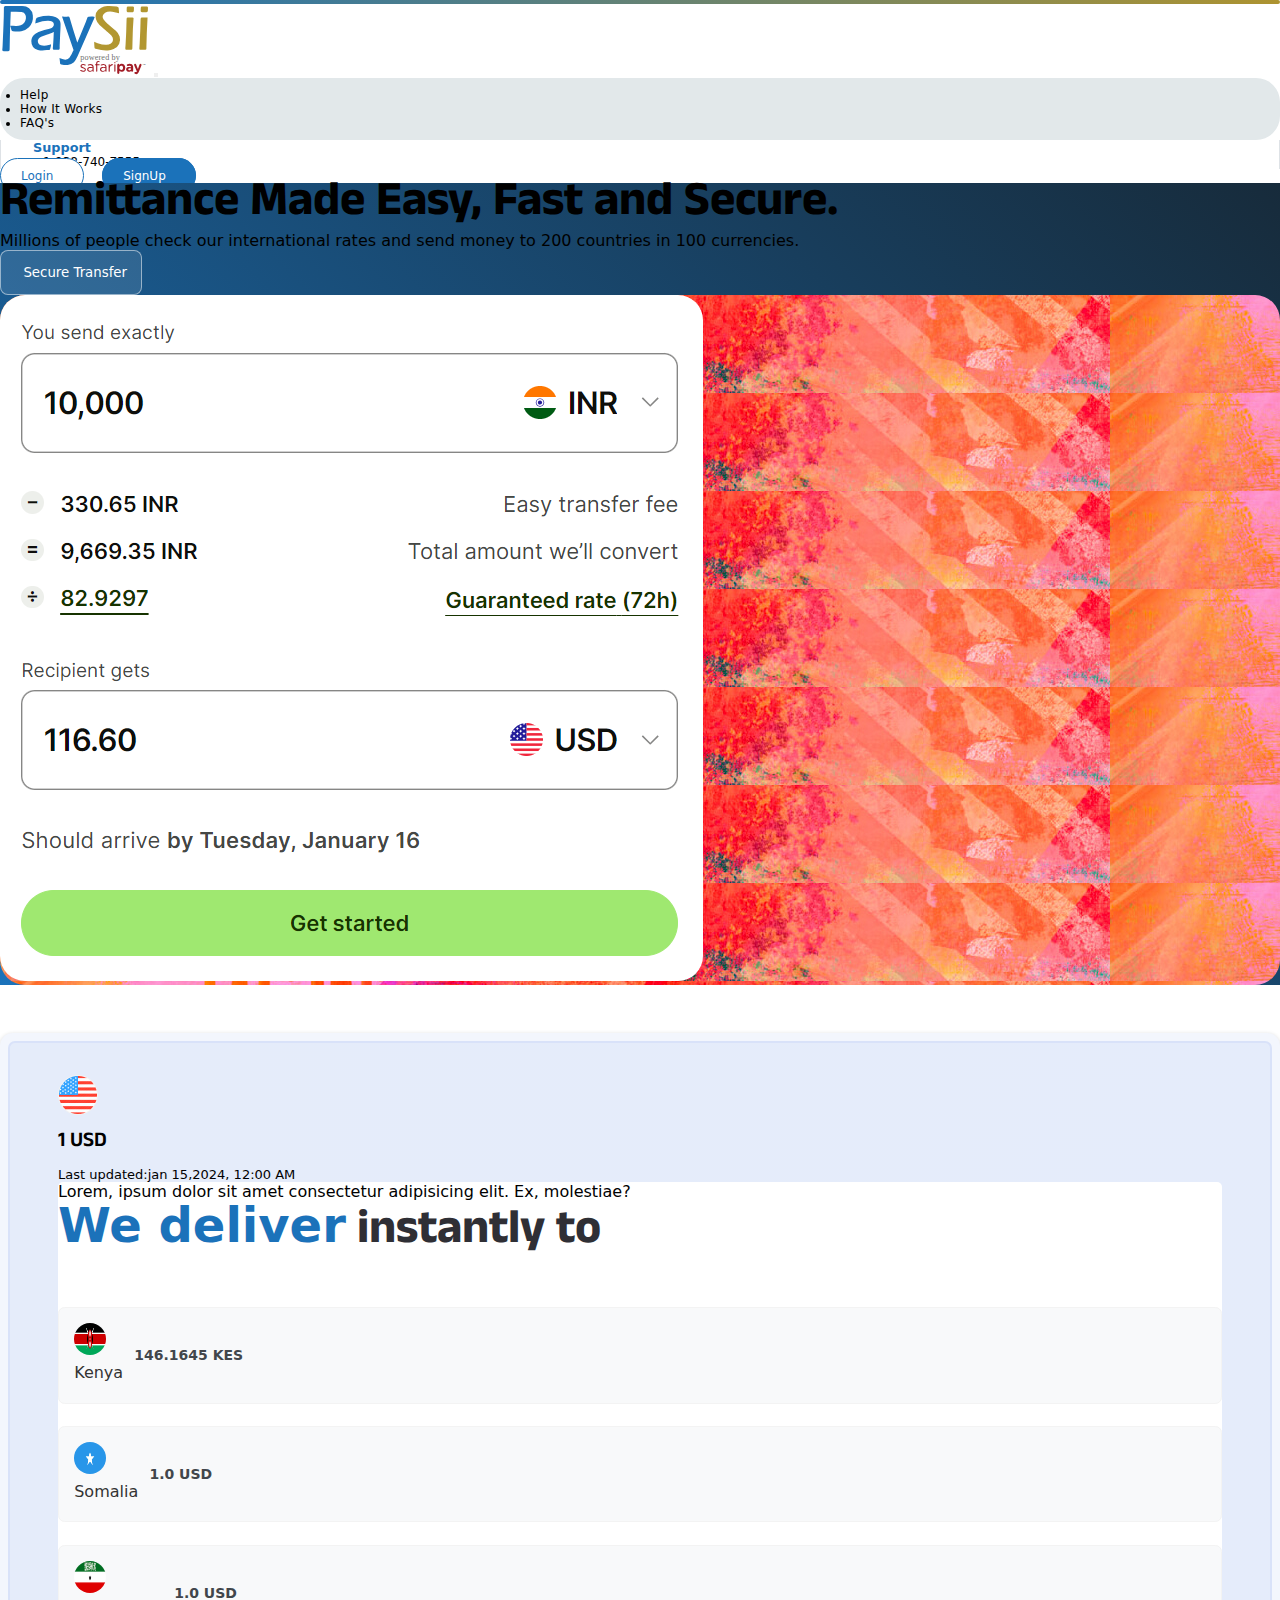
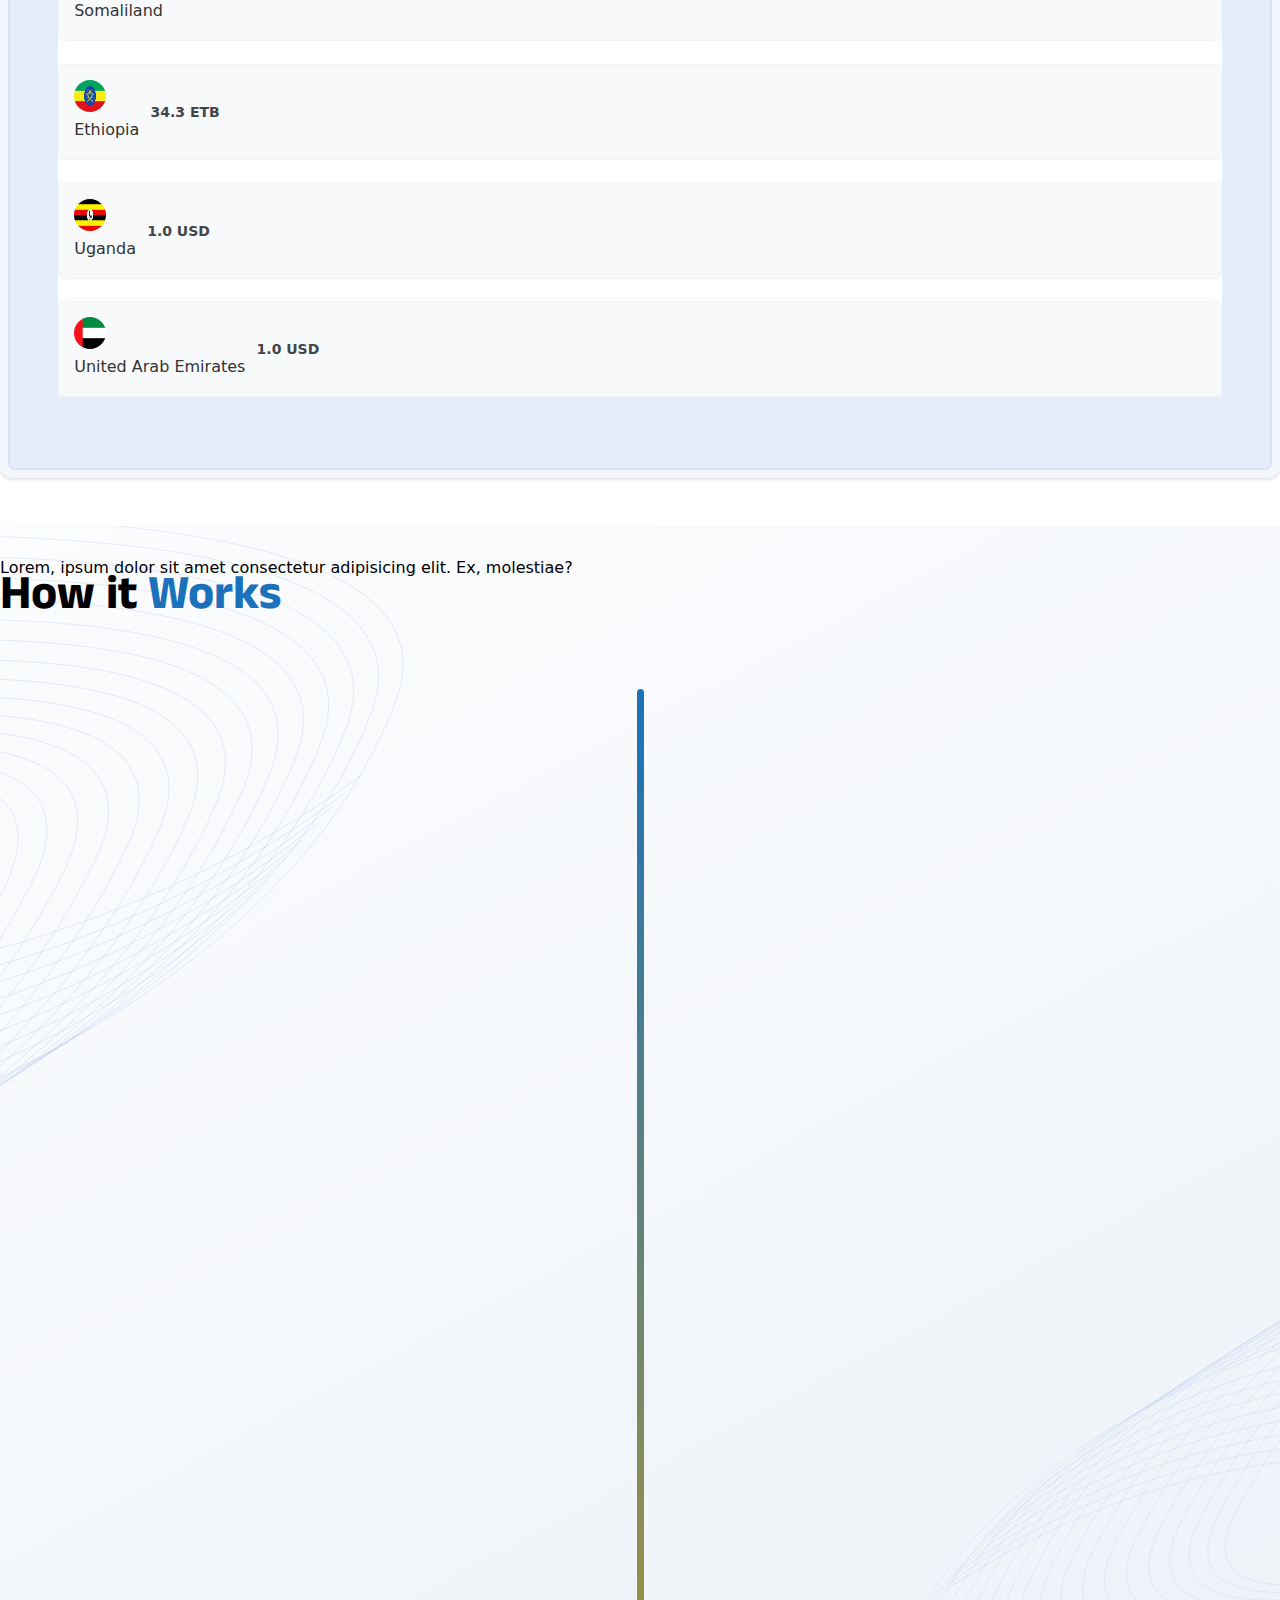
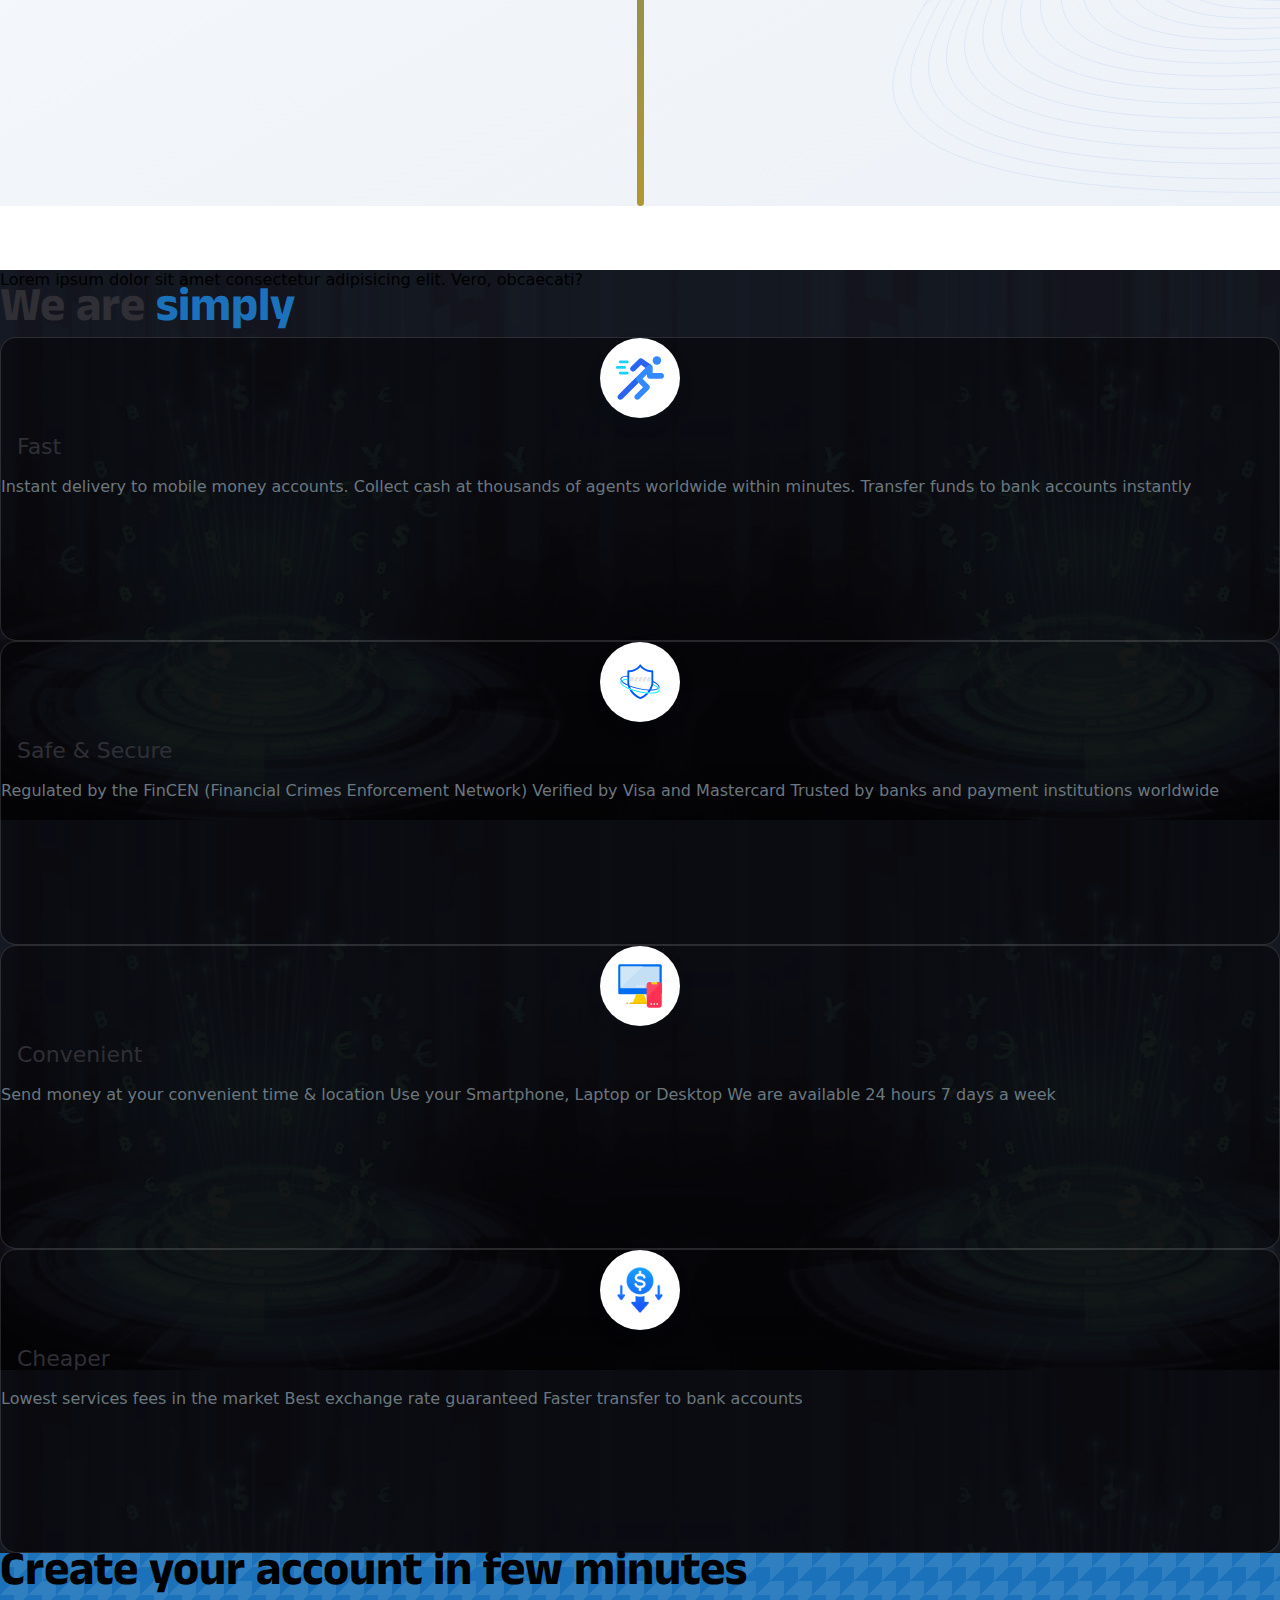
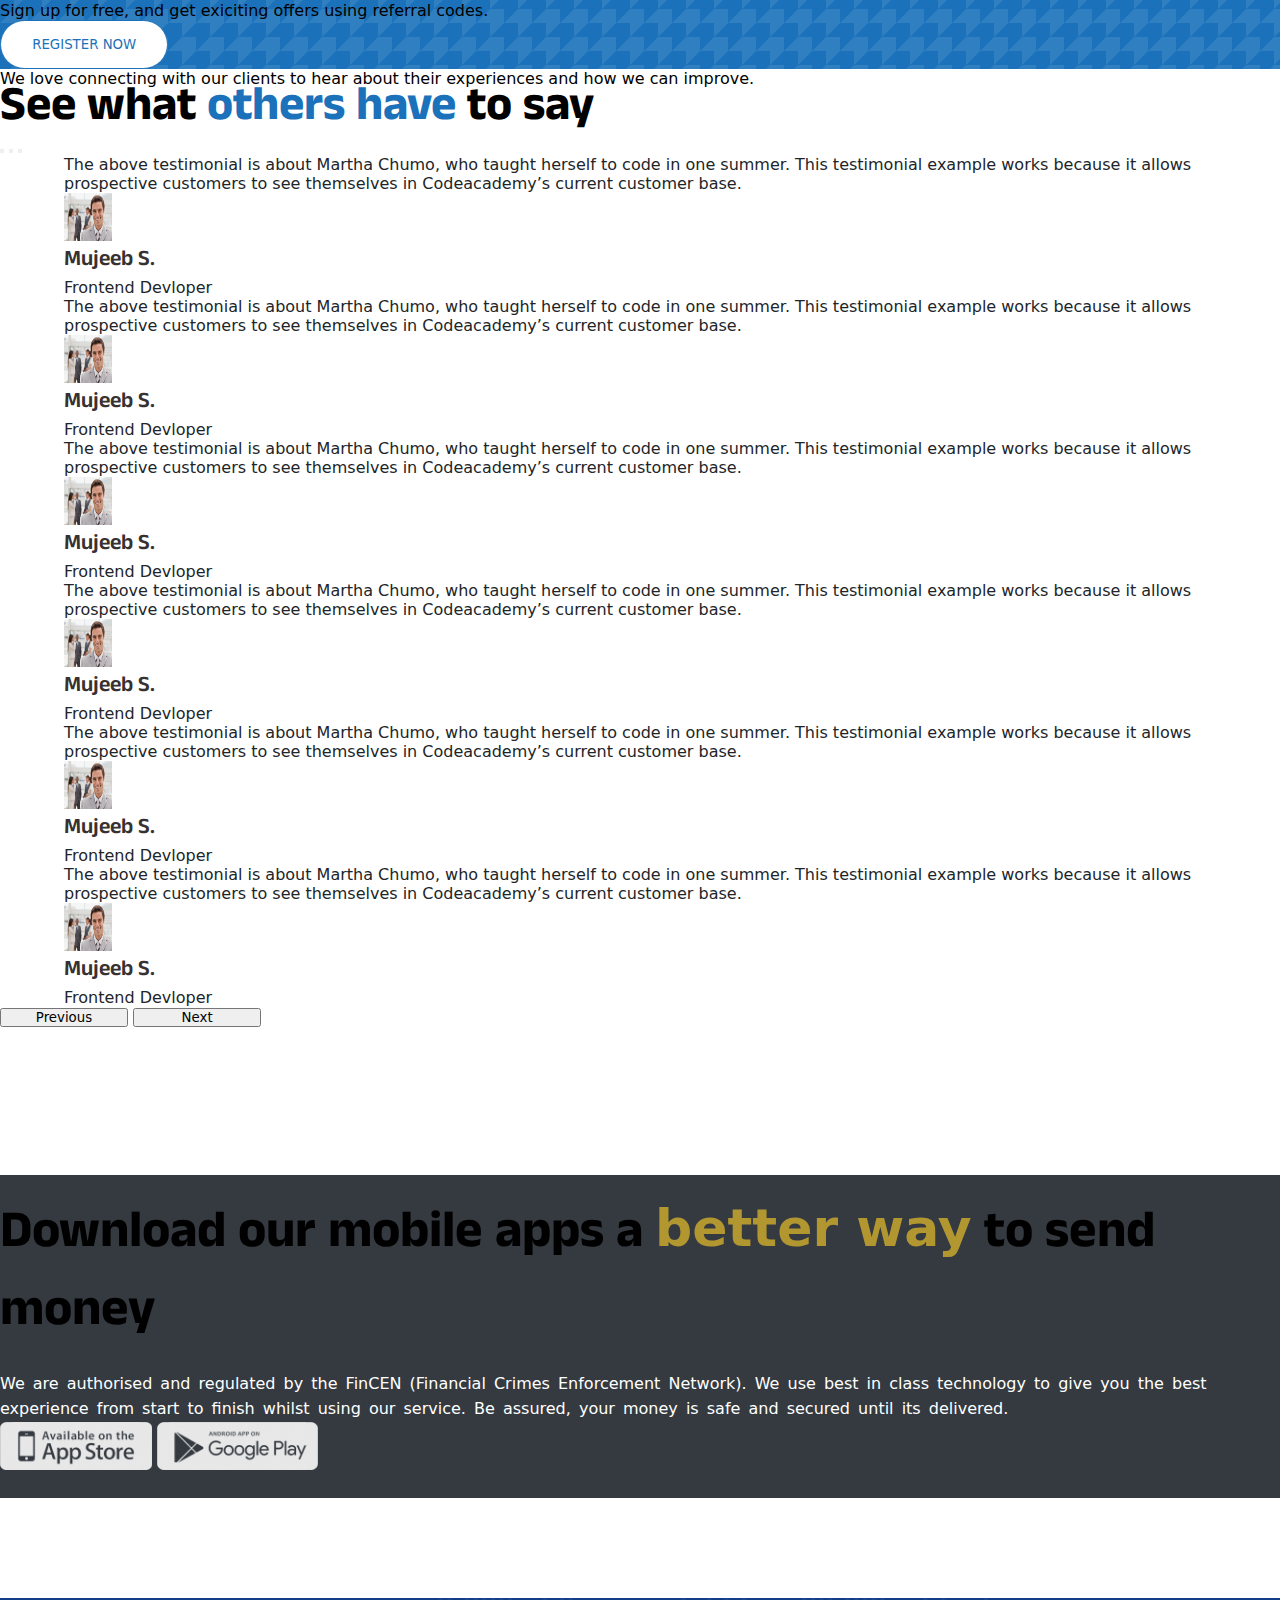
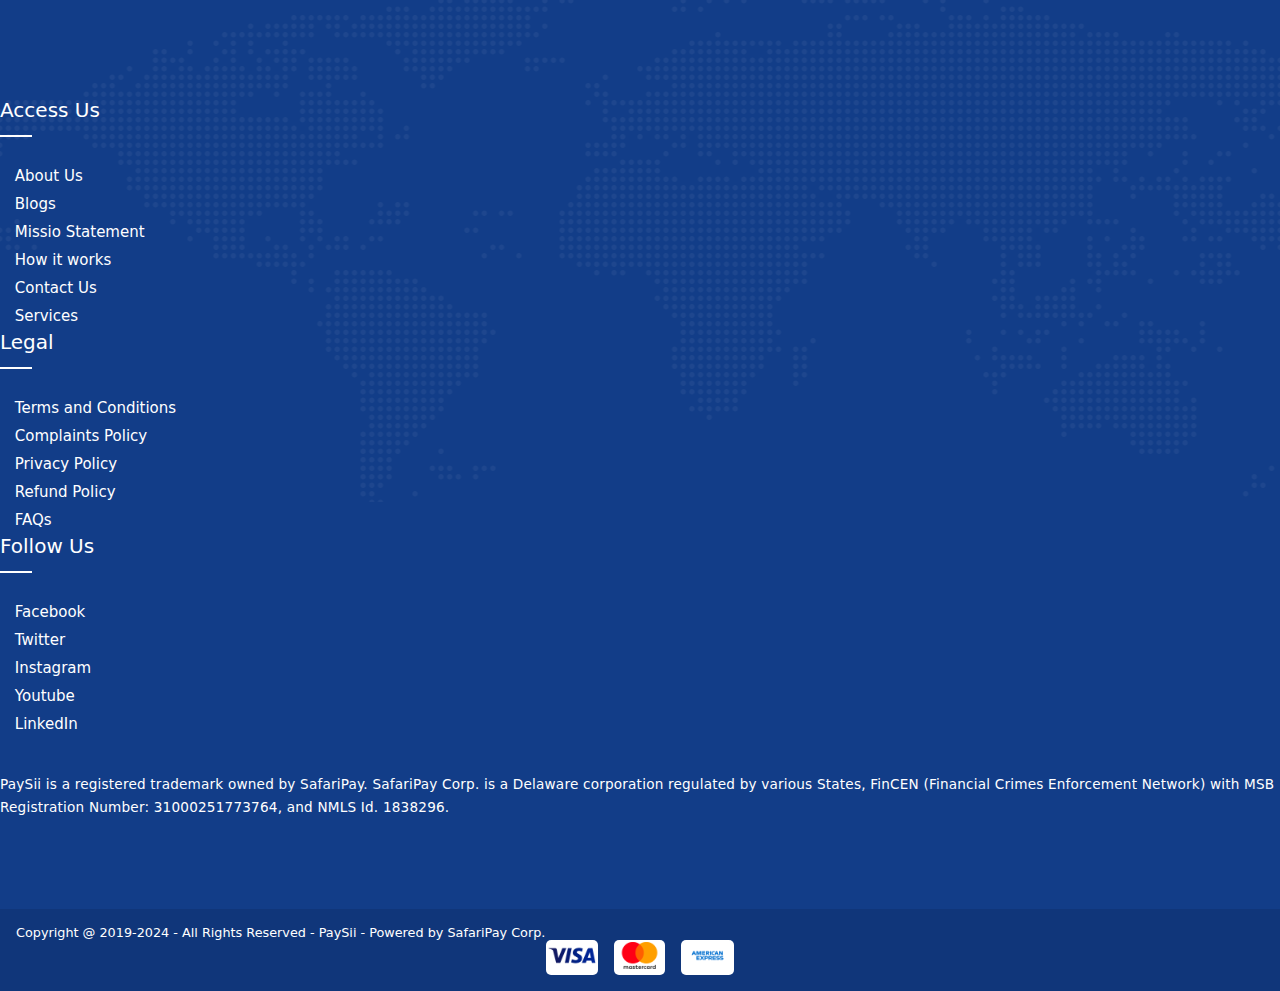
==== index.html @ eae30aab "card design updated" ====
<!DOCTYPE html>
<html lang="en">

<head>
    <meta charset="UTF-8" />
    <meta name="viewport" content="width=device-width, initial-scale=1.0" />
    <title>paysi NewDesign</title>

    <link href="https://unpkg.com/aos@2.3.1/dist/aos.css" rel="stylesheet" />
    <link href="https://cdn.jsdelivr.net/npm/bootstrap@5.2.3/dist/css/bootstrap.min.css" rel="stylesheet"
        integrity="sha384-rbsA2VBKQhggwzxH7pPCaAqO46MgnOM80zW1RWuH61DGLwZJEdK2Kadq2F9CUG65" crossorigin="anonymous">


    <link rel="stylesheet" href="https://cdnjs.cloudflare.com/ajax/libs/font-awesome/6.5.1/css/all.min.css"
        integrity="sha512-DTOQO9RWCH3ppGqcWaEA1BIZOC6xxalwEsw9c2QQeAIftl+Vegovlnee1c9QX4TctnWMn13TZye+giMm8e2LwA=="
        crossorigin="anonymous" referrerpolicy="no-referrer" />

    <link rel="stylesheet" href="assets/css/style.css" />
    <script src="app.js"></script>
</head>

<body>
    <header class="HeaderMainWrapper">
        <div class="colouredLine"></div>
        <nav class="navbar navbar-expand-md bg-light p-0">
            <div class="container">
                <a href="" class="py-3">
                    <img src="assets/images/PaySii-logo.svg" class="headerImg" alt="" />
                </a>
                <button class="navbar-toggler" type="button" data-bs-toggle="collapse"
                    data-bs-target="#navbarNavDropdown" aria-controls="navbarNavDropdown" aria-expanded="false"
                    aria-label="Toggle navigation">
                    <span class="navbar-toggler-icon"></span>
                </button>
                <div class="collapse navbar-collapse justify-content-end gap-5" id="navbarNavDropdown">
                    <ul class="navbar-nav navItemWrapper">
                        <li class="nav-item">
                            <a class="nav-link" aria-current="page" href="#">Help</a>
                        </li>
                        <li class="nav-item">
                            <a class="nav-link" href="#">How It Works</a>
                        </li>
                        <li class="nav-item">
                            <a class="nav-link" href="#">FAQ's</a>
                        </li>
                    </ul>
                    <div class="supportWrapper">
                        <p>Support<i class="fa-solid fa-arrow-up-right-from-square"></i></p>
                        <p class="my-0">+1-938-740-7555</p>
                    </div>

                    <div class="socialIconWrapper">
                        <a href="" class="login btn-default">Login<span><i
                                    class="fa-solid fa-arrow-right-to-bracket fa-rotate-180"></i></span></a>
                        <a href="" class="signUp btn-default">SignUp<span><i
                                    class="fa-solid fa-user-plus"></i></span></a>
                    </div>
                </div>
            </div>
        </nav>
    </header>


    <!-- calculator section starts here -->

    <div class="transparent-bg-container img-fluid  calciMainWrapper py-5">
        <div class="container">
            <div class="row">
                <div class="col-md-7 sm-mb-0 mb-3 my-5 pt-5">
                    <div class="headingWrapper ">
                        <div class="headingInnerWrapper">
                            <div class="headingContent m-0 p-1 md-my-5 md-pt-5 w-75">
                                <h1 class="mainHeading text-white commanHeader">
                                    Remittance Made Easy, Fast and Secure.
                                </h1>

                                <p class="calciDescription text-white mt-3 w-75">
                                    Millions of people check our international rates and send money to 200 countries in
                                    100 currencies.
                                </p>

                            </div>

                            <button><span><i class="fa-solid fa-user-shield"></i></span>Secure Transfer</button>
                        </div>
                    </div>

                </div>
                <div class="col-md-5">
                    <div class="imgWrapper  pb-2 ">
                        <img class="h-auto w-100 mb-2" src="assets/images/calBg.png" alt="">
                    </div>
                </div>
            </div>
        </div>

    </div>

    <!-- calculator section ends here -->



    <!-- we deliver section starts here -->

    <div class="container deliverSectionWrapper">
        <div class="weDeliverMainWrapper">
            <section class="weDeliverHeading mb-2">
                <div class="contianer">
                    <div class="row ">
                        <div class="col-md-8">
                            <div class="mainCountryInfo d-flex gap-3 align-items-center justify-content-lg-start justify-content-md-start justify-content-center ">
                                    <img src="assets/images/United_States_of_America.png" class="" alt="">
                                    <p class="mt-2 mainCountryHeading commanHeader">1 USD</p>
                            </div>
                        </div>
                        <div class="col-md-4 d-flex align-items-end justify-content-md-end justify-content-center">
                            <p class="fs-6 fw-lighter mb-0 text-muted">Last updated:jan 15,2024, 12:00 AM</p>

                        </div>
                    </div>
                </div>
            </section>
            <section class="weDeliverWrapper">
                <div class="container pt-4">
                    <div class="row">
                        <div class="secHeading text-center">
                            <p class="text-muted mb-0">Lorem, ipsum dolor sit amet consectetur adipisicing elit. Ex, molestiae?</p>
                            <h2 class="SecTitle mt-4"><span>We deliver</span> instantly to</h2>
                        </div>
                    </div>
        
                    <div class="row">
                        <div class="col-md-4 col-sm-6">
                            <div class="iconBox d-flex justify-content-between align-items-center h-75">
                                <div class="iconBoxInfo align-items-center d-flex gap-2 ">
                                <img src="assets/images/flag-of-Kenya.png" alt="" />
                                    <p>Kenya</p>
                                </div>
                                <div class="exchangeRate">
                                    <p class="mb-0">146.1645 KES</p>
    
                                </div>
                            </div>
                           
                        </div>
                        <div class="col-md-4 col-sm-6">
                            <div class="iconBox d-flex justify-content-between align-items-center h-75">
                                <div class="iconBoxInfo align-items-center d-flex gap-2">
                                <img src="assets/images/flag-of-Somalia.png" alt="" />
                                    <p>Somalia</p>
                                </div>
                                <div class="exchangeRate">
                                <p class="mb-0">1.0 USD</p>
                                </div>
                            </div>
                            
                        </div>
                        <div class="col-md-4 col-sm-6">
                            <div class="iconBox d-flex justify-content-between align-items-center h-75">
                                <div class="iconBoxInfo align-items-center d-flex gap-2">
                                <img src="assets/images/somaliland.png" alt="" />
                                    <p>Somaliland</p>
                                </div>
                                <div class="exchangeRate">
                                <p class="mb-0"> 1.0 USD</p>
                                </div>
                            </div>
                          
                        </div>
                        <div class="col-md-4 col-sm-6">
                            <div class="iconBox d-flex justify-content-between align-items-center h-75">
                                <div class="iconBoxInfo align-items-center d-flex gap-2">
                                <img src="assets/images/flag-of-Ethiopia.png" alt="" />
                                    <p>Ethiopia</p>
                                </div>
                                <div class="exchangeRate">
                                <p class="mb-0">34.3 ETB</p>
                                </div>
                            </div>
                            
                        </div>
                        <div class="col-md-4 col-sm-6">
                            <div class="iconBox d-flex justify-content-between align-items-center h-75">
                                <div class="iconBoxInfo align-items-center d-flex gap-2">
                                <img src="assets/images/flag-of-Uganda.png" alt="" />
                                    <p>Uganda</p>
                                </div>
                                <div class="exchangeRate">
                                    <p class="uted">1.0 USD</p>
                                
                                </div>
                            </div>
                            
                        </div>
                        <div class="col-md-4 col-sm-6">
                            <div class="iconBox d-flex justify-content-between align-items-center h-75">
                                <div class="iconBoxInfo align-items-center d-flex gap-2">
                                <img src="assets/images/flag-of-United-Arab-Emirates.png" alt="" />
                                    <p>United Arab Emirates</p>
                                </div>
                                <div class="exchangeRate">
                                <p class="mb-0">1.0 USD</p>
                                </div>
                            </div>
                            
                        </div>
                    </div>
                </div>
            </section>
        </div>
    </div>

   

 

    <!-- we deliver section ends here -->

    <!-- timeLine contianer starts here -->
    <div class="timelineMainWrapper">
        <div class="floatingImg">
            <img src="assets/images/bg-shape-1.svg" alt="" />
            <img src="assets/images/bg-shape-2.svg" alt="" />
        </div>


        <div class="container-fluid">
            <div class="howWorksWrapper text-center">
                <p class="text-muted mb-0">Lorem, ipsum dolor sit amet consectetur adipisicing elit. Ex, molestiae?</p>
                <h2 class="howWorksHeading mt-4 text-dark commanHeader">How it <span class="hedingSpan">Works</span>
                </h2>
            </div>
            <div class="row">
                <div class="timeline">
                    <div class="timelineContainer left-container" data-aos="fade-right" data-aos-offset="300"
                        data-aos-easing="ease-in-sine">
                        <div class="text-box">
                            <div class="textbox-header">
                                <h2>Sign up for free</h2>
                                <h3>01</h3>
                            </div>

                            <p class="paraStyle">Register online or via our unique mobile application hassle free.
                                Please make sure to have your email address ready.</p>
                        </div>
                        <span class="left-arrow"></span>
                    </div>

                    <div class="timelineContainer right-container" data-aos="fade-left" data-aos-offset="300"
                        data-aos-easing="ease-in-sine">
                        <div class="text-box">
                            <div class="textbox-header">
                                <h2>Select country & enter amount</h2>
                                <h3>02</h3>
                            </div>

                            <p class="paraStyle">Select the country of your choice, enter the amount you would like to
                                send, see rates and fees applied & the total you have to pay transparently.</p>
                            <span class="right-arrow"></span>
                        </div>
                    </div>

                    <div class="timelineContainer left-container" data-aos="fade-right" data-aos-offset="300"
                        data-aos-easing="ease-in-sine">
                        <div class="text-box">
                            <div class="textbox-header">
                                <h2>Add recipient information</h2>
                                <h3>03</h3>
                            </div>

                            <p class="paraStyle">Add recipient details i.e. mobiles wallets or bank account details. You
                                can also select recipients from previous transactions.</p>
                        </div>
                        <span class="left-arrow"></span>
                    </div>

                    <div class="timelineContainer right-container" data-aos="fade-left" data-aos-offset="300"
                        data-aos-easing="ease-in-sine">
                        <div class="text-box">
                            <div class="textbox-header">
                                <h2>Verify your identity</h2>
                                <h3>04</h3>
                            </div>

                            <p class="paraStyle">To help us verify your identity and keep your money safe, we might ask
                                for a photo of your ID and a proof of address.</p>
                            <span class="right-arrow"></span>
                        </div>
                    </div>

                    <div class="timelineContainer left-container" data-aos="fade-right" data-aos-offset="300"
                        data-aos-easing="ease-in-sine">
                        <div class="text-box">
                            <div class="textbox-header">
                                <h2>Pay for your transfer</h2>
                                <h3>05</h3>
                            </div>

                            <p class="paraStyle">Use your debit or credit to pay for your transfer using our safe and
                                secure payment platform.</p>
                        </div>
                        <span class="left-arrow"></span>
                    </div>

                    <div class="timelineContainer right-container" data-aos="fade-left" data-aos-offset="300"
                        data-aos-easing="ease-in-sine">
                        <div class="text-box">
                            <div class="textbox-header">
                                <h2>That's it</h2>
                                <h3>06</h3>
                            </div>

                            <p class="paraStyle">Let us do the rest. You can follow the status of your transfer on your
                                account and we will notify the recipient.</p>
                            <span class="right-arrow"></span>
                        </div>
                    </div>
                </div>
            </div>
        </div>
    </div>

    <!-- timeLine container ends here -->

    <!-- we are simply container starts here -->

    <div class="weAreSMainWrapper  py-5 ">
        <div class="container">
            <div class="row">
                <div class="weAreSimplyWrapper text-center mb-5">
                    <p class="text-white mb-0">Lorem ipsum dolor sit amet consectetur adipisicing elit. Vero, obcaecati?
                    </p>
                    <h2 class="weAreSimplyHeading paraStyle text-white mt-4 commanHeader">We are <span
                            class="hedingSpan commanHeader">simply</span></h2>
                </div>
            </div>

            <div class="row row-cols-xl-4 row-cols-md-2 row-cols-1 gx-25 gy-2">
                <div class="col mb-4">
                    <div class="weAreSimplyInnerWrapper h-100 text-center p-4 leftToRight">
                        <div class="cardContainer">
                            <div class="innerCardContainer">
                                <div class="imageWrapper">
                                    <img src="assets/images/fast.svg" alt="" />
                                </div>
                                <div class="cardInfo">
                                    <h1 class="text-white">Fast</h1>
                                    <p class="paraStyle text-muted">Instant delivery to mobile money accounts. Collect
                                        cash at thousands of agents worldwide within minutes. Transfer funds to bank
                                        accounts instantly</p>
                                </div>
                            </div>
                        </div>
                    </div>
                </div>
                <div class="col mb-4">
                    <div class="weAreSimplyInnerWrapper h-100 text-center p-4 rightToLeft">
                        <div class="cardContainer">
                            <div class="innerCardContainer">
                                <div class="imageWrapper">
                                    <img src="assets/images/safe.svg" alt="" />
                                </div>
                                <div class="cardInfo">
                                    <h1 class="text-white">Safe & Secure</h1>
                                    <p class="paraStyle text-muted">Regulated by the FinCEN (Financial Crimes
                                        Enforcement Network) Verified by Visa and Mastercard Trusted by banks and
                                        payment institutions worldwide</p>
                                </div>
                            </div>
                        </div>
                    </div>
                </div>
                <div class="col mb-4">
                    <div class="weAreSimplyInnerWrapper h-100 text-center p-4 leftToRight">
                        <div class="cardContainer">
                            <div class="innerCardContainer">
                                <div class="imageWrapper">
                                    <img src="assets/images/convenient.svg" alt="" />
                                </div>
                                <div class="cardInfo">
                                    <h1 class="text-white">Convenient</h1>
                                    <p class="paraStyle text-muted">Send money at your convenient time & location Use
                                        your Smartphone, Laptop or Desktop We are available 24 hours 7 days a week</p>
                                </div>
                            </div>
                        </div>
                    </div>
                </div>
                <div class="col mb-4">
                    <div class="weAreSimplyInnerWrapper h-100 text-center p-4 rightToLeft">
                        <div class="cardContainer">
                            <div class="innerCardContainer">
                                <div class="imageWrapper">
                                    <img src="assets/images/cheaper.png" alt="" />
                                </div>
                                <div class="cardInfo">
                                    <h1 class="text-white">Cheaper</h1>
                                    <p class="paraStyle text-muted">Lowest services fees in the market Best exchange
                                        rate guaranteed Faster transfer to bank accounts</p>
                                </div>
                            </div>
                        </div>
                    </div>
                </div>
            </div>
        </div>
    </div>

    <!-- we are simply container ends here -->
   


    <!-- callOut section starts here -->

    <div class="callOutMainWrapper border border-primary py-5">
        <div class="container">
            <div class="row">
                <div class="col-md-9">
                    <p class="commanHeader text-white">Create your account in few minutes</p>
                    <p class="text-white fs-5">Sign up for free, and get exiciting offers using referral codes.</p>
                </div>
                <div class="col-md-3">
                    <button class="registerBtn">REGISTER NOW</button>
                </div>
            </div>
        </div>
    </div>

    <!-- callOut section ends here -->

    <!-- TESTIMONIAL SECTION STARTS HERE -->

    <div class="testimonialWrapper py-5 ">
        <div class="container">
            <div class="row">
                <div class="testimonialInnerWrapper mb-5">
                    <div class="testimonialInfo text-center">
                        <p class="text-muted mb-0">We love connecting with our clients to hear about their experiences
                            and how we can improve.</p>
                        <h2 class="testimonialHeading mt-4 text-dark commanHeader">See what <span
                                class="hedingSpan commanHeader">others have</span> to say</h2>

                    </div>
                </div>
            </div>

            <div id="carouselExampleIndicators" class="carousel slide" data-bs-ride="carousel">
                <div class="carousel-indicators">
                    <button type="button" data-bs-target="#carouselExampleIndicators" data-bs-slide-to="0"
                        class="active" aria-current="true" aria-label="Slide 1"></button>
                    <button type="button" data-bs-target="#carouselExampleIndicators" data-bs-slide-to="1"
                        aria-label="Slide 2"></button>
                    <button type="button" data-bs-target="#carouselExampleIndicators" data-bs-slide-to="2"
                        aria-label="Slide 3"></button>
                </div>
                <div class="carousel-inner">
                    <div class="carousel-item active">
                        <div class="container">
                            <div class="row gx-25 gy-4">
                                <div class="col-md-6">
                                    <div class="card" style="background-color: #fff">
                                        <div class="card-body">
                                            <p class="">The above testimonial is about Martha Chumo, who taught herself
                                                to code in one summer. This testimonial example works because it allows
                                                prospective customers to see themselves in Codeacademy’s current
                                                customer base.</p>
                                        </div>
                                        <div class="card-body">
                                            <div
                                                class="cardBody-inner d-flex justify-content-between align-items-center">
                                                <div class="cardBodyRight d-flex gap-3 align-items-center">
                                                    <img src="assets/images/buisness.webp" class="rounded-circle" alt=""
                                                        style="height: 3rem; width: 3rem" />
                                                    <div class="userFedback">
                                                        <h2>Mujeeb S.</h2>
                                                        <p class="text-muted">Frontend Devloper</p>
                                                    </div>
                                                </div>
                                                <div class="quotIcon">
                                                    <i class="fa-solid fa-quote-right w-50"
                                                        style="color: #212529; font-size: 2rem"></i>
                                                </div>
                                            </div>
                                        </div>
                                    </div>
                                </div>
                                <div class="col-md-6">
                                    <div class="card" style="background-color: #fff">
                                        <div class="card-body">
                                            <p class="">The above testimonial is about Martha Chumo, who taught herself
                                                to code in one summer. This testimonial example works because it allows
                                                prospective customers to see themselves in Codeacademy’s current
                                                customer base.</p>
                                        </div>
                                        <div class="card-body">
                                            <div
                                                class="cardBody-inner d-flex justify-content-between align-items-center">
                                                <div class="cardBodyRight d-flex gap-3 align-items-center">
                                                    <img src="assets/images/buisness.webp" class="rounded-circle" alt=""
                                                        style="height: 3rem; width: 3rem" />
                                                    <div class="userFedback">
                                                        <h2>Mujeeb S.</h2>
                                                        <p class="text-muted">Frontend Devloper</p>
                                                    </div>
                                                </div>
                                                <div class="quotIcon">
                                                    <i class="fa-solid fa-quote-right w-50"
                                                        style="color: #212529; font-size: 2rem"></i>
                                                </div>
                                            </div>
                                        </div>
                                    </div>
                                </div>
                            </div>
                        </div>
                    </div>

                    <div class="carousel-item">
                        <div class="container">
                            <div class="row gx-25 gy-4">
                                <div class="col-md-6">
                                    <div class="card" style="background-color: #fff">
                                        <div class="card-body">
                                            <p class="">The above testimonial is about Martha Chumo, who taught herself
                                                to code in one summer. This testimonial example works because it allows
                                                prospective customers to see themselves in Codeacademy’s current
                                                customer base.</p>
                                        </div>
                                        <div class="card-body">
                                            <div
                                                class="cardBody-inner d-flex justify-content-between align-items-center">
                                                <div class="cardBodyRight d-flex gap-3 align-items-center">
                                                    <img src="assets/images/buisness.webp" class="rounded-circle" alt=""
                                                        style="height: 3rem; width: 3rem" />
                                                    <div class="userFedback">
                                                        <h2>Mujeeb S.</h2>
                                                        <p class="text-muted">Frontend Devloper</p>
                                                    </div>
                                                </div>
                                                <div class="quotIcon">
                                                    <i class="fa-solid fa-quote-right w-50"
                                                        style="color: #212529; font-size: 2rem"></i>
                                                </div>
                                            </div>
                                        </div>
                                    </div>
                                </div>
                                <div class="col-md-6">
                                    <div class="card" style="background-color: #fff">
                                        <div class="card-body">
                                            <p class="">The above testimonial is about Martha Chumo, who taught herself
                                                to code in one summer. This testimonial example works because it allows
                                                prospective customers to see themselves in Codeacademy’s current
                                                customer base.</p>
                                        </div>
                                        <div class="card-body">
                                            <div
                                                class="cardBody-inner d-flex justify-content-between align-items-center">
                                                <div class="cardBodyRight d-flex gap-3 align-items-center">
                                                    <img src="assets/images/buisness.webp" class="rounded-circle" alt=""
                                                        style="height: 3rem; width: 3rem" />
                                                    <div class="userFedback">
                                                        <h2>Mujeeb S.</h2>
                                                        <p class="text-muted">Frontend Devloper</p>
                                                    </div>
                                                </div>
                                                <div class="quotIcon">
                                                    <i class="fa-solid fa-quote-right w-50"
                                                        style="color: #212529; font-size: 2rem"></i>
                                                </div>
                                            </div>
                                        </div>
                                    </div>
                                </div>
                            </div>
                        </div>
                    </div>

                    <div class="carousel-item">
                        <div class="container">
                            <div class="row gx-25 gy-4">
                                <div class="col-md-6">
                                    <div class="card" style="background-color: #fff">
                                        <div class="card-body">
                                            <p class="">The above testimonial is about Martha Chumo, who taught herself
                                                to code in one summer. This testimonial example works because it allows
                                                prospective customers to see themselves in Codeacademy’s current
                                                customer base.</p>
                                        </div>
                                        <div class="card-body">
                                            <div
                                                class="cardBody-inner d-flex justify-content-between align-items-center">
                                                <div class="cardBodyRight d-flex gap-3 align-items-center">
                                                    <img src="assets/images/buisness.webp" class="rounded-circle" alt=""
                                                        style="height: 3rem; width: 3rem" />
                                                    <div class="userFedback">
                                                        <h2>Mujeeb S.</h2>
                                                        <p class="text-muted">Frontend Devloper</p>
                                                    </div>
                                                </div>
                                                <div class="quotIcon">
                                                    <i class="fa-solid fa-quote-right w-50"
                                                        style="color: #212529; font-size: 2rem"></i>
                                                </div>
                                            </div>
                                        </div>
                                    </div>
                                </div>
                                <div class="col-md-6">
                                    <div class="card" style="background-color: #fff">
                                        <div class="card-body">
                                            <p class="">The above testimonial is about Martha Chumo, who taught herself
                                                to code in one summer. This testimonial example works because it allows
                                                prospective customers to see themselves in Codeacademy’s current
                                                customer base.</p>
                                        </div>
                                        <div class="card-body">
                                            <div
                                                class="cardBody-inner d-flex justify-content-between align-items-center">
                                                <div class="cardBodyRight d-flex gap-3 align-items-center">
                                                    <img src="assets/images/buisness.webp" class="rounded-circle" alt=""
                                                        style="height: 3rem; width: 3rem" />
                                                    <div class="userFedback">
                                                        <h2>Mujeeb S.</h2>
                                                        <p class="text-muted">Frontend Devloper</p>
                                                    </div>
                                                </div>
                                                <div class="quotIcon">
                                                    <i class="fa-solid fa-quote-right w-50"
                                                        style="color: #212529; font-size: 2rem"></i>
                                                </div>
                                            </div>
                                        </div>
                                    </div>
                                </div>
                            </div>
                        </div>
                    </div>
                </div>

                <button class="carousel-control-prev" type="button" data-bs-target="#carouselExampleIndicators"
                    data-bs-slide="prev">
                    <span class="carousel-control-prev-icon" aria-hidden="true"></span>
                    <span class="visually-hidden">Previous</span>
                </button>
                <button class="carousel-control-next" type="button" data-bs-target="#carouselExampleIndicators"
                    data-bs-slide="next">
                    <span class="carousel-control-next-icon" aria-hidden="true"></span>
                    <span class="visually-hidden">Next</span>
                </button>
            </div>
        </div>
    </div>

    <!-- TESTIMONIAL SECTION ENDS HERE -->

    <!-- android-Display section starts here -->

    <div class="mobileMainWrapper">
        <div class="container">
            <div class="row">
                <div class="col-lg-6 d-lg-block d-none">
                    <div class="imageWrapper d-lg-block d-none" data-aos="fade-right" data-aos-offset="300"
                        data-aos-easing="ease-in-sine">
                        <img src="/assets/images/Calculation-portrait.png" alt=" " />
                    </div>
                </div>
                <div class="col-lg-6 col-md-12">
                    <div class="mobileInfoWrapper p-3">
                        <div class="mobileInnerWrapper">
                            <div class="mobileInfo text-white mb-4">
                                <h2>Download our mobile apps a <span>better way</span> to send money</h2>
                                <p>
                                    We are authorised and regulated by the FinCEN (Financial Crimes Enforcement
                                    Network). We use best in class technology to give you the best experience from start
                                    to finish whilst using our service. Be assured, your money is safe and secured until
                                    its delivered.
                                </p>
                            </div>

                            <div class="storesButton  mt-5">
                                <a href="" class="me-3">
                                    <img src="assets/images/appstore-grey.png" alt="" style="height: 3rem" />
                                </a>
                                <a href="">
                                    <img src="assets/images/googleplay-grey.png" alt="" style="height: 3rem" />
                                </a>
                            </div>
                        </div>
                    </div>
                </div>
            </div>
        </div>
    </div>

    <!-- android-Display section ends here -->

    <!-- footer starts here -->
    <footer class="footerMainWrapper">
        <div class="footer-top">
            <div class="container">
                <div class="row">
                    <!-- 1st col -->
                    <div class="col-lg-3 col-md-4 col-sm-6">
                        <div class="widget foo-nav">
                            <h5>Access Us</h5>
                            <ul class="p-0 my-md-0 my-3">
                                <li><a href="">About Us</a></li>
                                <li><a href="">Blogs</a></li>
                                <li><a href="">Missio Statement</a></li>
                                <li><a href="">How it works</a></li>
                                <li><a href="">Contact Us</a></li>
                                <li><a href="">Services</a></li>
                            </ul>
                        </div>
                    </div>

                    <!-- 2nd col -->
                    <div class="col-lg-3 col-md-4 col-sm-6">
                        <div class="widget foo-nav">
                            <h5>Legal</h5>
                            <ul class="p-0 my-md-0 my-3">
                                <li><a href="">Terms and Conditions</a></li>
                                <li><a href="">Complaints Policy</a></li>
                                <li><a href="">Privacy Policy</a></li>
                                <li><a href="">Refund Policy</a></li>
                                <li><a href="">FAQs</a></li>
                            </ul>
                        </div>
                    </div>

                    <!-- 3rd col -->
                    <div class="col-lg-3 col-md-4 col-sm-6">
                        <div class="widget foo-nav">
                            <h5>Follow Us</h5>
                            <ul class="p-0 my-md-0 my-3">
                                <li>
                                    <a href=""> Facebook </a>
                                </li>
                                <li>
                                    <a href=""> Twitter </a>
                                </li>
                                <li>
                                    <a href=""> Instagram </a>
                                </li>
                                <li>
                                    <a href=""> Youtube </a>
                                </li>
                                <li>
                                    <a href=""> LinkedIn </a>
                                </li>
                            </ul>
                        </div>
                    </div>

                    <!-- 5th col -->
                    <div class="col-lg-3 col-md-4 col-sm-6 py-md-0 py-3">
                        <div class="widget foo-nav">
                            <a href="">
                                <img src="https://tayseertech.com/paysii-v2/assets/logo/PaySii-pw-Safari-tm-White-Logo.svg"
                                    alt="" />
                            </a>
                            <p>PaySii is a registered trademark owned by SafariPay. SafariPay Corp. is a Delaware
                                corporation regulated by various States, FinCEN (Financial Crimes Enforcement Network)
                                with MSB Registration Number: 31000251773764, and NMLS Id. 1838296.</p>
                        </div>
                    </div>

                    <!-- 6th col -->
                    <!-- <div class="col-lg-2 col-md-4 col-sm-6">
            <div class="widget foo-nav">
              <h5>
                Stay In Touch
              </h5>
              <address>
                <a href="">Tayseer@gmail.com</a>
                <a href="">+91 3748974374</a>
              </address>
            </div>
          </div> -->
                </div>
            </div>
        </div>

        <div class="footer-bottom">
            <div class="container">
                <div class="row">
                    <div class="col-md-9 copyrightWrapper text-end d-flex align-items-center">
                        <div class="copyRight">Copyright @ 2019-2024 - All Rights Reserved - PaySii - Powered by
                            SafariPay Corp.</div>
                    </div>
                    <div class="col-md-3">
                        <div class="footer-navigation">
                            <ul>
                                <li>
                                    <img src="assets/images/Visa-Logo.png" alt="" />
                                </li>
                                <li>
                                    <img src="assets/images/masterC.png" alt="" />
                                </li>
                                <li>
                                    <img src="assets/images/americann.webp" alt="" />
                                </li>
                                <!-- <li><img src="Assets/secure2.jpg" alt=""></li> -->
                            </ul>
                        </div>
                    </div>
                </div>
            </div>
        </div>
    </footer>
    <!-- footer ends here -->

    <!-- cdn's -->
    <script src="https://unpkg.com/aos@2.3.1/dist/aos.js"></script>
    <script>
        AOS.init();
    </script>
    <script src="https://cdn.jsdelivr.net/npm/bootstrap@5.2.3/dist/js/bootstrap.bundle.min.js"
        integrity="sha384-kenU1KFdBIe4zVF0s0G1M5b4hcpxyD9F7jL+jjXkk+Q2h455rYXK/7HAuoJl+0I4" crossorigin="anonymous">
    </script>
</body>

</html>
---- assets/css/style.css ----
@import url('https://fonts.googleapis.com/css2?family=Anek+Telugu:wght@400;500;600;700&family=Montserrat:wght@300;400;500;600;700;800&display=swap');

:root {
  --span-color: #1b72ba;
  --goldenSpan: #b29732;
  --backgroundGradient: linear-gradient(152deg, rgba(237, 242, 248, 0.22) 0%, #EDF2F8 100%);


}

/* comman classes starts here */
.fs-6{
  font-size: 0.8125rem !important;
}

.commanHeader{
  font-family: 'Anek Telugu', sans-serif;
    font-weight: 700;
    font-size: 3rem;
    line-height: 3rem;
    margin-bottom: 0;
}

.hedingSpan {
  color: var(--span-color);
  font-family: 'Anek Telugu', sans-serif;
    font-weight: 700;
    font-size: 3rem;
    line-height: 3rem;
    margin-bottom: 0;
}

.goldenSpan {
  color: var(--goldenSpan);
}

.paraStyle {
  color: #6B777F;
  font-weight: 400;
  font-size: 1rem;
  line-height: 1.532rem;
  margin-bottom: 0;
}

/* comman classes ends here */



* {
  margin: 0;
  padding: 0;
  /* font-family: 'Montserrat', sans-serif; */
  font-family: system-ui, -apple-system, BlinkMacSystemFont, 'Segoe UI', Roboto, Oxygen, Ubuntu, Cantarell, 'Open Sans', 'Helvetica Neue', sans-serif;
  box-sizing: border-box;
  text-decoration: none;
}

a {
  text-decoration: none;
}

body {
  background-color: #fff;
  max-width: 100%;
  overflow-x: hidden;
  
}

h1,
h2,
h3,
h4,
h5,
h6 {
  font-weight: 500;
}




/* calculator css starts here */


.calciMainWrapper button{
  background: rgba(255, 255, 255, 0.1);
  border: 1px solid rgba(255, 255, 255, 0.5);
  color: white;
  padding:0.9rem;
  border-radius: 8px;
  display: flex;
  gap: 8px;
  place-items: center;
}

.calciMainWrapper button:hover{
  background-color: rgba(255, 255, 255, 0.474) ;
}

.calciMainWrapper .imgWrapper{
  background-image: url(/assets/images/calciBg.jpg);
  border-radius: 25px;
 
}

.calciMainWrapper .imgWrapper img{
  border-radius:  25px;
}

/* calculator css ends here */

.transparent-bg-container {
  position: relative;
  background: linear-gradient(45deg, rgb(27 114 186) 0%, rgb(23 43 59) 100%);
  width: 100%;
}

/* header css starts here */



 .HeaderMainWrapper {
  font-size: 12px;
  /* position: sticky;
    top: 0;
    background: #fff; 
    z-index: 1000;
    border-bottom: 2px solid #edecec; */
} 

.HeaderMainWrapper .colouredLine {
  height: 4px;
  border-radius: 0.6rem;
  background: linear-gradient(101deg, rgb(27 114 186) 0%, rgb(173 147 48) 100%);
}

.headerImg {
  height: auto;
  width: 150px;
}

.HeaderMainWrapper .headerBottomWrapper {
  background-color: #fff;
  position: relative;

}

/* .headerBottomWrapper a{
  color: #5d35e2 !important;
  font-size: 1rem;
  
} */

.HeaderMainWrapper .navItemWrapper {
  background-color: rgb(226, 232, 234);
  padding:0.625rem 1.25rem;
  border-radius: 1.5rem;
  font-weight: 400;
}

.HeaderMainWrapper .supportWrapper {
  border-left: 1px solid #dee2e6;
  border-right: 1px solid #dee2e6;
  padding: 0 2rem
}

.HeaderMainWrapper .supportWrapper p:first-child {
  margin-bottom: 0;
  color: #1b72ba;
  ;
  font-size: 0.8rem;
  font-weight: 600;
  cursor: pointer;

}

.HeaderMainWrapper .supportWrapper p i {
  margin-left: 0.4rem;
}


.HeaderMainWrapper .socialIconWrapper .login {
  background-color: #fff;
  padding: 0.6rem 1.25rem;
  margin-right: 0.9rem;
  border-radius: 2rem;
  color: #1b72ba;
  transition: 0.3s all;
  border: 1px solid #1b72ba;

}

.HeaderMainWrapper .socialIconWrapper .login:hover{
  color:#fff;
  background-color: var(--span-color);
  transition: 0.4s all;
}

.HeaderMainWrapper .socialIconWrapper .signUp {

  background-color: #1b72ba;
  padding: 0.6rem 1.25rem;
  border-radius: 2rem;
  color: #fff;
  border: 1px solid var(--span-color);


}

.HeaderMainWrapper .socialIconWrapper .signUp:hover{
  background-color: #fff;
  color: var(--span-color);
  transition: 0.3s all;

}

.socialIconWrapper a span {
  margin-left: 0.6rem;
}



.navItemWrapper .nav-item .nav-link {
  position: relative;
  cursor: pointer;
  color: #000 !important;
  /* font-size: 1.05rem; */
  padding: 0;
  letter-spacing: 0.3px;

}

.navItemWrapper .nav-item .nav-link::after {
  content: "";
  position: absolute;
  height: 0.12rem;
  width: 0;
  left: 0;
  bottom: -4px;
  transition: all 0.3s;
}

.navItemWrapper .nav-item .nav-link:hover::after {
  width: 100%;
  background-color: var(--span-color);
}



.nav-item:not(:last-child) {
  margin-right: 1.5rem;
}



/* header css ends here */




.customNav {
  /* background-color:#ffffff; */
  padding: 1rem 0 !important;
}

.listItemMain .listItem a {
  color: #00308F;
  position: relative;
  font-size: 1.1rem;
  font-weight: bold;

}

.listItemMain .listItem a::before {
  transition: all 0.3s ease-in-out;
  height: 2px;
  content: "";
  position: absolute;
  background-color: #007FFF;
  width: 0%;
  bottom: 7px;
  left: 0;
}



.listItemMain .listItem a:hover::before {
  width: 100%;

}

.listItemMain .nav-item .registerBtn {
  background-color: #b29731;
  outline: none;
  border: none;
  opacity: 1;
  font-size: 1.1rem;
  font-weight: bold;
}

.listItemMain .nav-item .loginBtn {
  background-color: #1b72ba;
  outline: none;
  border: none;
  opacity: 1;
  margin-left: 0.6rem;
  font-size: 1.1rem;
  font-weight: bold;
}

.listItemMain .nav-item .registerBtn:hover,
.listItemMain .nav-item .loginBtn:hover {
  opacity: 0.7;
}


/* we deliver css starts here */

 .mainCountryInfo .mainCountryHeading{
  font-family: 'Anek Telugu', sans-serif;
    font-weight: 600;
    font-size: 1.3rem;
    line-height: 3rem;
    margin-bottom: 0;

} 

.weDeliverWrapper {
  border-radius: 5px;
    background-color: #fff;
}

.weDeliverWrapper .iconBox img {
  height: 2rem;
  width: 2rem;
  border-radius: 1rem;
}


.weDeliverWrapper .secHeading .SecTitle {
  font-family: 'Anek Telugu', sans-serif;
  font-weight: 700;
  color: #2f2f35;
  font-size: 3rem;
  line-height: 3rem;
  margin-bottom: 3rem;
}

.weDeliverWrapper .secHeading .SecTitle span {
  color: var(--span-color);
}

.deliverSectionWrapper{
  background-color: #F3F6FD;
  padding: 0.5rem;
  margin-top: 3rem;
  border-radius: 0.8rem;
  box-shadow: rgba(0, 0, 0, 0.16) 0px 1px 4px;

}



.deliverSectionWrapper .weDeliverMainWrapper{
  background:linear-gradient(100deg, rgb(229, 236, 250) 0%, rgb(229, 236, 251) 100%) ;
    padding: 2rem 3rem 3rem;
  border-radius: 7px;
  border: 2px solid #D9E2F9;
}

.iconBox .exchangeRate p{
  color: #41464b;
    font-size: 14px;
    font-weight: 700;
}

.weDeliverHeading .currencyUpdates{
  font-size: 13px;
    color: gray;
}

/* we deliver css ends here */


/* why choose css starts here */



.chooseUsWrapper .secHeading .SecTitle {
  font-family: 'Anek Telugu', sans-serif;
  font-weight: 700;
  color: #2f2f35;
  font-size: 3rem;
  line-height: 3rem;
  margin-bottom: 0;
}

.chooseUsWrapper .secHeading .SecTitle span {
  color: var(--span-color);
}

.chooseUsWrapper .secHeading {
  margin-bottom: 3rem;
}

.chooseUsWrapper .secHeading .subTitle {
  color: #6B777F;
  font-size: 1rem;
  line-height: 1.75rem;
  margin-top: 1rem;
  margin-bottom: 0;
}

.weDeliverWrapper .iconBox {
  display: flex;
  align-items: center;
  gap: 0.7rem;
  /* background: linear-gradient(152deg, #EDF2F8 0%, rgba(237, 242, 248, 0.22) 100%);
  box-shadow: rgba(0, 0, 0, 0.16) 0px 1px 4px; */
  border-radius: 0.413rem;
  padding: 0.95rem;
  margin-bottom: 1.4rem;
  transition: transform 0.3s ease-in-out;
  background: #f8f9fa;
  border: 1px solid #f3f3f3;

}
/* .weDeliverWrapper .iconBox:hover {
  box-shadow: rgba(0, 0, 0, 0.16) 0px 3px 6px, rgba(0, 0, 0, 0.23) 0px 3px 6px;
  transform: translateY(-5px);
} */

.chooseUsWrapper .iconBox:not(:last-child) {
  margin-bottom: 4rem;

}

.chooseUsWrapper .iconBox img {
  width: 3rem;
  height: 3rem;
  border-radius: 0.5rem;
}

.weDeliverWrapper .iconBox .iconBoxInfo p{
  color: rgb(51, 51, 51);
  font-size: 1rem;
  margin-bottom:0;
}

.iconBox .iconBoxInfo p {
  color: #6B777F;
  font-weight: 400;
  font-size: 1rem;
  line-height: 1.75rem;
}


.chooseUsWrapper .iconBox .iconImg {
  border-radius: 99px;
  background-color: #fff;
  box-shadow: 0px 8px 24px rgba(12, 52, 91, 0.04);
  padding: 1rem;
  margin-bottom: 2rem;
}

/* why choose css starts here */



/* timeline css starts here */

.timelineMainWrapper {
  padding-top: 2rem;
  margin-top: 3rem;
  position: relative;
  background: linear-gradient(152deg, rgba(237, 242, 248, 0.22) 0%, #EDF2F8 100%);

}



.timelineMainWrapper .floatingImg img:nth-child(1) {
  height: 50%;
  width: auto;
    position: absolute;
    bottom: 0;
    right: 0;
}

.timelineMainWrapper .floatingImg img:nth-child(2) { 
    top: 0px;
    height: 80%;
    width: auto;
    position: absolute;
}

.weAreSimplyWrapper .weAreSimplyHeading {
  font-family: 'Anek Telugu', sans-serif;
  font-weight: 700;
  color: #2f2f35;
  font-size: 3rem;
  line-height: 3rem;
  margin-bottom: 0;
}

.timeline {
  position: relative;
  max-width: 1200px;
  margin: 4rem auto;
}

.timelineContainer {
  padding: 0.625rem 3.125rem;
  position: relative;
  width: 50%;

}

.timelineContainer .text-box h2 {
  width: 70%;
  color: #2f2f35;
  font-size: 1.375rem;
  margin-bottom: 0;
}

.timelineContainer .text-box h3 {
  background-color: #1b72ba;
  color: #fff;
  padding: 0.3rem;
  margin-bottom: 0;
  border-radius: 0.9rem;
  height: 3rem;
  width: 3rem;
  display: flex;
  justify-content: center;
  align-items: center;
}

.left-container .text-box {
  padding: 1rem 2rem;
  background-color: #fff;
  position: relative;
  border: 1px solid #e1d9d9;
  border-radius: 0.375rem;
  font-size: 1rem;
  background: linear-gradient(91deg, #E9EFF7 0%, rgba(240, 244, 250, 0.16) 100%);

}

.right-container .text-box {
  padding: 1rem 2rem;
  background-color: #fff;
  position: relative;
  border: 1px solid #e1d9d9;
  border-radius: 0.375rem;
  font-size: 1rem;
  background: linear-gradient(91deg, rgba(240, 244, 250, 0.16) 0%, #E9EFF7 100%);

}



.text-box .textbox-header {
  display: flex;
  justify-content: space-between;
  margin-bottom: 0.9rem;
}

.left-container {
  left: 0;
}

.right-container {
  left: 50%;
}

.timeline::after {
  content: "";
  position: absolute;
  width: 7px;
  height: 100%;
  background: linear-gradient(180deg, #1b72ba 0%, rgb(178 151 49) 100%);
  top: 0;
  left: 50%;
  margin-left: -3px;
  border-radius: 5px;

}

.left-arrow {
  height: 0;
  width: 0;
  position: absolute;
  top: 35px;
  right: 35px;
  z-index: 1;
  border-top: 15px solid transparent;
  border-bottom: 15px solid transparent;
  border-left: 15px solid #1b72ba;

}

.right-arrow {
  height: 0;
  width: 0;
  position: absolute;
  top: 35px;
  left: -15px;
  z-index: 1;
  border-top: 15px solid transparent;
  border-bottom: 15px solid transparent;
  border-right: 15px solid #1b72ba;

}

.timelineMainWrapper .imgContainer {
  background-color: #1b72ba;
}



.timelineMainWrapper .imgContainer img {
  height: 24rem;
  width: 31rem;
  top: 6%;
  position: relative;

}




/* timeline css ends here */


/* we are simply css starts here */

.weAreSMainWrapper {
  background-image: url(/assets/images/send-money-online-bg.jpg);
  
}

.weAreSimplyInnerWrapper {
  height: 19rem;
  border: 1px solid #f9f9f924;
  background-color: #00000078;
  border-radius: 1rem;
  transition: transform 0.3s ease-in-out;
}

.weAreSimplyInnerWrapper:hover {
  transform: translateY(-10px);
}

.weAreSimplyInnerWrapper .innerCardContainer .imageWrapper {
  border-radius: 99px;
  background-color: #fff;
  box-shadow: 0px 8px 24px rgba(12, 52, 91, 0.04);
  padding: 1rem;
  /* margin-bottom: 2rem; */
  height: 5rem;
  width: 5rem;
  display: flex;
  justify-content: center;
  align-items: center;
  margin: 0 auto;

}

.weAreSimplyInnerWrapper .innerCardContainer .imageWrapper img {
  width: 3rem;
  height: 3rem;
  border-radius: 0.5rem;
}

.weAreSimplyInnerWrapper .innerCardContainer .cardInfo h1 {
  color: #2f2f35;
  font-size: 1.375rem;
  margin: 1rem;
}

/* we are simply css ends here */

/* callout css starts here */

.callOutMainWrapper{
  background-image: url(/assets/images/callOut2.svg);
}

.callOutMainWrapper .registerBtn{
  background-color: #fff;
  /* padding: 0.6rem 1.25rem; */
  padding: 0.995rem 1.95rem;
  margin-right: 0.9rem;
  border-radius: 2rem;
  color: #1b72ba;
  transition: 0.3s all;
  border: 1px solid #1b72ba;
}

/* callout css ends here */


/* testimonial css starts here */

.testimonialWrapper {
  /* background: var(--backgroundGradient); */
  /* background-image: url(/assets/images/Polygon\ Luminary.svg); */
  background-size: cover;
  background-repeat: no-repeat;
  background-position: center;
  padding-bottom: 3rem;

}

.testimonialWrapper .userFedback h2 {
  color: #373131;
  font-size: 1.375rem;
  margin-bottom: 0;
  font-family: 'Anek Telugu', sans-serif;
  font-weight: 600;
}



/* testimonial css ends here */


/* carousal css starts here */


/* .carousel-item{
    position: relative;
    display: none;
    float: none;
    width: 90%;
    -webkit-backface-visibility: hidden;
    backface-visibility: hidden;
    transition: transform .6s ease-in-out;
    margin: 0 auto !important;
   } */


.testimonialWrapper .carousel-inner {
  width: 90% !important;
  margin: 0 auto;
  border-radius: 0.4rem;

}

.testimonialWrapper .carousel-indicators {
  bottom: -50px;

}

.testimonialWrapper .carousel-control-next {

  right: -24px;
  width: 10%;
  opacity: 1;
  top: -5;

}

.testimonialWrapper .carousel-control-prev {
  left: -24px;
  width: 10%;
  opacity: 1;
  top: -5;

}

.testimonialWrapper .carousel-control-prev-icon{
  background-image: url(/assets/images/leftA.svg);
}

.carousel-control-next-icon{
  background-image: url(/assets/images/right.svg);
}

.testimonialWrapper .carousel-item .card-body p{
  color: #212529;

}



/* carousal css ends here */



/* android-Display section css starts here  */

.mobileMainWrapper {
  background-image: url(/assets/images/world-map.png);
  position: relative;
  background-color: #343a40 !important;
  width: 100%;
  background-attachment: fixed !important;
  background-repeat: no-repeat;
  background-position: center center;
  background-size: cover;
  position: relative;
  padding: 1.5rem 0;
  margin: 100px auto;
}

.mobileMainWrapper .imageWrapper {
  position: absolute;
  z-index: 1;
  bottom: -60px;
}

.mobileMainWrapper .imageWrapper img {
  height: 38rem;

}

.mobileMainWrapper .mobileInfo h2 {
  font-family: 'Anek Telugu', sans-serif;
  font-weight: 700;
  font-size: 3.25rem;
  margin-bottom: 1rem;

}

.mobileMainWrapper .mobileInfo h2 span {
  color: rgb(178 151 49);
  line-height: 0;
}

.mobileMainWrapper .mobileInfo p {
  color: #fff;
  font-size: 1rem;
  line-height: 1.6rem;
  word-spacing: 3px;
}




/* android-Display section css ends here  */


/* footer css starts here */

.footerMainWrapper {
  position: relative;
  background-size: auto;
  background-position: center top;
  background-repeat: no-repeat;
  background-image: url('/assets/images/footer-bg.png');
  background-color: #123d88;
}

.footerMainWrapper .footer-top {
  padding: 6.25rem 0 5.625rem;
}

.footerMainWrapper .widget h5 {
  color: #fff;
  font-size: 1.25rem;
  font-weight: 500;
  padding-bottom: 0.938rem;
  margin-bottom: 1.563rem;
  position: relative;
}

.footerMainWrapper .widget h5::before {
  content: "";
  position: absolute;
  height: 2px;
  width: 2rem;
  background-color: #fff;
  bottom: 0;
  left: 0;

}

.footerMainWrapper .widget ul {
  list-style: none;
}

.footerMainWrapper .widget p {
  color: #fff;
  margin-top: 1rem;
  margin-bottom: 0;
  font-size: 0.85rem;
  letter-spacing: .2px;
  line-height: 1.7;

}

.footerMainWrapper .widget #more {
  display: none;
}

.footerMainWrapper .widget button {
  padding: 0.2rem;
  border-radius: 4px;
  color: #123d88;
  font-size: 13px;
}



.footerMainWrapper .widget li a {
  color: #fff;
  display: block;
  font-size: 0.938rem;
  padding: 0.313rem 0.925rem;
  position: relative;
}

.footerMainWrapper .widget li a::before {
  content: "\f0da";
  font-family: "Font Awesome 5 Free";
  font-weight: 900;
  position: absolute;
  left: 0;
  top: 5px;
  opacity: 1;
  visibility: visible;
  transition: all 300ms ease-in-out;

}

.footerMainWrapper .widget img {
  height: 4rem;
}

.footerMainWrapper .widget .readMore {
  color: #fff;
  text-decoration: underline;
}

.footerMainWrapper .footer-bottom {
  background-color: rgba(0, 0, 0, 0.1);
  padding: 1rem;
}

.footerMainWrapper .footer-bottom ul {
  margin: 0;
  padding: 0;
  list-style: none;
}



.footer-bottom .footer-navigation ul {
  display: flex;
  justify-content: center;
  align-items: center;
  gap: 1rem;
}

.footer-bottom .footer-navigation ul li {
  background-color: #fff;
  padding: 0.1rem;
  border-radius: 5px;
}



.footer-bottom .footer-navigation ul img {
  width: auto;
  height: 1.7rem;
}



.footer-bottom .copyrightWrapper .copyRight {
  color: #fff;
  font-size: 0.8rem;
  text-align: left;
}


/* footer css ends here */

/* responsive design starts here */

@media only screen and (max-width: 767.98px) {

  .navItemWrapper .nav-item .nav-link::after {
    display: none;
  }

  .nav-item {
    border-bottom: 1px solid gray;
  }

  .nav-item:not(:last-child) {
    margin-bottom: 1.5rem;
  }


  .footer-bottom .footer-navigation {
    text-align: center;
    margin-bottom: 0.6rem;
  }

  .footer-bottom .copyrightWrapper {
    text-align: center !important;
    margin-bottom: 0.9rem;
  }

  .timeline {
    margin: 50px auto;
  }

  .timeline::after {
    left: 31px;
  }

  .timelineContainer {
    width: 100%;
    padding-left: 80px;
    padding-right: 25px;
  }

  .text-box {
    font-size: 13px;
  }

  .right-container {
    left: 0;
  }

  .right-arrow {
    border-right: 15px solid #1b72ba;
    border-left: 0;
  }

  .left-arrow {
    border-right: 15px solid #1b72ba;
    border-left: 0;
    left: 66px;
  }

  

  .HeaderMainWrapper .navItemWrapper {
    margin-bottom: 1rem;
    padding: 0.6rem 0;
    background-color: transparent;

  }


   .HeaderMainWrapper .supportWrapper {
    margin-bottom: 2rem;
    width: 50%;
    padding: 0;
    border: none;
  }

  .HeaderMainWrapper .socialIconWrapper {
    margin-bottom: 1rem;
  }  

  .testimonialWrapper .carousel-control-prev {
    left: -11px;
    width: 10%;
    opacity: 1;
  }

.testimonialWrapper .carousel-control-next {
    right: -10px;
    width: 10%;
    opacity: 1;
}

.weDeliverWrapper .iconBox img{
  height: 1rem;
  width: 1rem;
}

.iconBox .exchangeRate p{
  font-size: 10px;
  margin-bottom: 0;
}

.weDeliverWrapper .iconBox .iconBoxInfo p{
  font-size: 0.8rem;
}

.deliverSectionWrapper .weDeliverMainWrapper{
  padding: 0.6rem 0.9rem;
}


}



@media screen and (min-width:768px) and (max-width:991.98px){

  .headerImg{
    width: 100px;

  }
  .HeaderMainWrapper .socialIconWrapper{
    margin-left: -35px;
    
    }

    .HeaderMainWrapper .socialIconWrapper .login {
        background-color: #fff;
        padding: 0.6rem 1rem;
        margin-right: 0.9rem;
        border-radius: 2rem;
        color: #1b72ba;
        transition: 0.3s all;
        border: 1px solid #1b72ba;
    }
    
    
    .HeaderMainWrapper .socialIconWrapper .signUp {
        background-color: #1b72ba;
        padding: 0.6rem 1rem;
        border-radius: 2rem;
        color: #fff;
        border: 1px solid var(--span-color);
    }
    
    
    .navbar-expand-md .navbar-nav {
        flex-direction: row;
        font-size: 0.6rem;
        padding: 0.6rem !important;
    }
    
    .HeaderMainWrapper .supportWrapper {
        border-left: 1px solid #dee2e6;
        border-right: 1px solid #dee2e6;
        padding: 0 2rem;
        font-size: 0.6rem;
    }

    .iconBox .exchangeRate p{
      font-size: 0.525rem;
    }

    .weDeliverWrapper .iconBox img{
      height: 1rem;
      width: 1rem;
    }
    .weDeliverWrapper .iconBox .iconBoxInfo p{
      font-size: 0.532rem;
    }
 

}

@media screen and (min-width:992px) and (max-width:1399.98px) {

  .mobileMainWrapper .imageWrapper {
    bottom: -50px;
  }

  .mobileMainWrapper .imageWrapper img {
    height: 42rem;
  }

  /* .timelineMainWrapper .floatingImg {
    display: none;
  } */

}



@media only screen and (min-width:300px) and (max-width:991.98px) {
  .mobileMainWrapper {
    margin: 0;
  }

  .mobileMainWrapper .storesButton{
    display: flex;
    justify-content: center;
  }

  .footerMainWrapper .footer-top {
    padding: 3.25rem 0 2.625rem;
  }

  [data-aos] {
    opacity: 1 !important;
    transform: none !important;
  }

  .timelineMainWrapper .floatingImg {
    display: none;
  }


}


@media only screen and (min-width:576px) and (max-width:1199.98px) {
  .weDeliverWrapper .iconBox .iconBoxInfo h5{
    font-size: 0.9rem;
  
  }
}

@media only screen and (max-width:576px) {
  .contactWrapper {
    flex-direction: column;

  }

  .footerMainWrapper .widget h5 {
    display: inline;
    position: relative;
    padding: 0.3rem;
    margin-bottom: 0.23rem;
  }

 

  .footerMainWrapper .widget h5::before{
    width: 100%;
  }

  .navbar-nav .nav-item .nav-link::after {
    display: none;

  }
}

@media only screen and (min-width:300px) {

  .timelineMainWrapper .svgContainer img {
    display: none;


  }
}
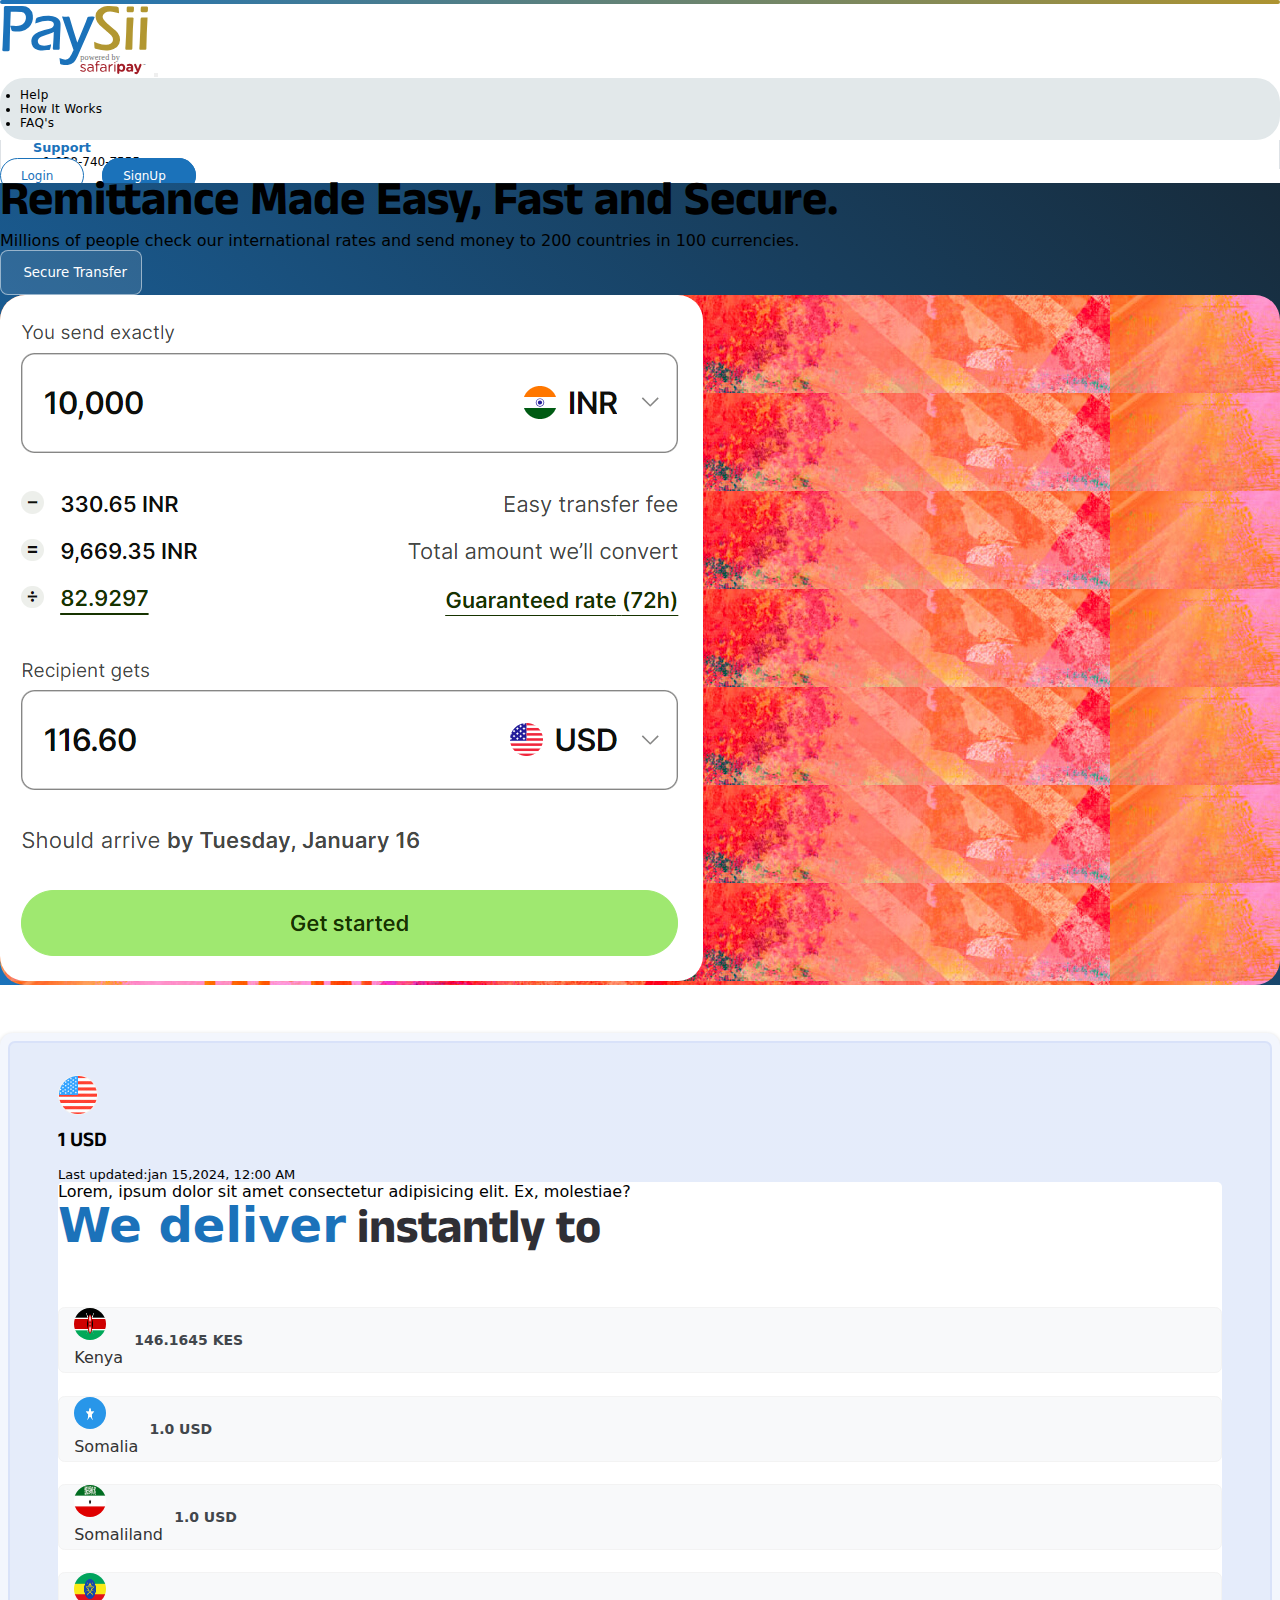
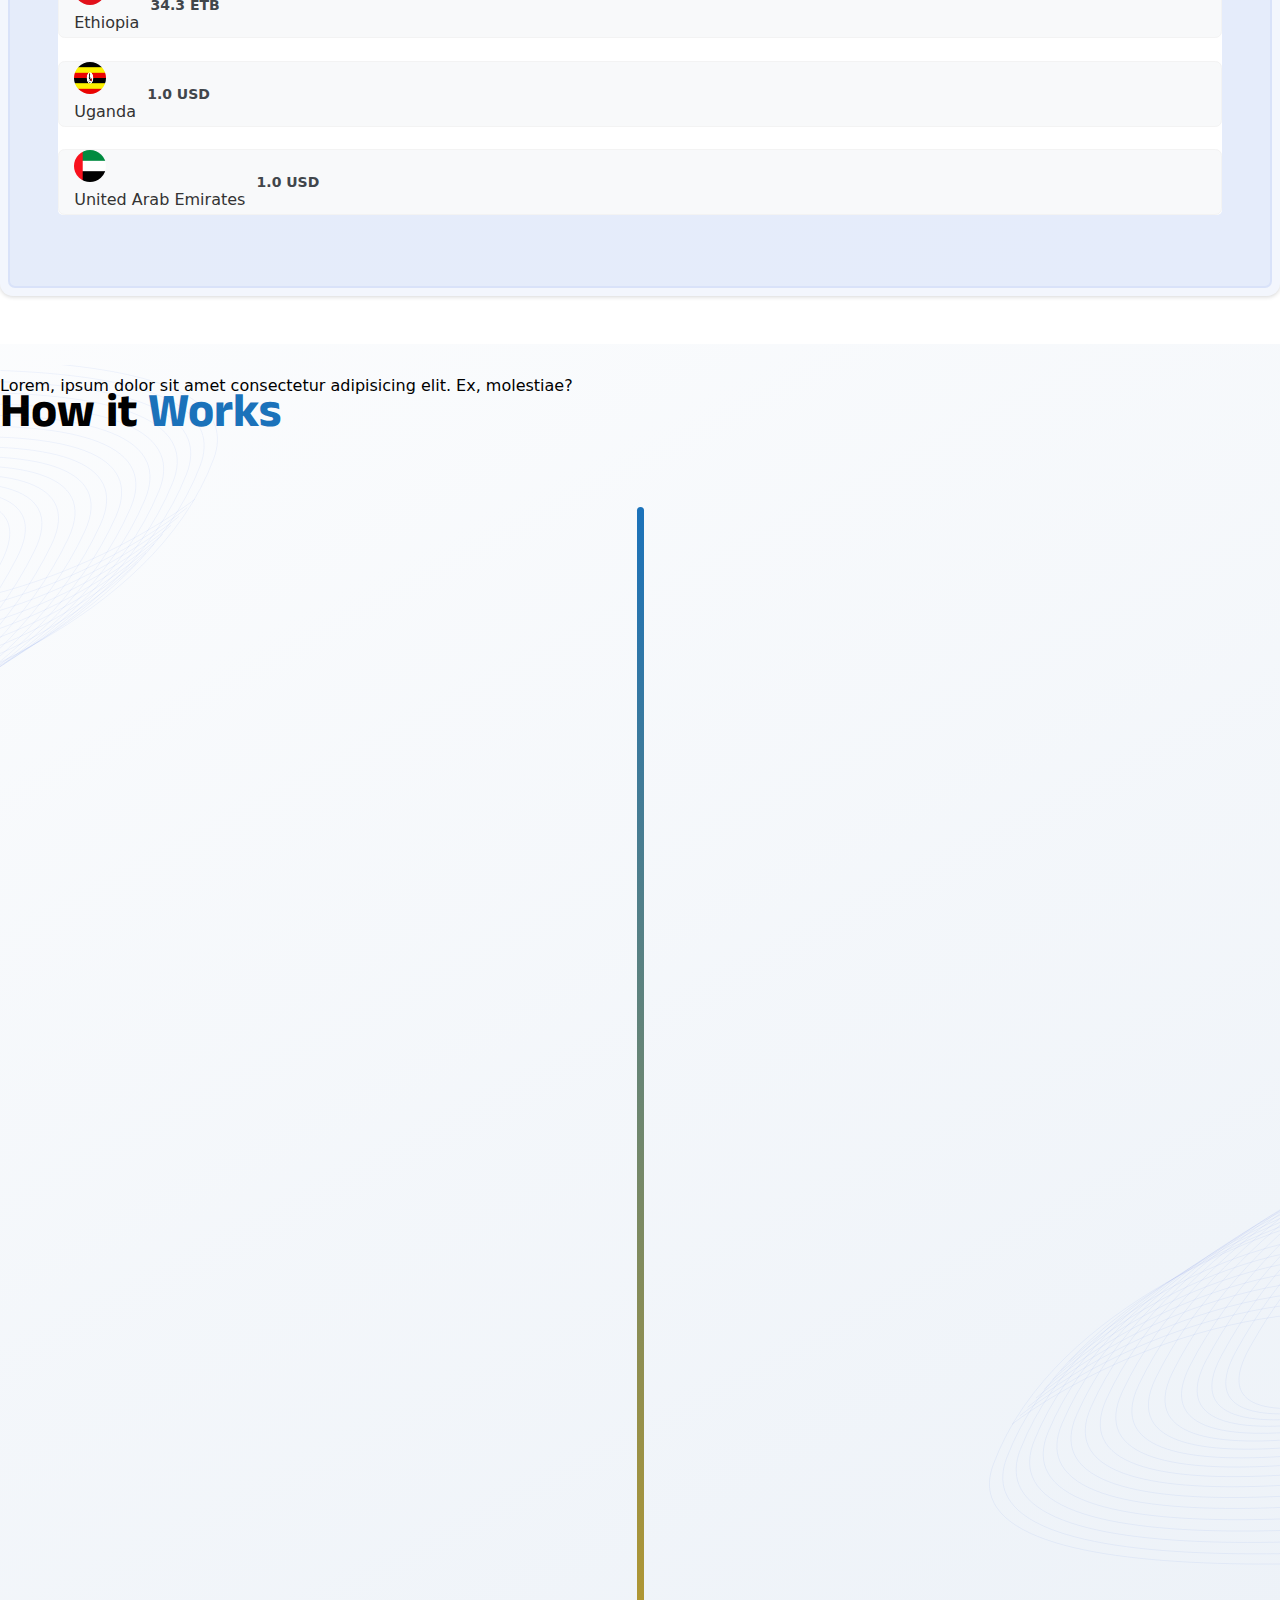
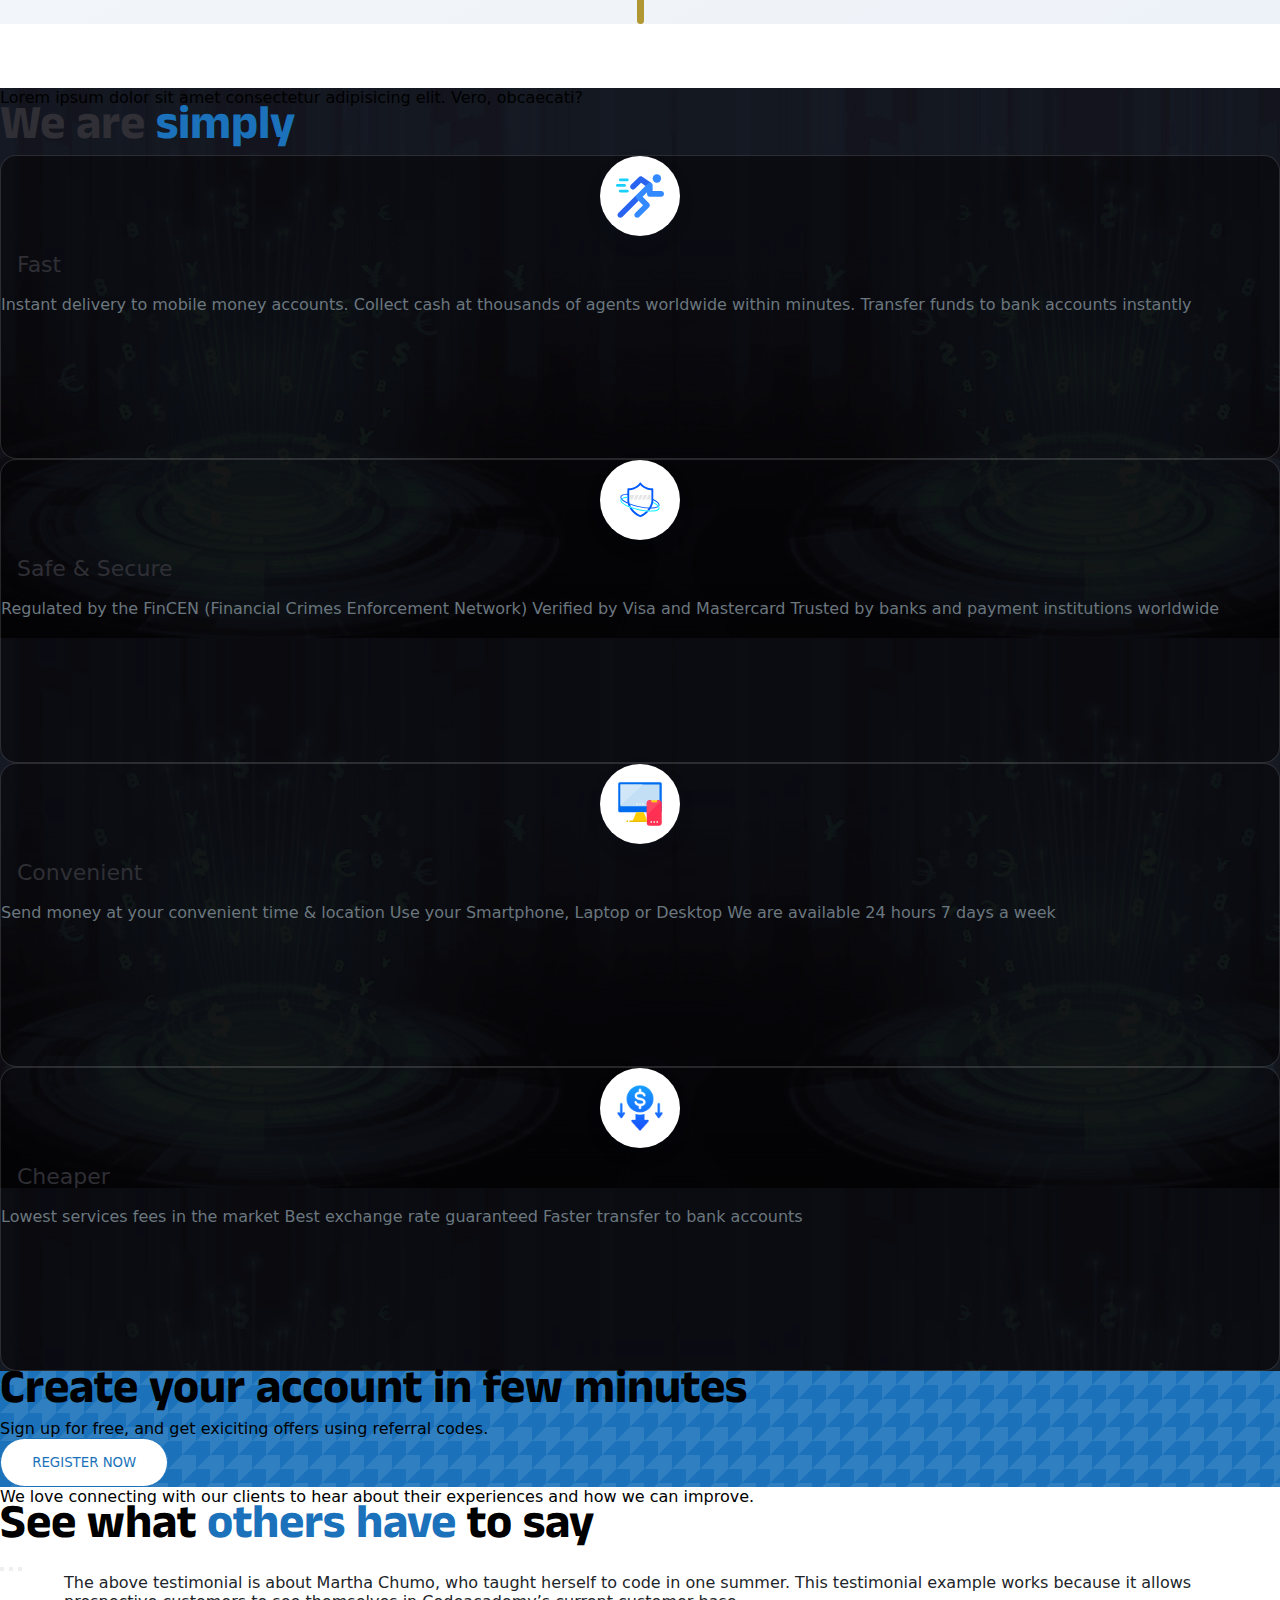
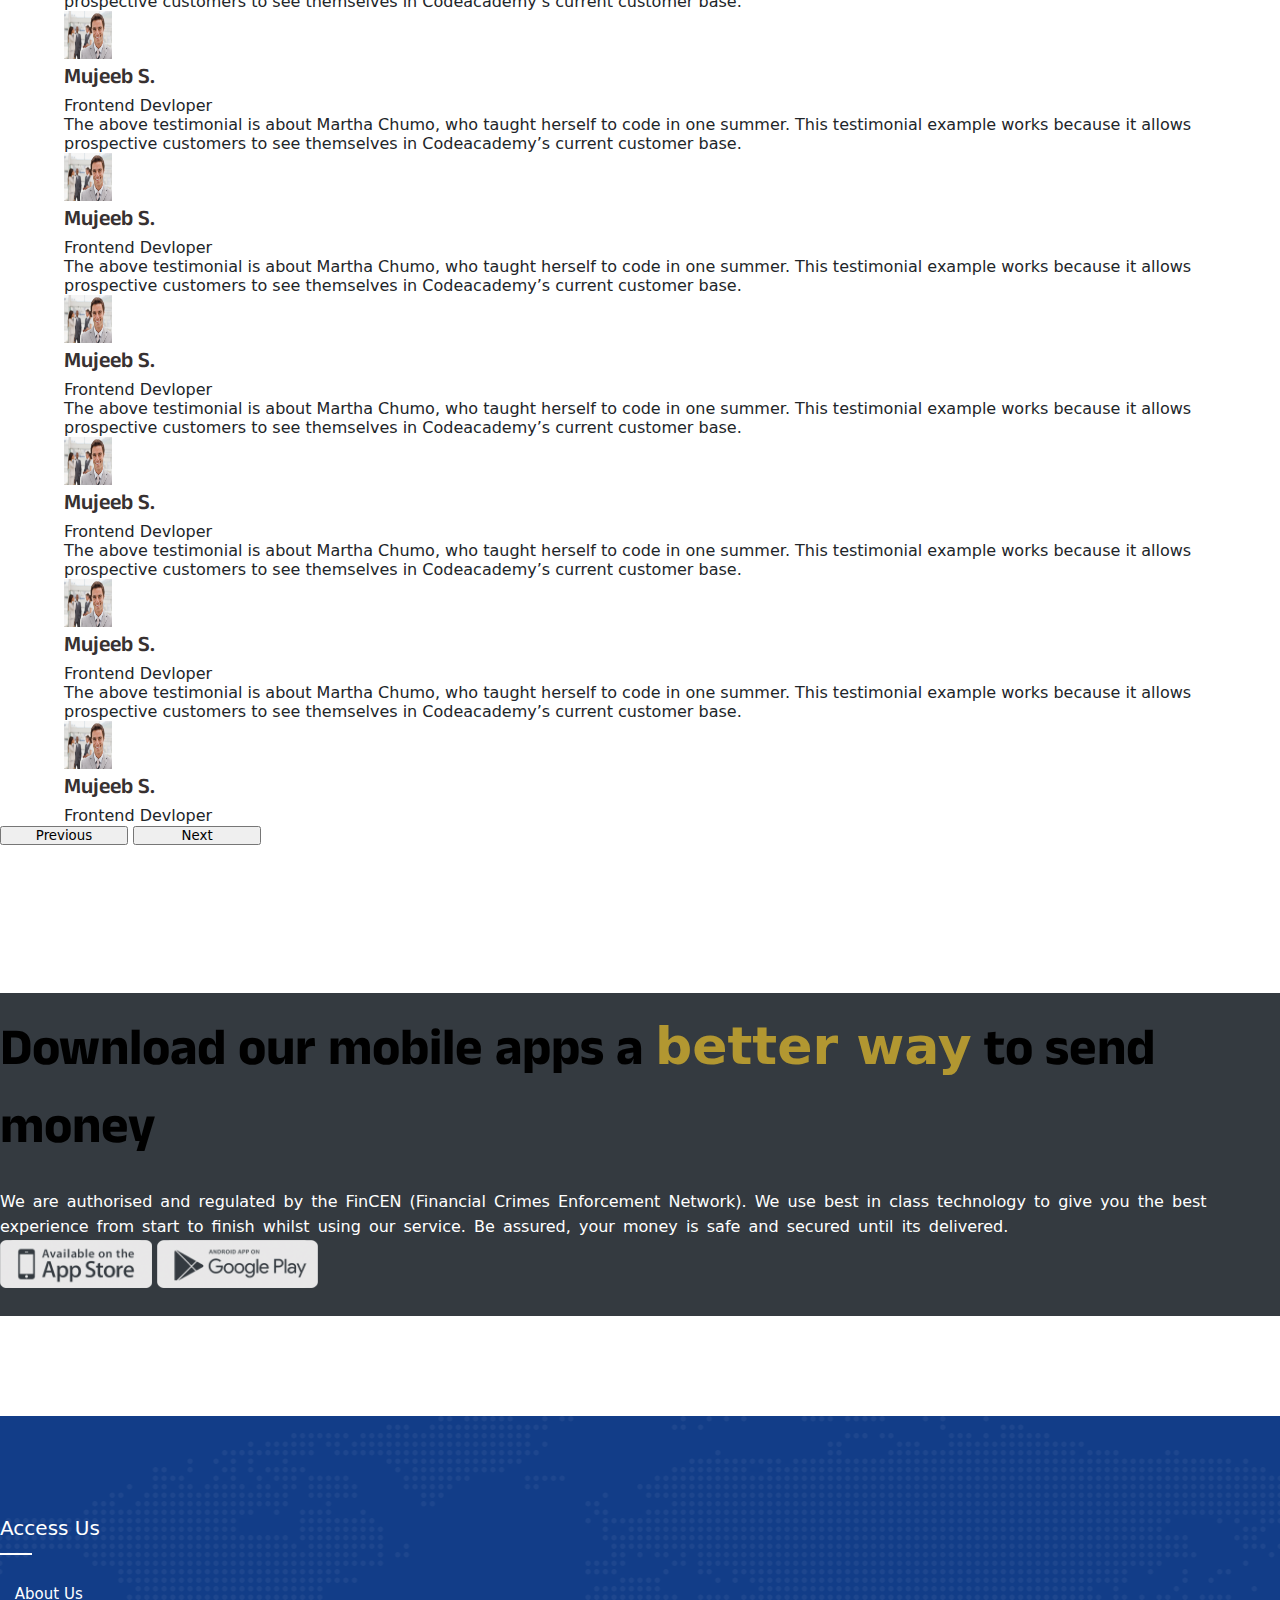
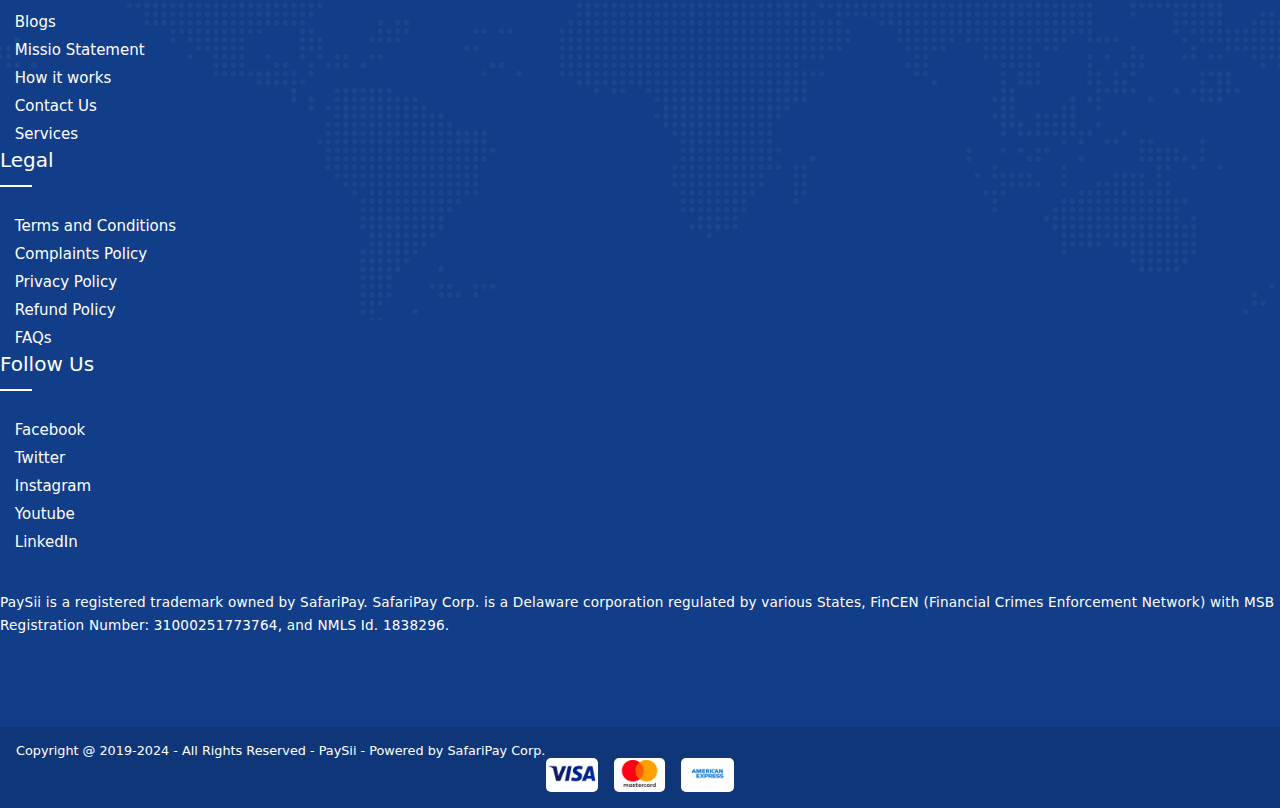
==== commit 2b895ea1: "todays all changes" ====
--- a/index.html
+++ b/index.html
@@ -121,7 +121,7 @@
                 </div>
             </section>
             <section class="weDeliverWrapper">
-                <div class="container pt-4">
+                <div class="container py-3">
                     <div class="row">
                         <div class="secHeading text-center">
                             <p class="text-muted mb-0">Lorem, ipsum dolor sit amet consectetur adipisicing elit. Ex, molestiae?</p>
@@ -129,9 +129,9 @@
                         </div>
                     </div>
         
-                    <div class="row">
-                        <div class="col-md-4 col-sm-6">
-                            <div class="iconBox d-flex justify-content-between align-items-center h-75">
+                    <div class="row row-cols-xl-3 row-cols-md-2 row-cols-1 gx-25 gy-2">
+                        <div class="col">
+                            <div class="iconBox d-flex justify-content-between align-items-center h-100">
                                 <div class="iconBoxInfo align-items-center d-flex gap-2 ">
                                 <img src="assets/images/flag-of-Kenya.png" alt="" />
                                     <p>Kenya</p>
@@ -143,8 +143,8 @@
                             </div>
                            
                         </div>
-                        <div class="col-md-4 col-sm-6">
-                            <div class="iconBox d-flex justify-content-between align-items-center h-75">
+                        <div class="col">
+                            <div class="iconBox d-flex justify-content-between align-items-center h-100">
                                 <div class="iconBoxInfo align-items-center d-flex gap-2">
                                 <img src="assets/images/flag-of-Somalia.png" alt="" />
                                     <p>Somalia</p>
@@ -155,8 +155,8 @@
                             </div>
                             
                         </div>
-                        <div class="col-md-4 col-sm-6">
-                            <div class="iconBox d-flex justify-content-between align-items-center h-75">
+                        <div class="col">
+                            <div class="iconBox d-flex justify-content-between align-items-center h-100">
                                 <div class="iconBoxInfo align-items-center d-flex gap-2">
                                 <img src="assets/images/somaliland.png" alt="" />
                                     <p>Somaliland</p>
@@ -167,8 +167,8 @@
                             </div>
                           
                         </div>
-                        <div class="col-md-4 col-sm-6">
-                            <div class="iconBox d-flex justify-content-between align-items-center h-75">
+                        <div class="col">
+                            <div class="iconBox d-flex justify-content-between align-items-center h-100">
                                 <div class="iconBoxInfo align-items-center d-flex gap-2">
                                 <img src="assets/images/flag-of-Ethiopia.png" alt="" />
                                     <p>Ethiopia</p>
@@ -179,8 +179,8 @@
                             </div>
                             
                         </div>
-                        <div class="col-md-4 col-sm-6">
-                            <div class="iconBox d-flex justify-content-between align-items-center h-75">
+                        <div class="col">
+                            <div class="iconBox d-flex justify-content-between align-items-center h-100">
                                 <div class="iconBoxInfo align-items-center d-flex gap-2">
                                 <img src="assets/images/flag-of-Uganda.png" alt="" />
                                     <p>Uganda</p>
@@ -192,8 +192,8 @@
                             </div>
                             
                         </div>
-                        <div class="col-md-4 col-sm-6">
-                            <div class="iconBox d-flex justify-content-between align-items-center h-75">
+                        <div class="col">
+                            <div class="iconBox d-flex justify-content-between align-items-center h-100">
                                 <div class="iconBoxInfo align-items-center d-flex gap-2">
                                 <img src="assets/images/flag-of-United-Arab-Emirates.png" alt="" />
                                     <p>United Arab Emirates</p>
@@ -218,13 +218,13 @@
 
     <!-- timeLine contianer starts here -->
     <div class="timelineMainWrapper">
-        <div class="floatingImg">
-            <img src="assets/images/bg-shape-1.svg" alt="" />
-            <img src="assets/images/bg-shape-2.svg" alt="" />
-        </div>
-
-
         <div class="container-fluid">
+            <div class="floatingImg">
+                <img src="assets/images/bg-shape-1.svg" alt="" />
+                <img src="assets/images/bg-shape-2.svg" alt="" />
+
+            </div>
+
             <div class="howWorksWrapper text-center">
                 <p class="text-muted mb-0">Lorem, ipsum dolor sit amet consectetur adipisicing elit. Ex, molestiae?</p>
                 <h2 class="howWorksHeading mt-4 text-dark commanHeader">How it <span class="hedingSpan">Works</span>
--- a/assets/css/style.css
+++ b/assets/css/style.css
@@ -414,20 +414,14 @@
   display: flex;
   align-items: center;
   gap: 0.7rem;
-  /* background: linear-gradient(152deg, #EDF2F8 0%, rgba(237, 242, 248, 0.22) 100%);
-  box-shadow: rgba(0, 0, 0, 0.16) 0px 1px 4px; */
-  border-radius: 0.413rem;
-  padding: 0.95rem;
+   border-radius: 0.413rem;
+  padding:0  0.95rem;
   margin-bottom: 1.4rem;
   transition: transform 0.3s ease-in-out;
   background: #f8f9fa;
   border: 1px solid #f3f3f3;
 
 }
-/* .weDeliverWrapper .iconBox:hover {
-  box-shadow: rgba(0, 0, 0, 0.16) 0px 3px 6px, rgba(0, 0, 0, 0.23) 0px 3px 6px;
-  transform: translateY(-5px);
-} */
 
 .chooseUsWrapper .iconBox:not(:last-child) {
   margin-bottom: 4rem;
@@ -479,18 +473,19 @@
 
 
 .timelineMainWrapper .floatingImg img:nth-child(1) {
-  height: 50%;
-  width: auto;
-    position: absolute;
-    bottom: 0;
-    right: 0;
+  height: 600px;
+  width: 80%;
+  position: absolute;
+  bottom: -10px;
+  right: 0;
+  z-index: 1;
 }
 
 .timelineMainWrapper .floatingImg img:nth-child(2) { 
-    top: 0px;
-    height: 80%;
-    width: auto;
-    position: absolute;
+  top: -3px;
+  height: 600px;
+  width: 80%;
+  position: absolute;
 }
 
 .weAreSimplyWrapper .weAreSimplyHeading {
@@ -1061,13 +1056,13 @@
   .testimonialWrapper .carousel-control-prev {
     left: -11px;
     width: 10%;
-    opacity: 1;
+    top: 0;
   }
 
 .testimonialWrapper .carousel-control-next {
     right: -10px;
     width: 10%;
-    opacity: 1;
+    top: 0;
 }
 
 .weDeliverWrapper .iconBox img{
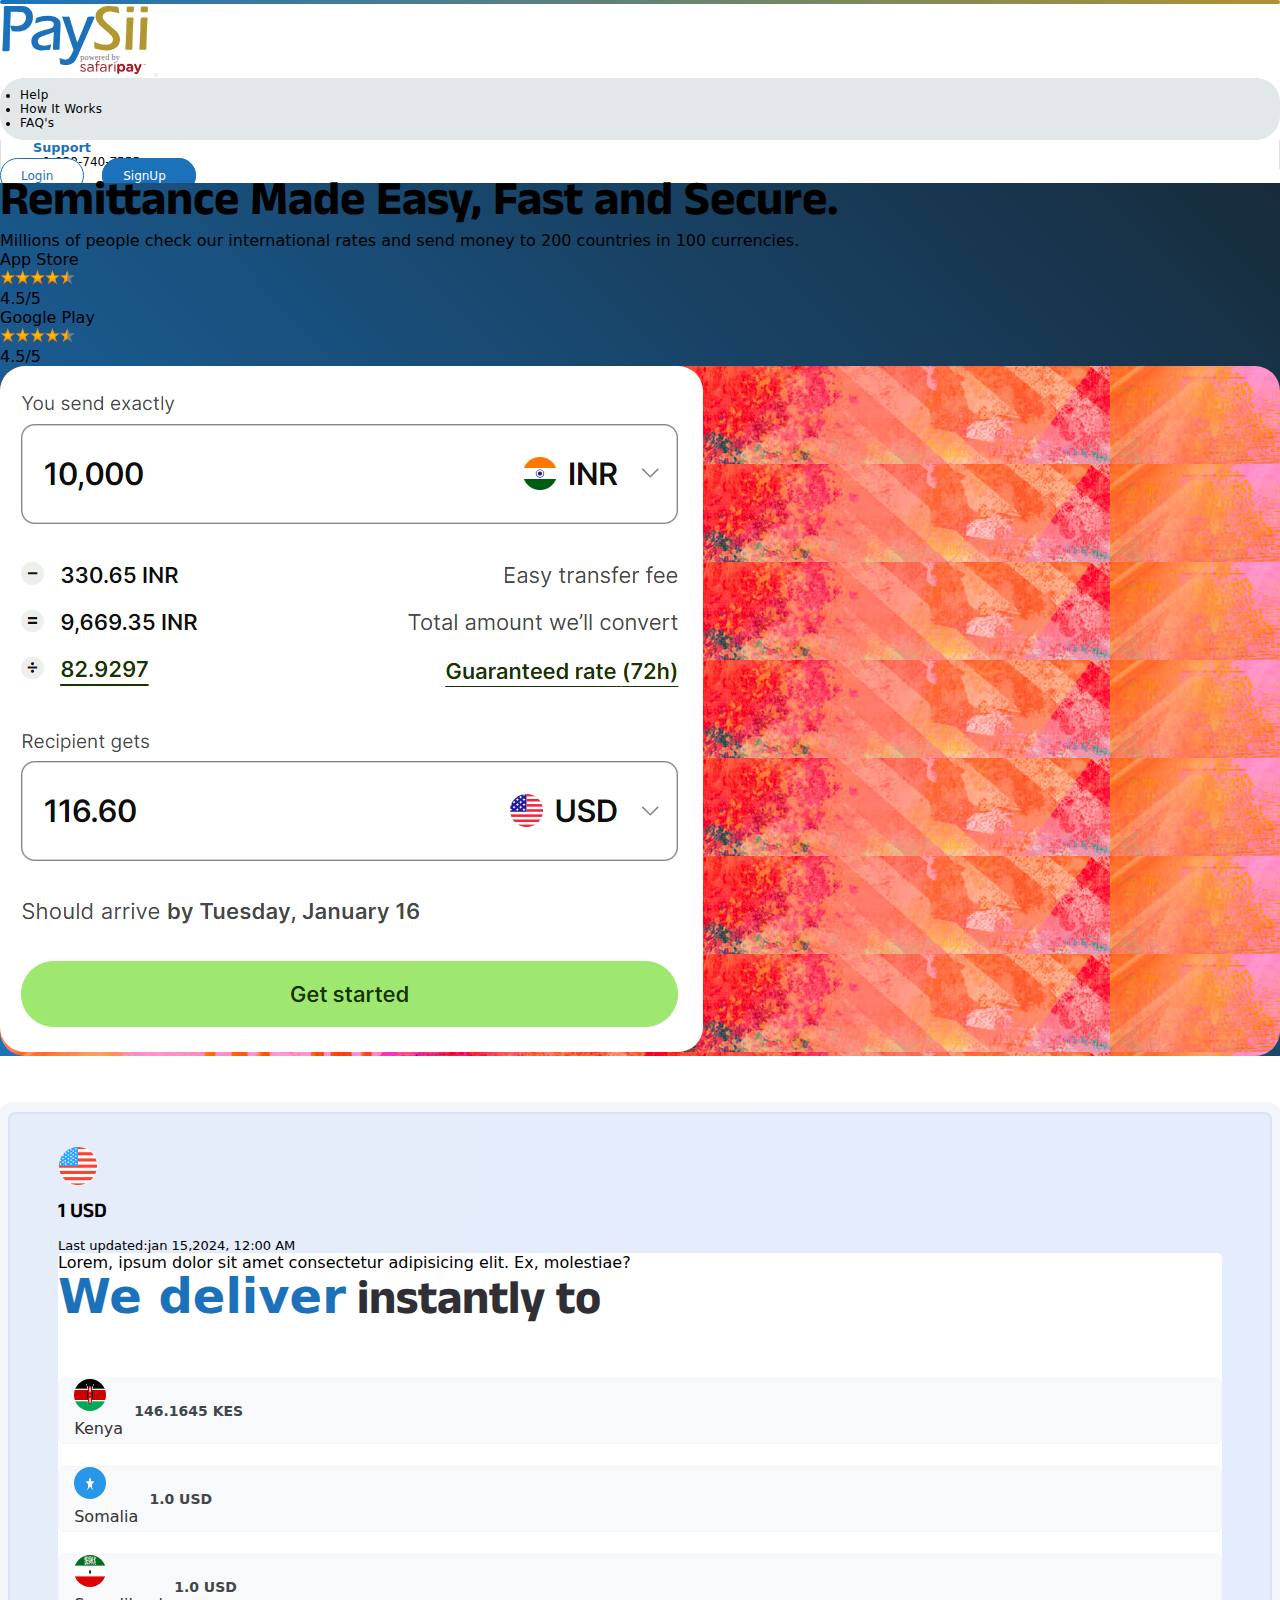
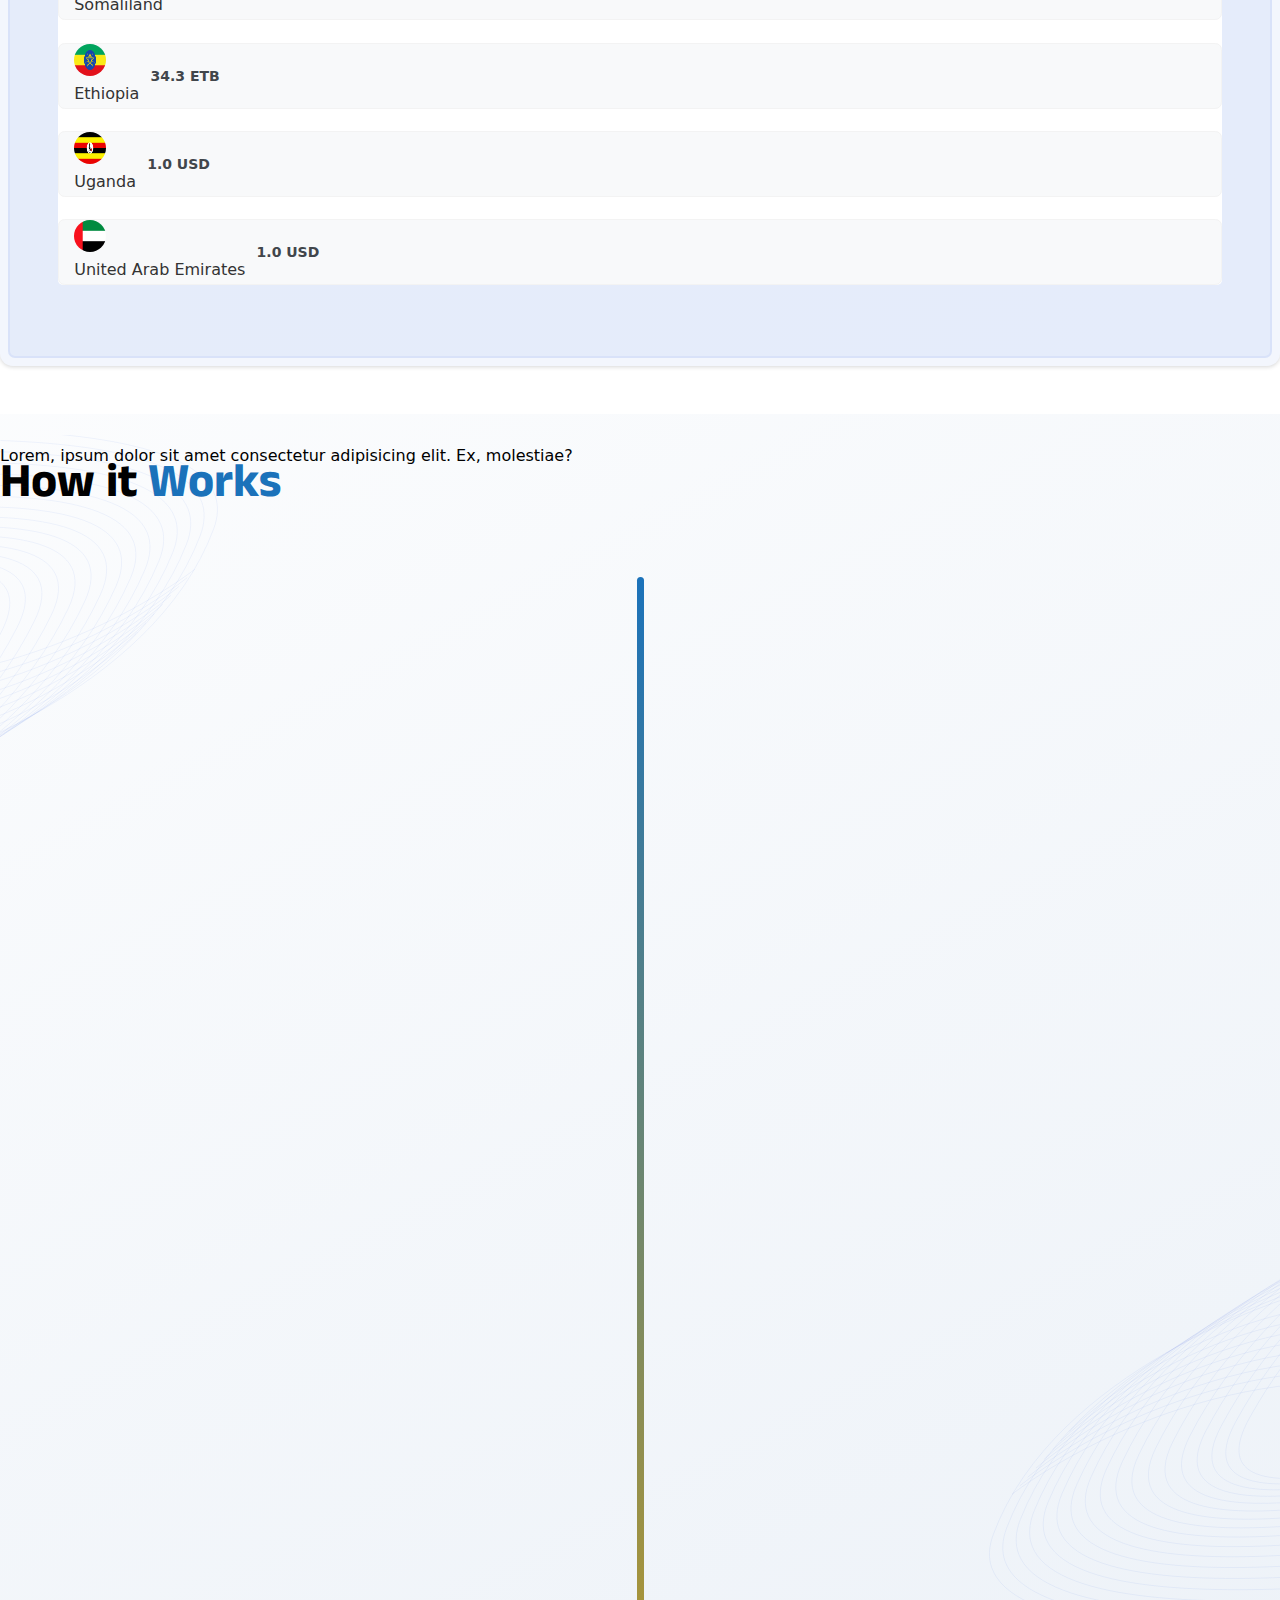
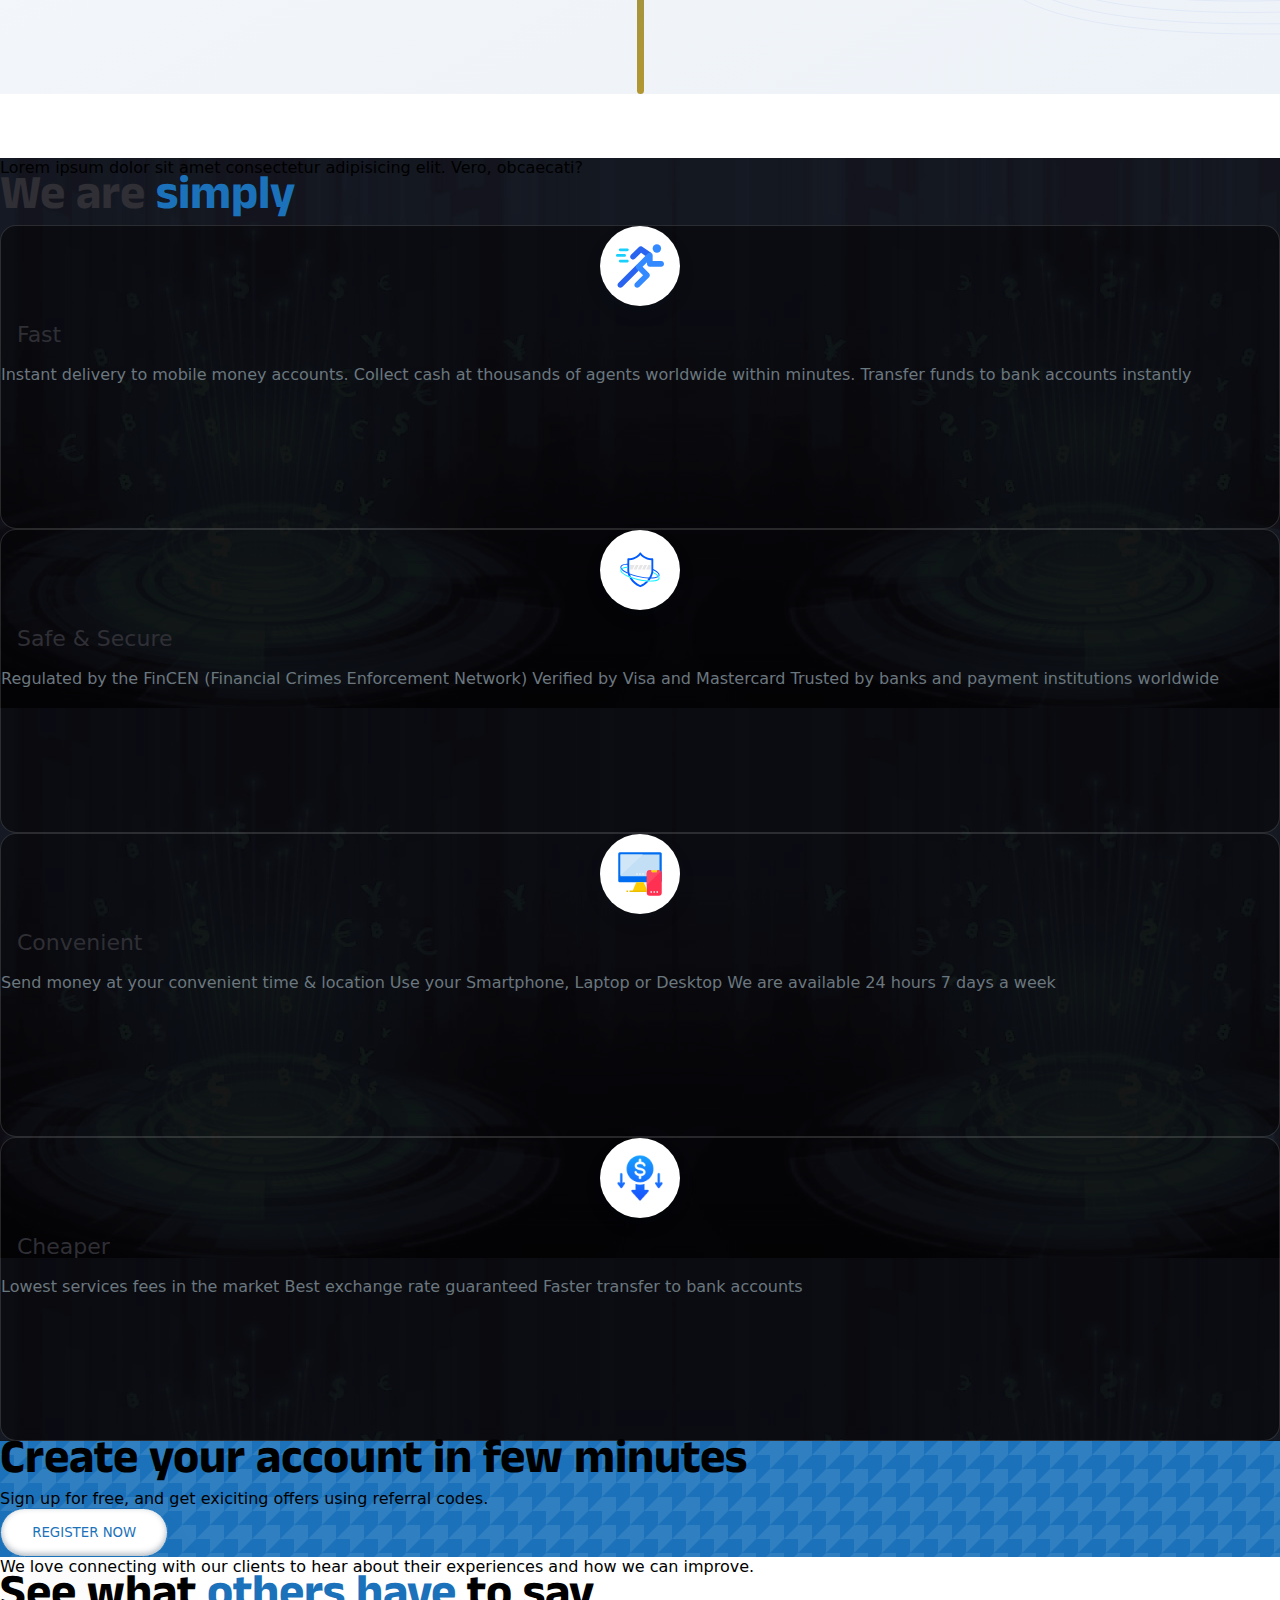
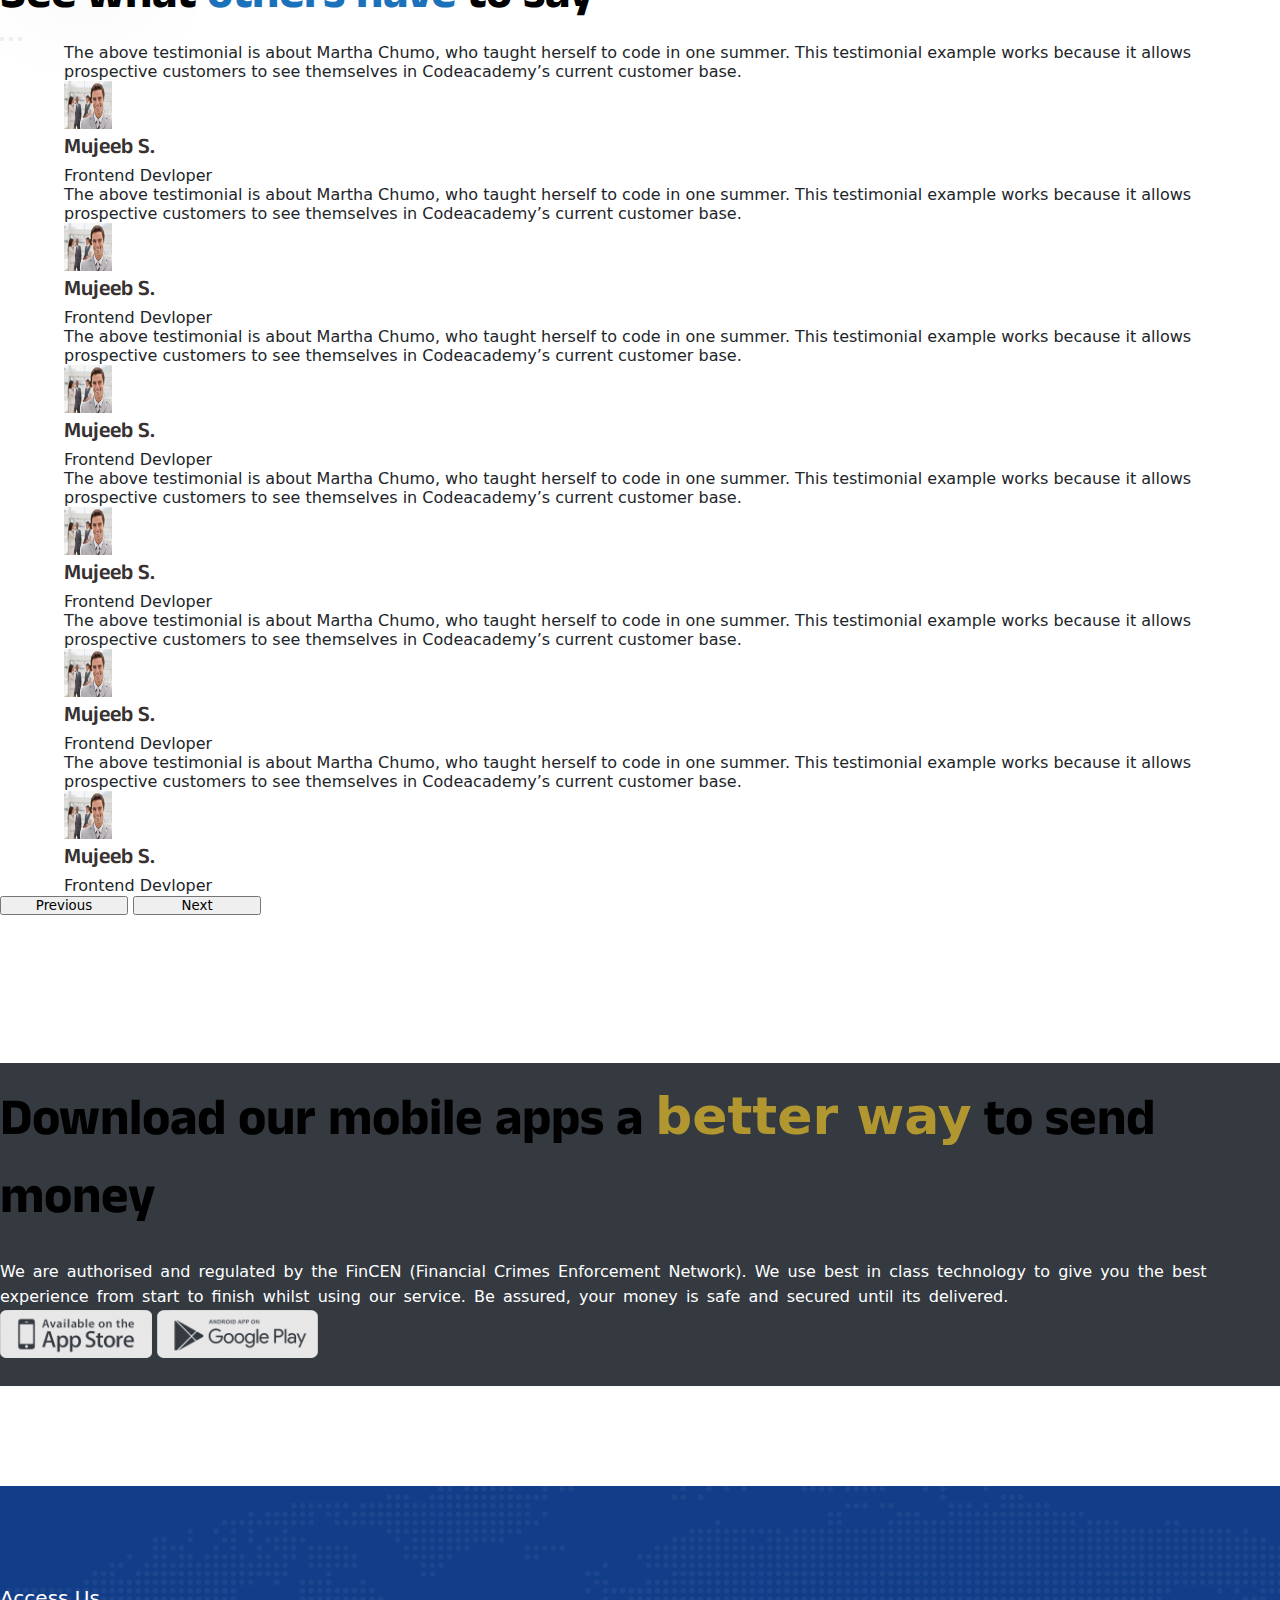
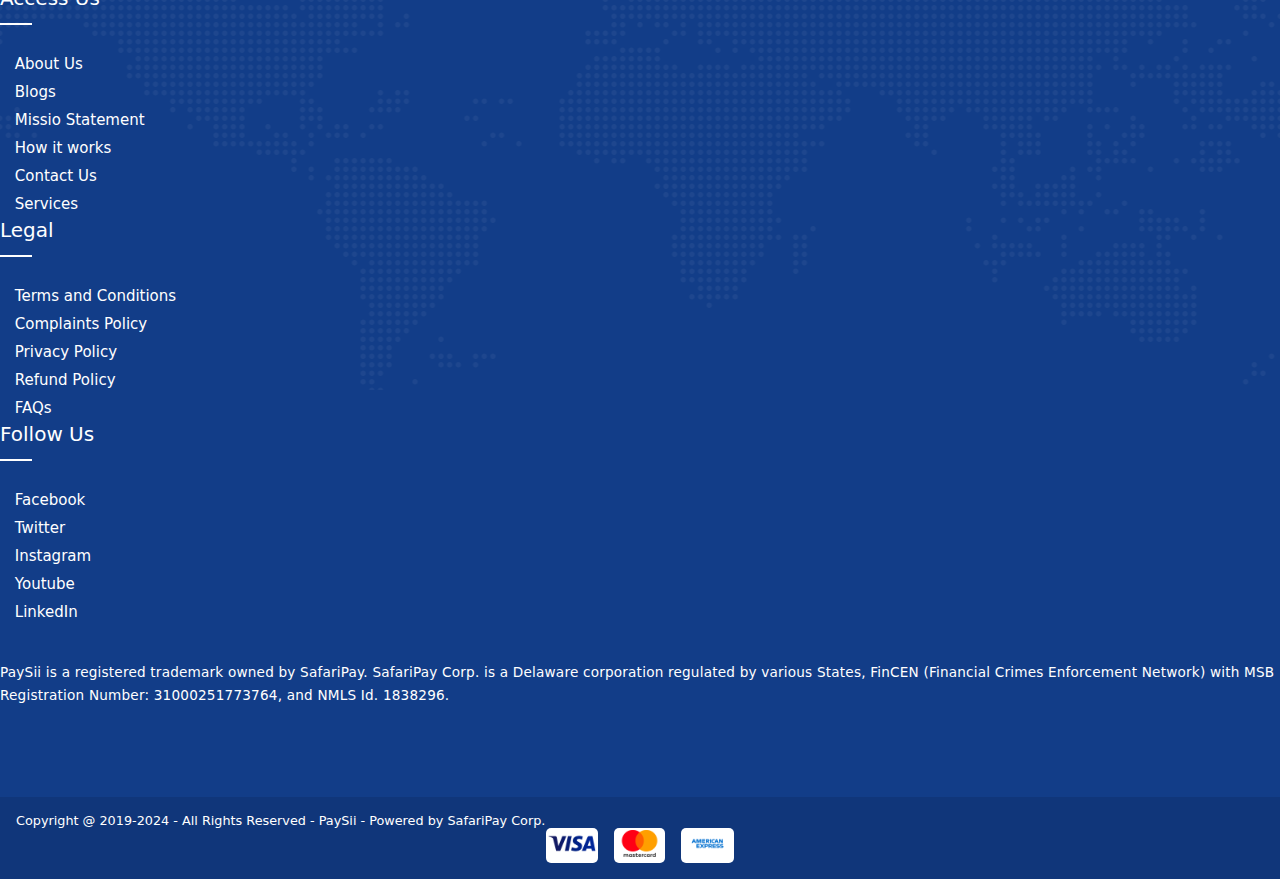
==== commit 18d6a4d9: "alll completed" ====
--- a/index.html
+++ b/index.html
@@ -81,7 +81,33 @@
 
                             </div>
 
-                            <button><span><i class="fa-solid fa-user-shield"></i></span>Secure Transfer</button>
+                            <div class="ratingBtn d-flex gap-4 align-items-center">
+                                <div class="ratingRightSide d-flex justify-content-between gap-3 align-items-center pe-3 border-end">
+                                    <div class="ratingLogo">
+                                        <p class="d-flex gap-2 text-white fs-4 mb-0"><span ><i class="fa-brands fa-apple"></i></span>App Store</p>
+                                    </div>
+                                    <div class="actualRating">
+                                        <img src="assets/images/Star_rating_4.5_of_5.png" style="height: 1rem;" alt="">
+                                        <p class="text-white mb-0">4.5/5</p>
+                                    </div>
+                                </div>
+
+                                <div class="ratingLeftSide d-flex justify-content-between gap-3 align-items-center  ">
+                                    <div class="ratingLogo">
+                                        <p class="d-flex gap-2 text-white fs-4 mb-0"><span ><i class="fa-brands fa-google-play"></i></span>Google Play</p>
+                                    </div>
+                                    <div class="actualRating">
+                                        <img src="assets/images/Star_rating_4.5_of_5.png" style="height: 1rem;" alt="">
+                                        <p class="text-white mb-0">4.5/5</p>
+                                    </div>
+                                </div>
+                                
+
+                                
+                            </div>
+
+                            
+
                         </div>
                     </div>
 
--- a/assets/css/style.css
+++ b/assets/css/style.css
@@ -690,6 +690,7 @@
   color: #1b72ba;
   transition: 0.3s all;
   border: 1px solid #1b72ba;
+  box-shadow: rgba(50, 50, 93, 0.25) 0px 50px 100px -20px, rgba(0, 0, 0, 0.3) 0px 30px 60px -30px, rgba(10, 37, 64, 0.35) 0px -2px 6px 0px inset;
 }
 
 /* callout css ends here */
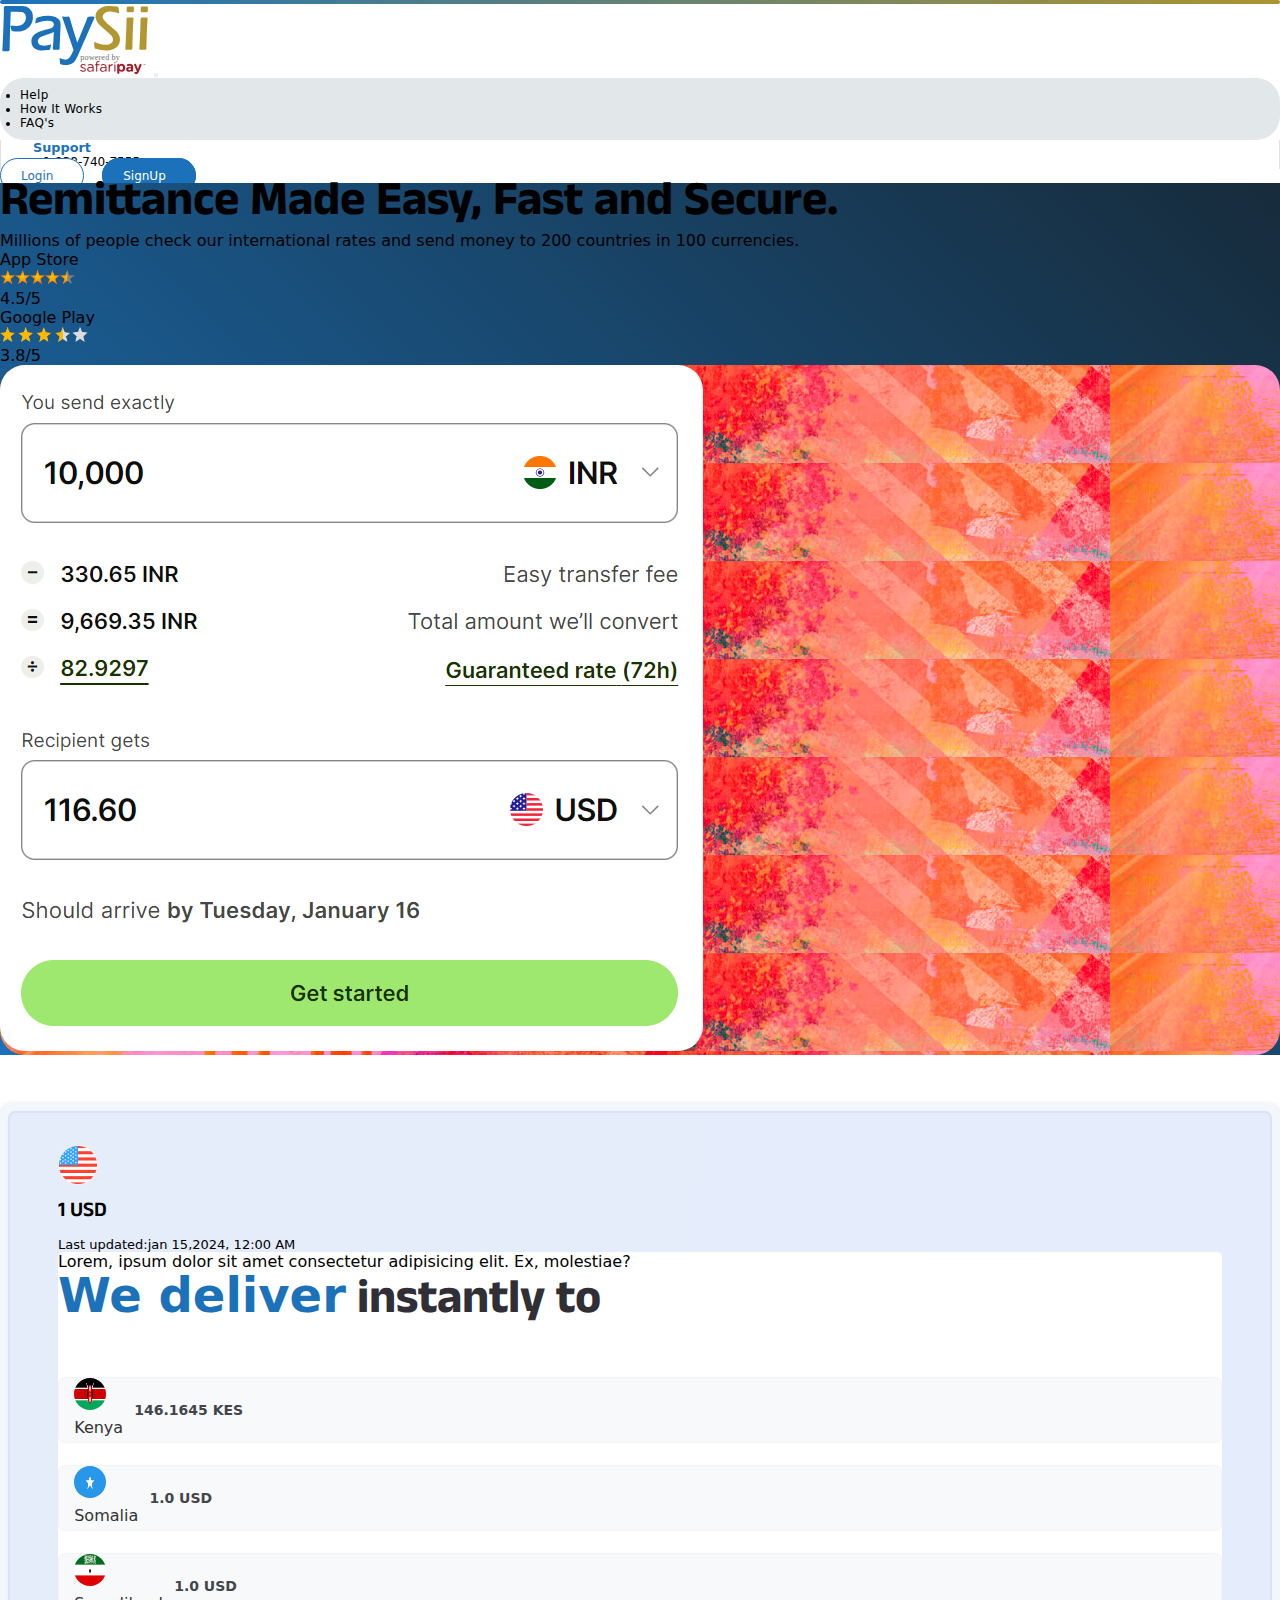
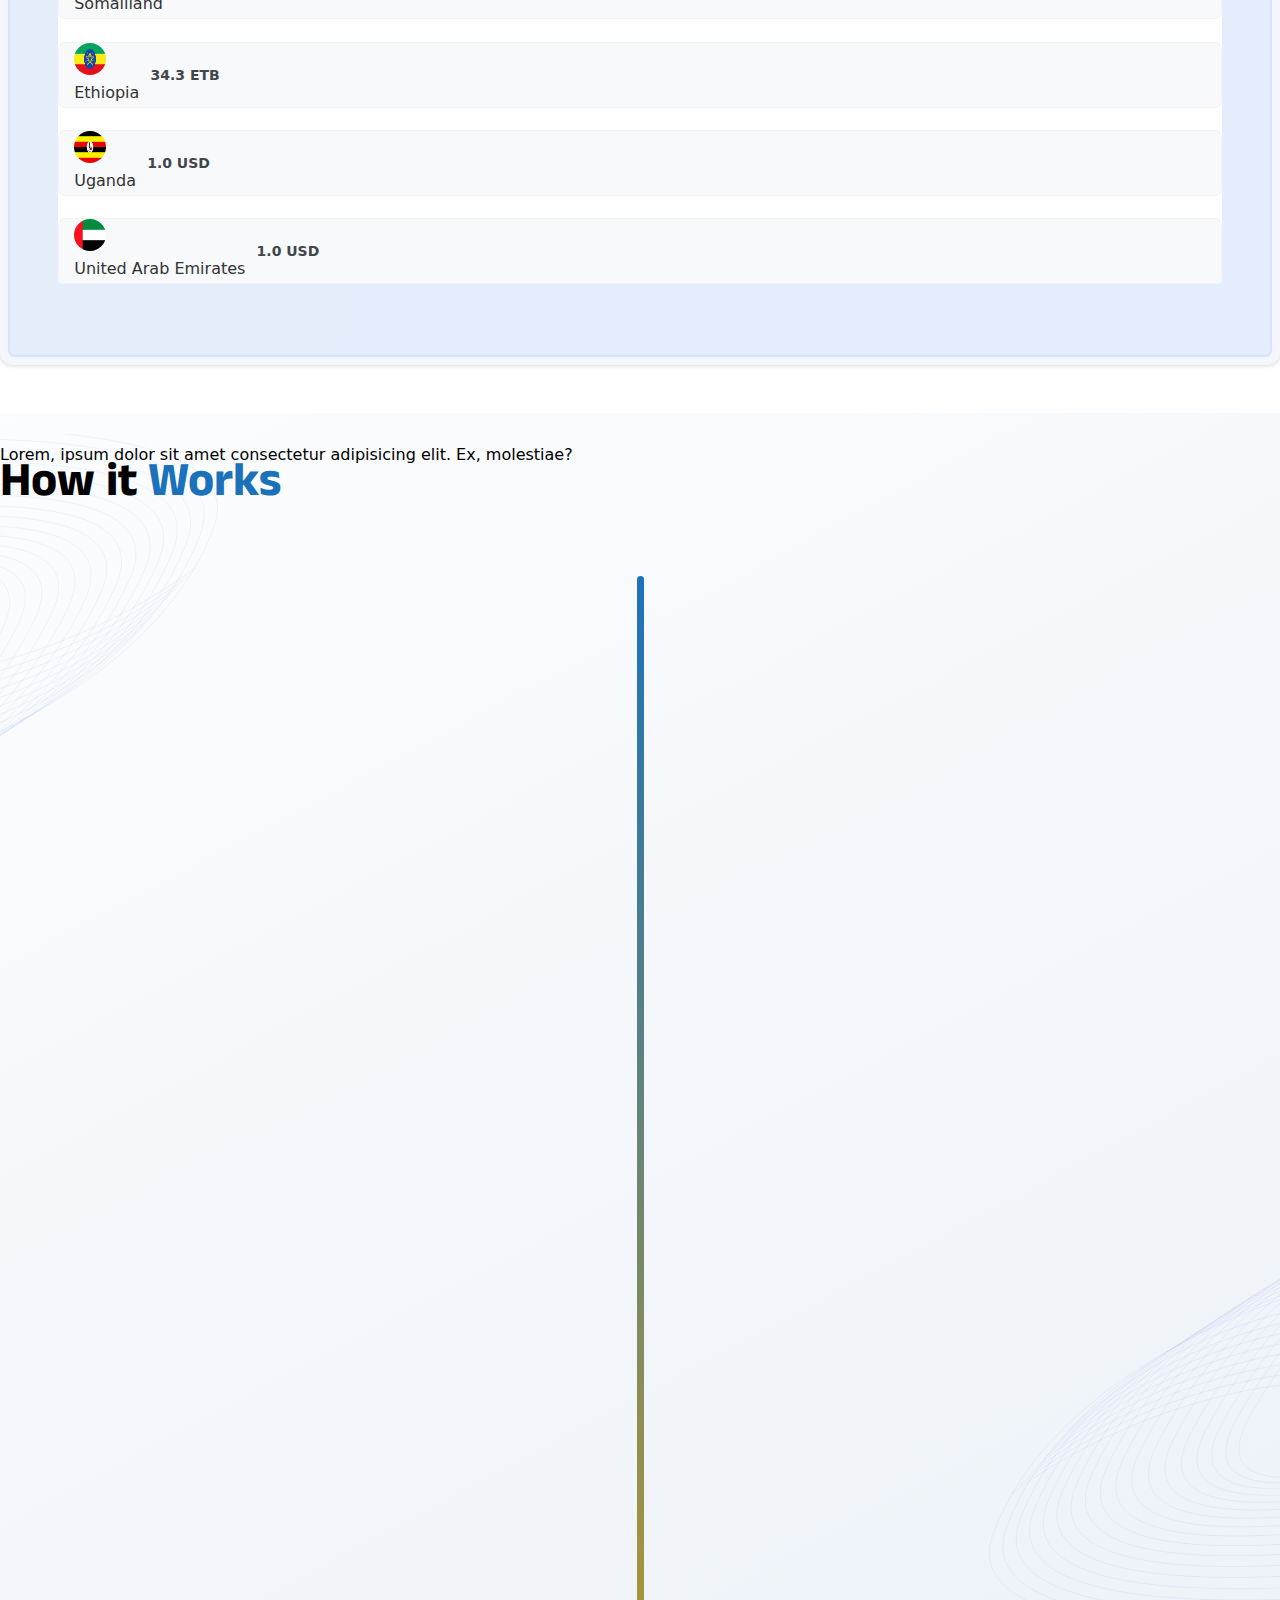
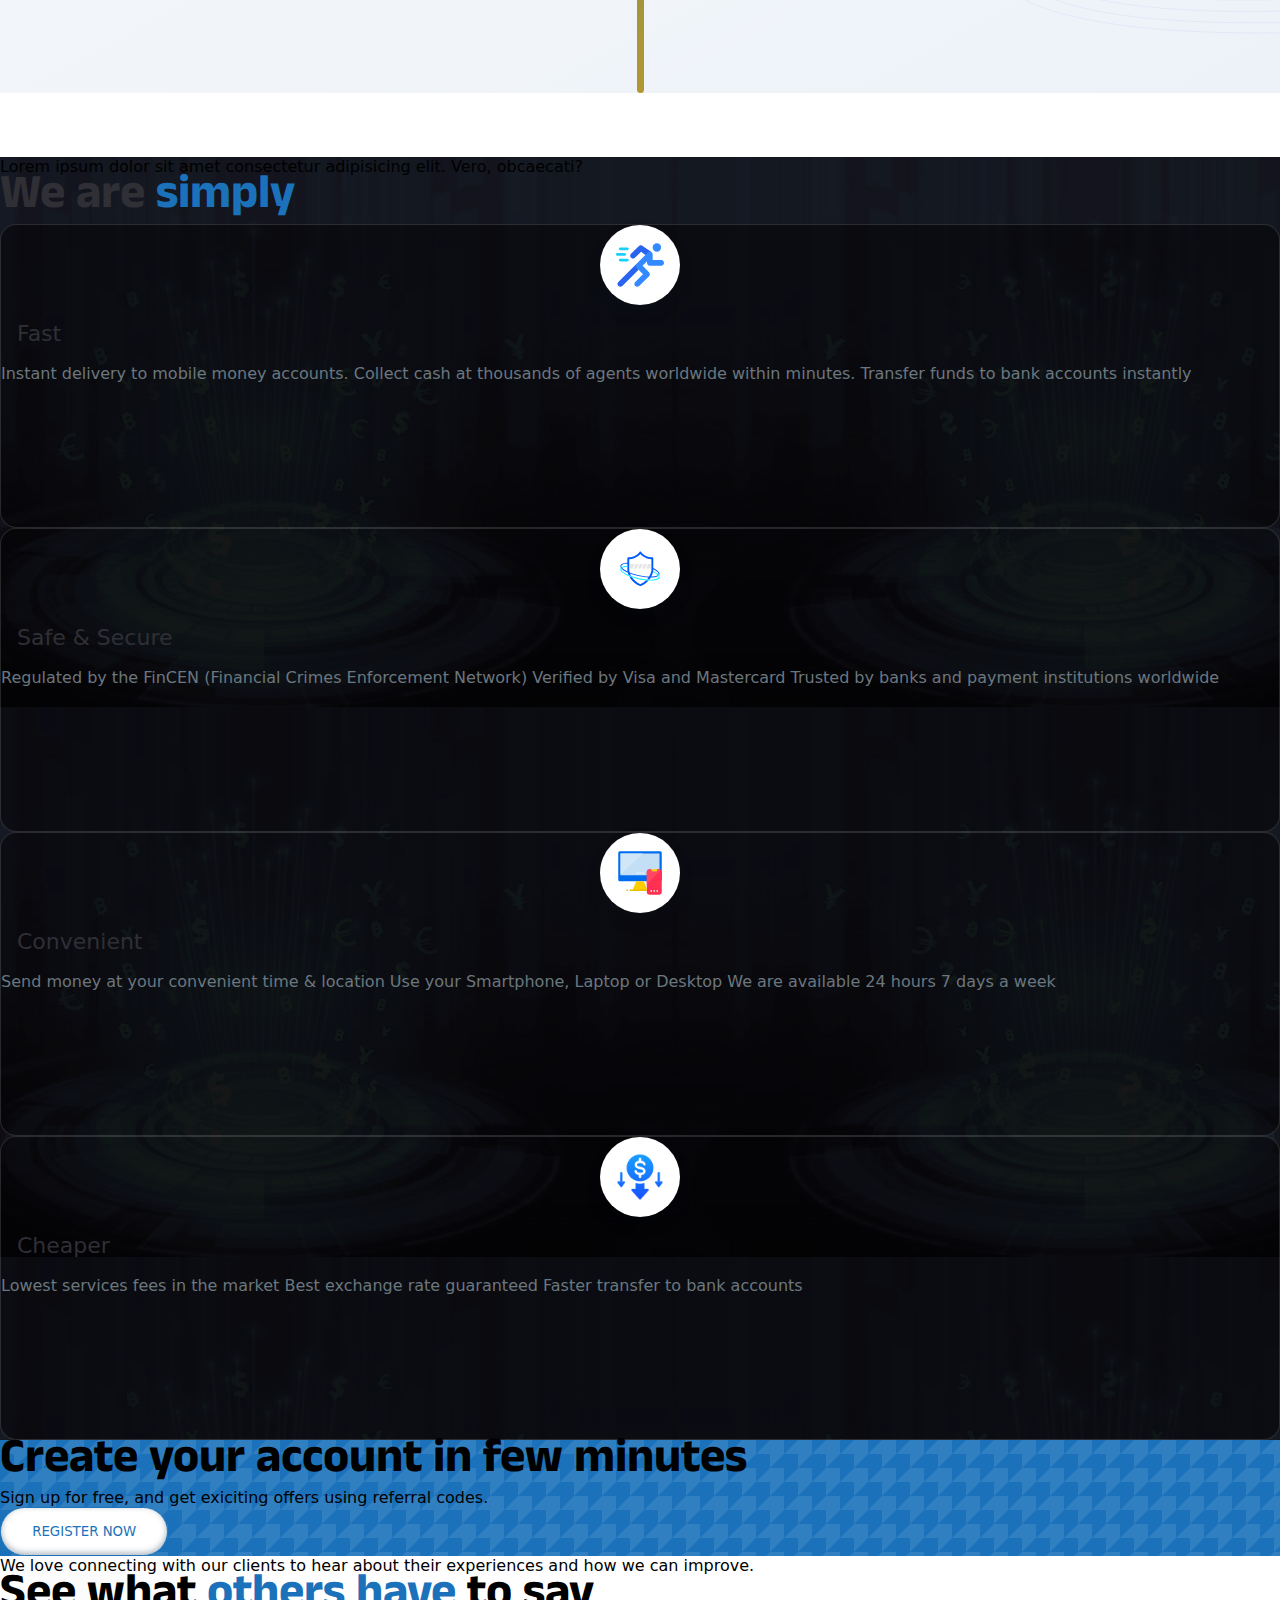
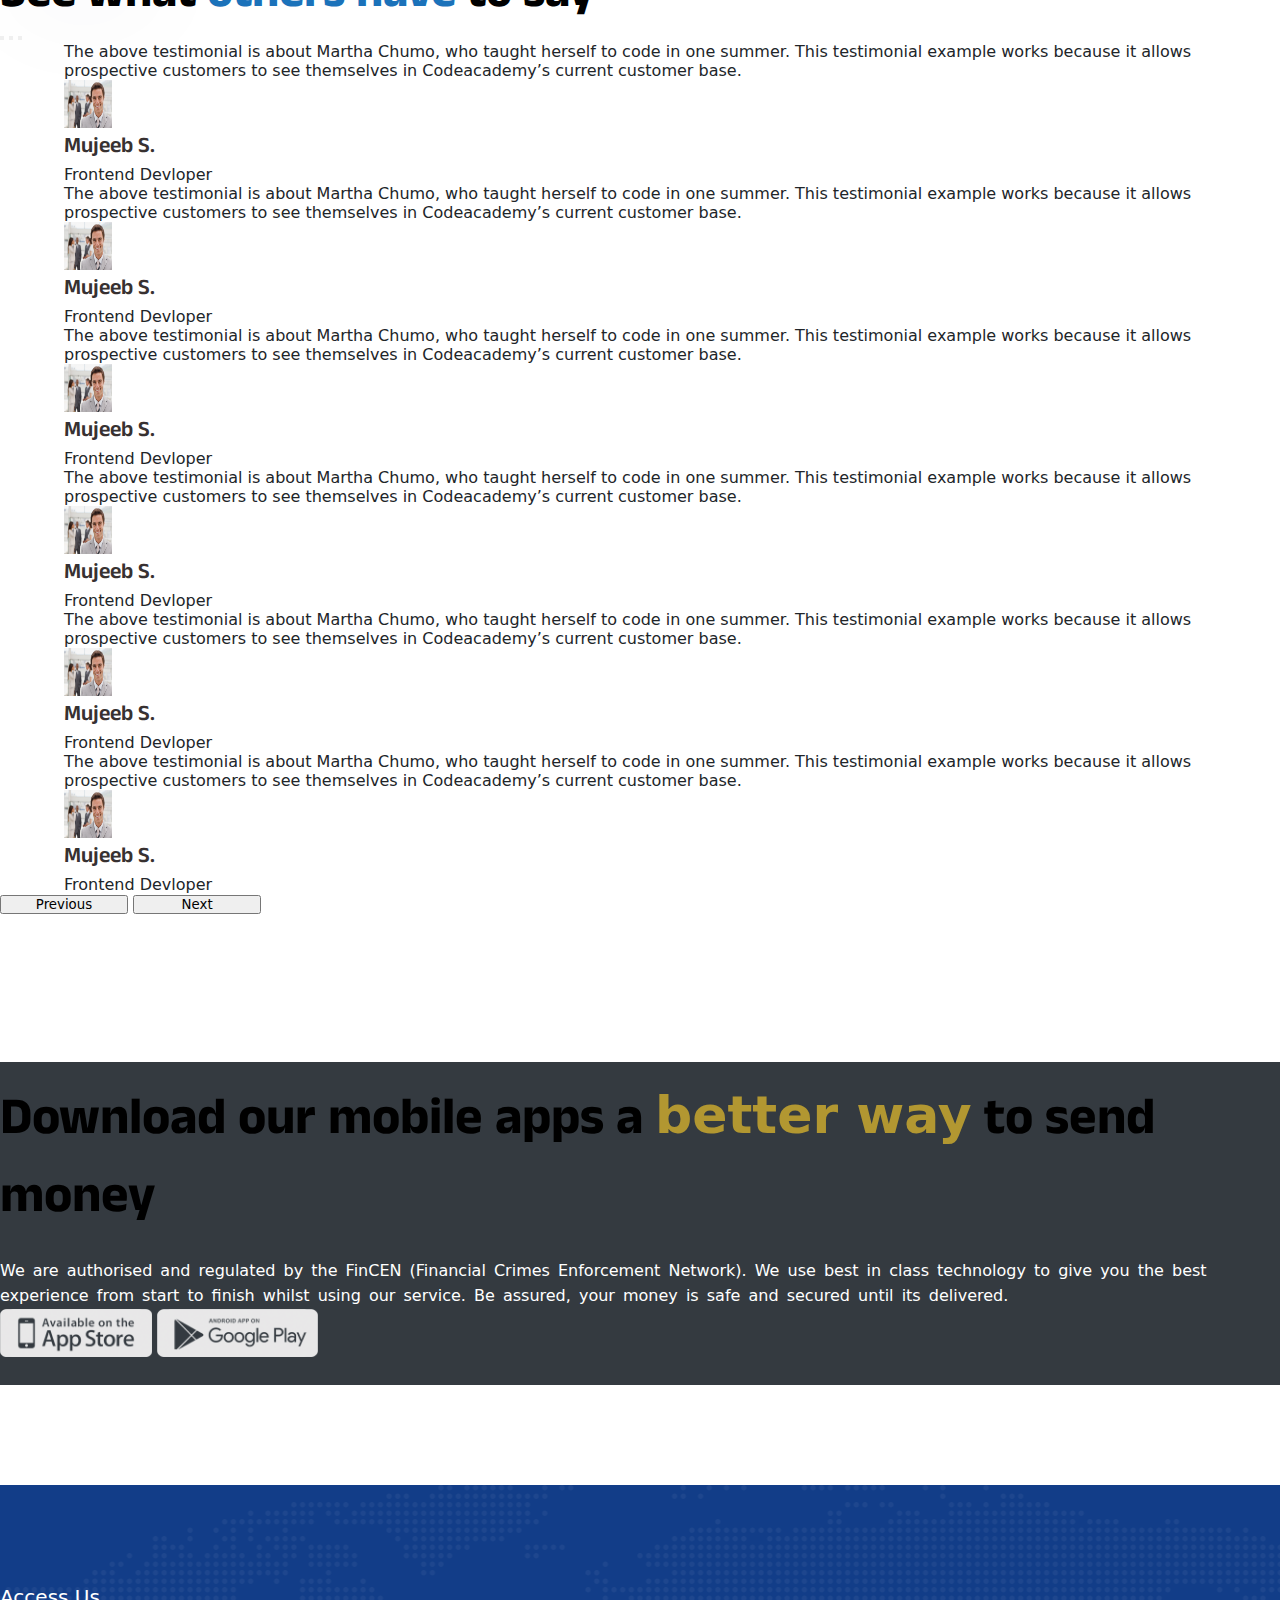
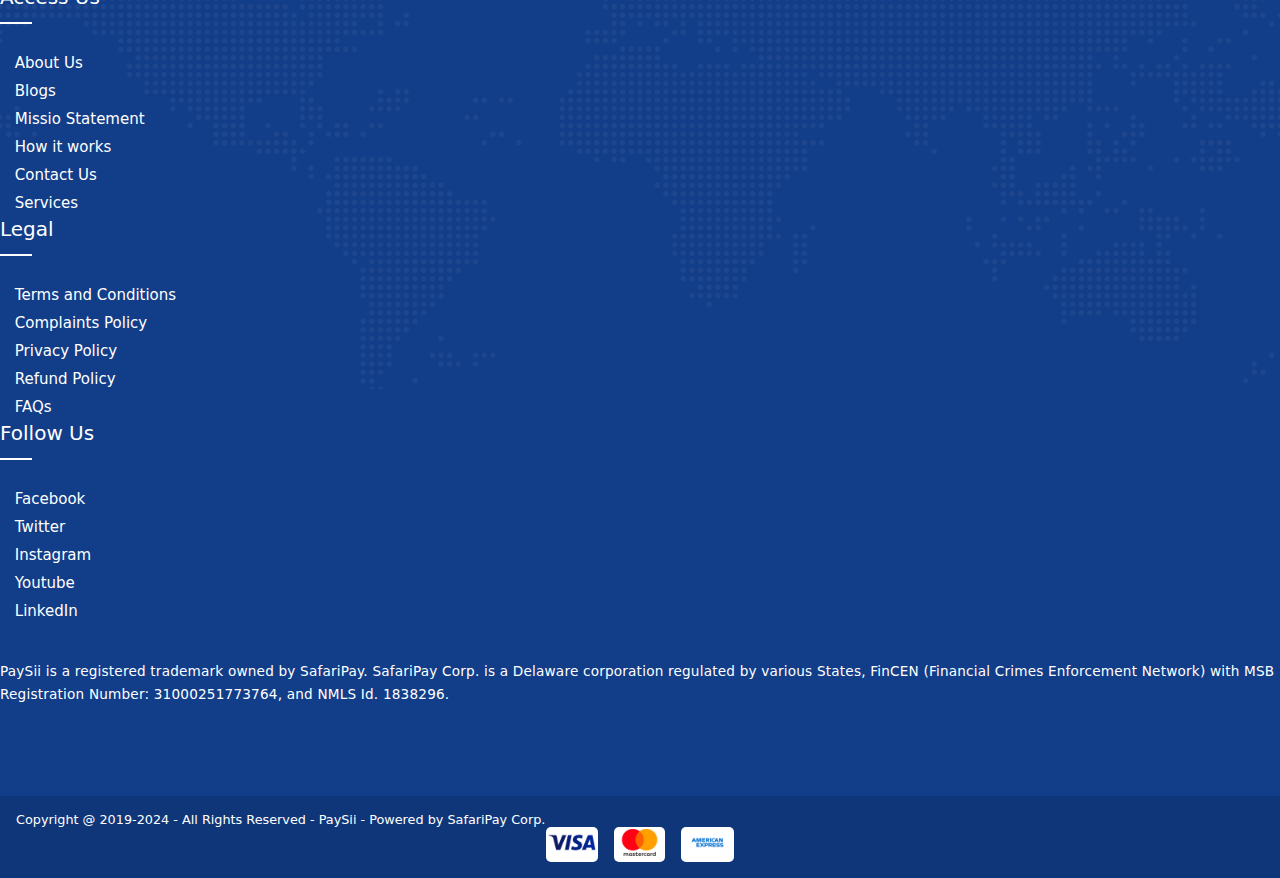
==== commit 93fb7d8a: "direction changed" ====
--- a/index.html
+++ b/index.html
@@ -81,24 +81,24 @@
 
                             </div>
 
-                            <div class="ratingBtn d-flex gap-4 align-items-center">
-                                <div class="ratingRightSide d-flex justify-content-between gap-3 align-items-center pe-3 border-end">
+                            <div class="ratingBtn d-block d-sm-flex gap-4 align-items-center">
+                                <div class="ratingRightSide d-flex justify-content-sm-between gap-sm-3 gap-5 align-items-center pe-3 border-end mb-sm-0 mb-3">
                                     <div class="ratingLogo">
-                                        <p class="d-flex gap-2 text-white fs-4 mb-0"><span ><i class="fa-brands fa-apple"></i></span>App Store</p>
+                                        <p class="d-flex gap-2 text-white fs-5 fs-sm-4 mb-0"><span ><i class="fa-brands fa-apple"></i></span>App Store</p>
                                     </div>
                                     <div class="actualRating">
                                         <img src="assets/images/Star_rating_4.5_of_5.png" style="height: 1rem;" alt="">
-                                        <p class="text-white mb-0">4.5/5</p>
-                                    </div>
-                                </div>
-
-                                <div class="ratingLeftSide d-flex justify-content-between gap-3 align-items-center  ">
+                                        <p class="text-white mb-0 fs-5 fs-sm-4">4.5/5</p>
+                                    </div>
+                                </div>
+
+                                <div class="ratingLeftSide d-flex justify-content-sm-between gap-3 align-items-center  ">
                                     <div class="ratingLogo">
-                                        <p class="d-flex gap-2 text-white fs-4 mb-0"><span ><i class="fa-brands fa-google-play"></i></span>Google Play</p>
+                                        <p class="d-flex gap-2 text-white fs-5 fs-sm-4 mb-0"><span ><i class="fa-brands fa-google-play"></i></span>Google Play</p>
                                     </div>
                                     <div class="actualRating">
-                                        <img src="assets/images/Star_rating_4.5_of_5.png" style="height: 1rem;" alt="">
-                                        <p class="text-white mb-0">4.5/5</p>
+                                        <img src="assets/images/threeRating.png" style="height: 0.9rem;" alt="">
+                                        <p class="text-white mb-0 fs-5 fs-sm-4">3.8/5</p>
                                     </div>
                                 </div>
                                 
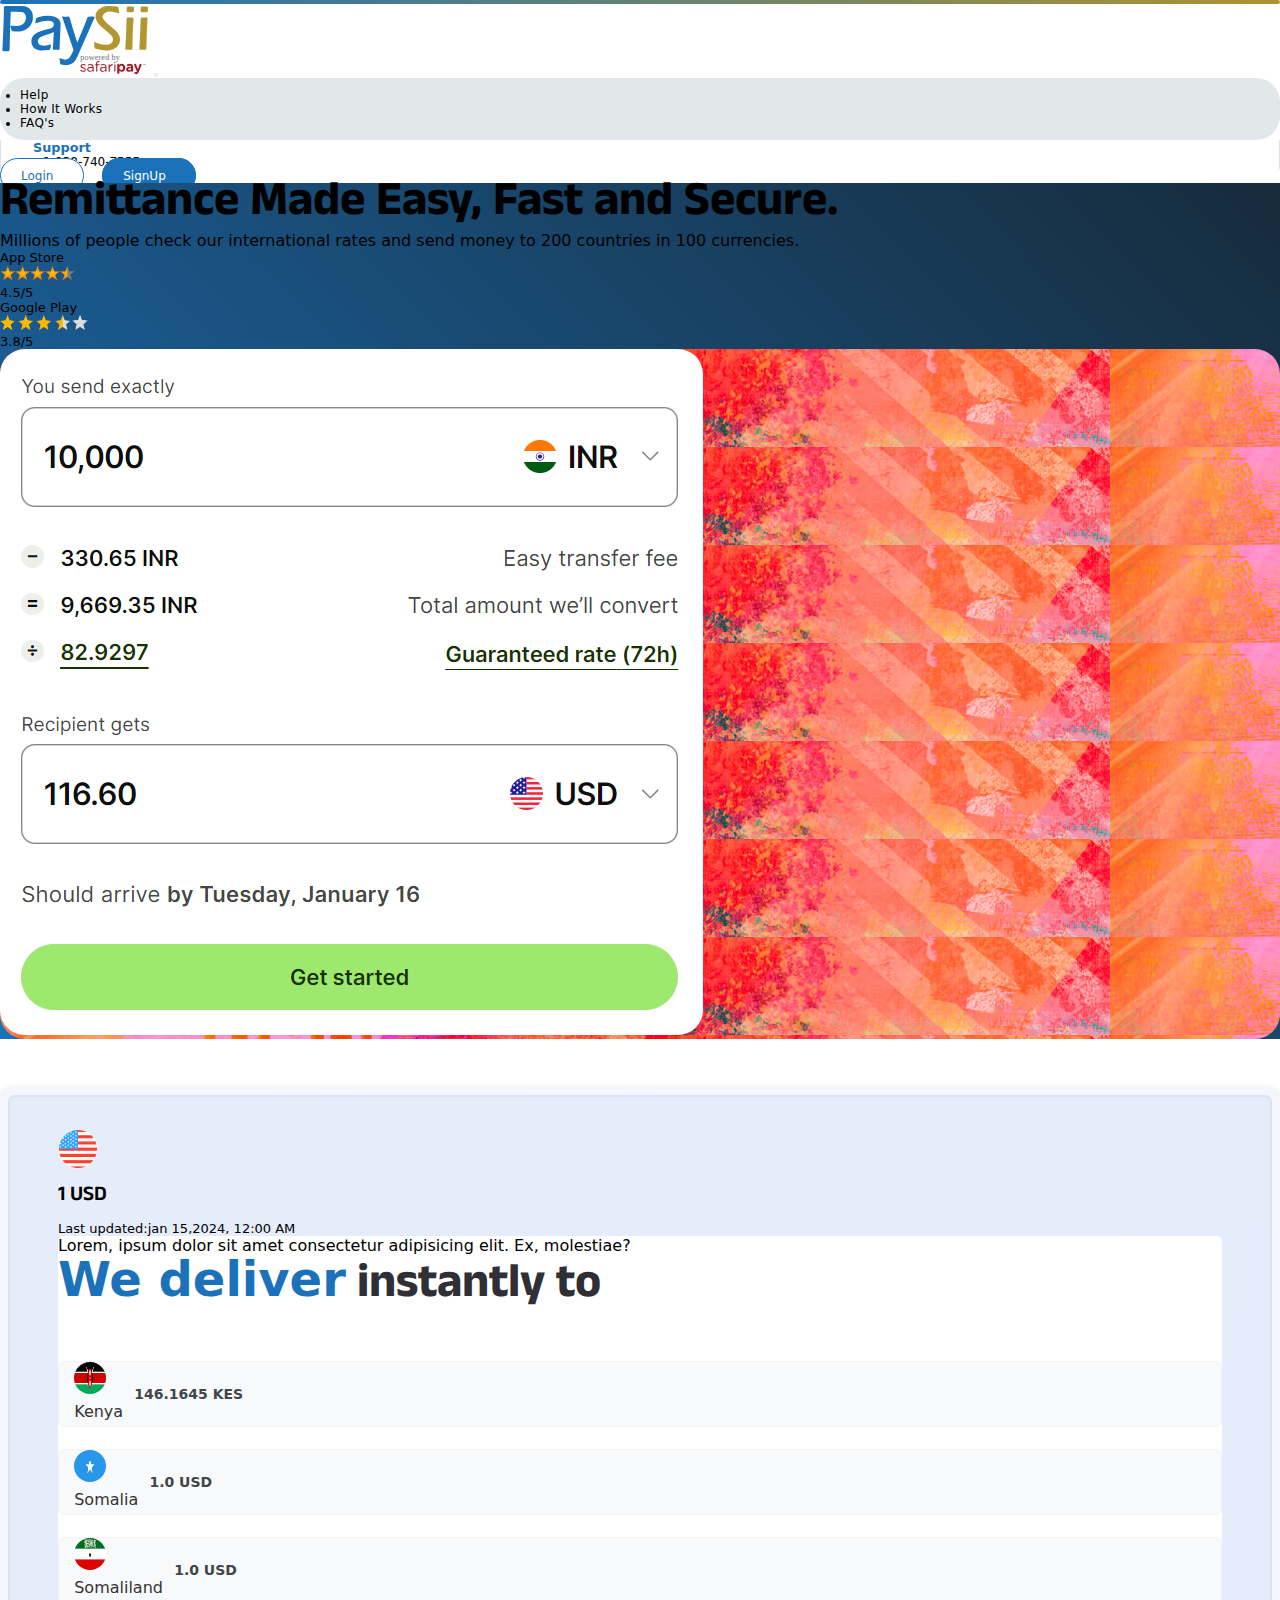
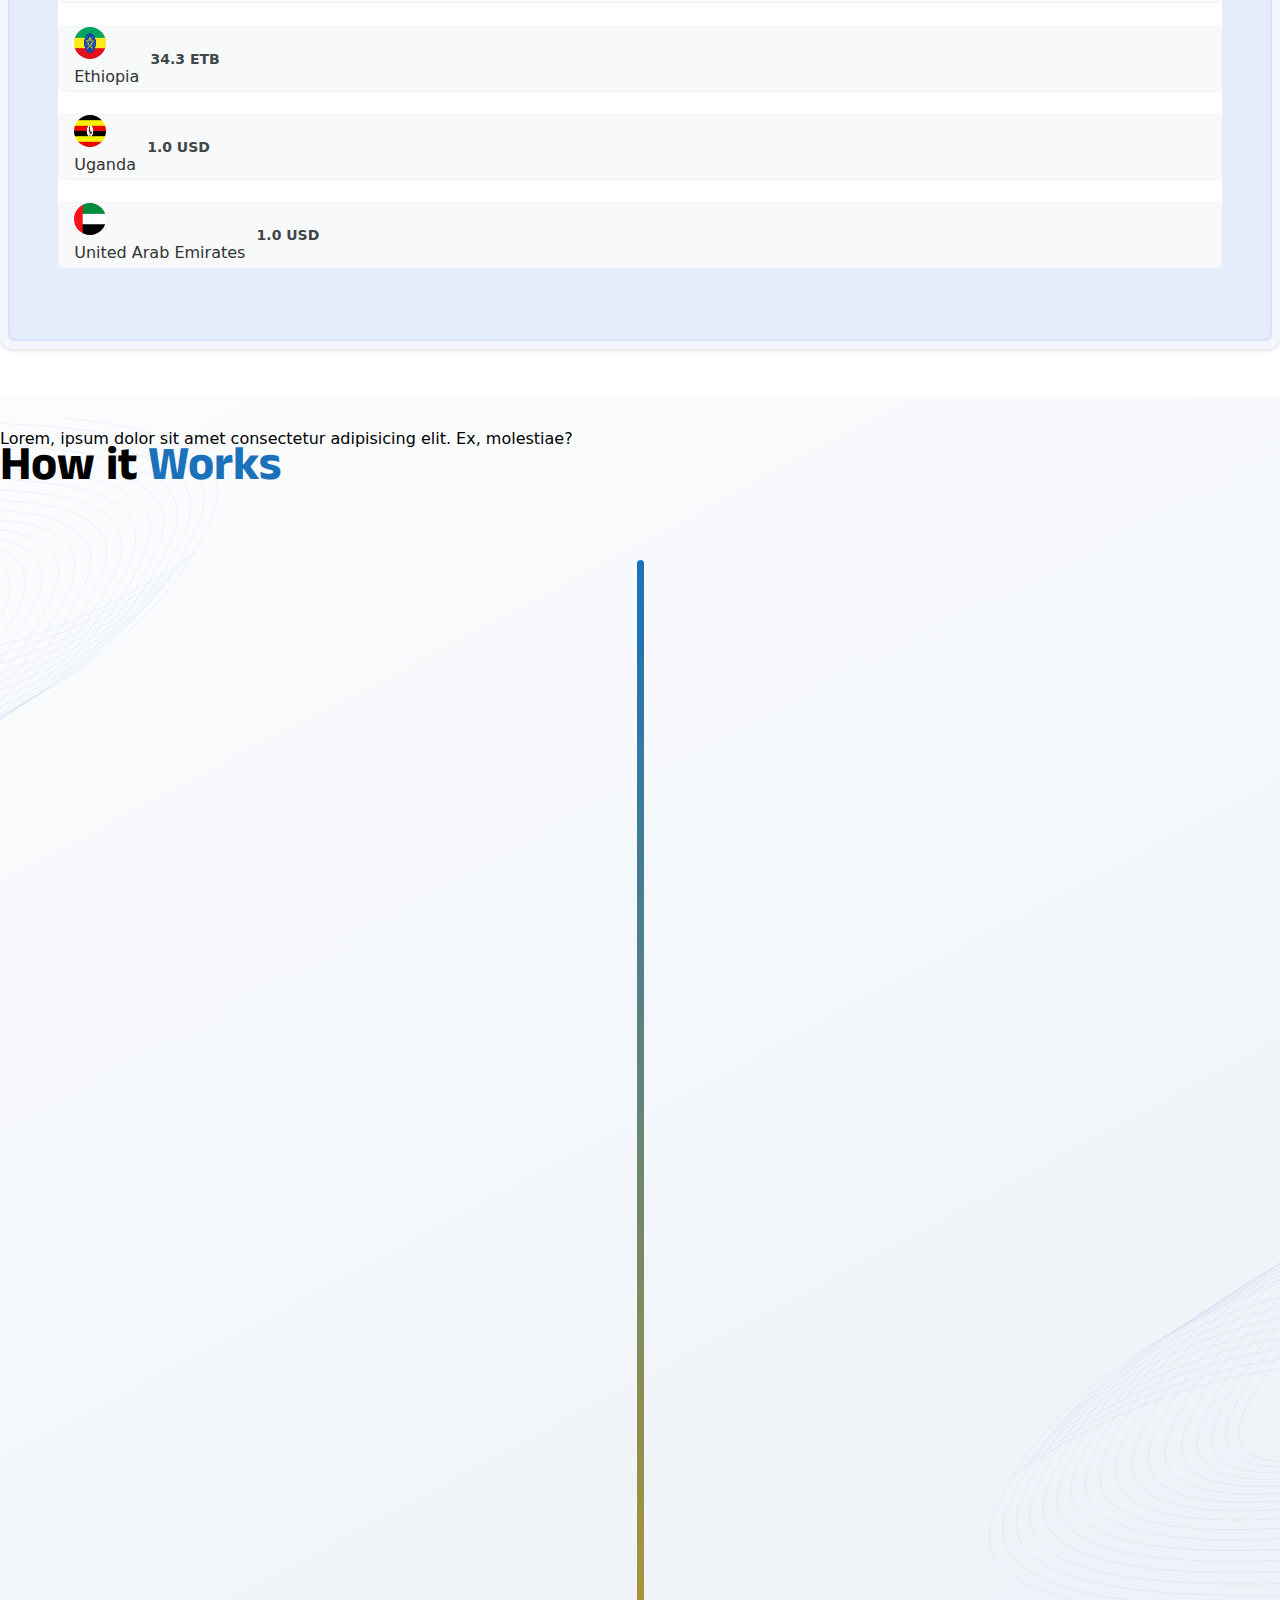
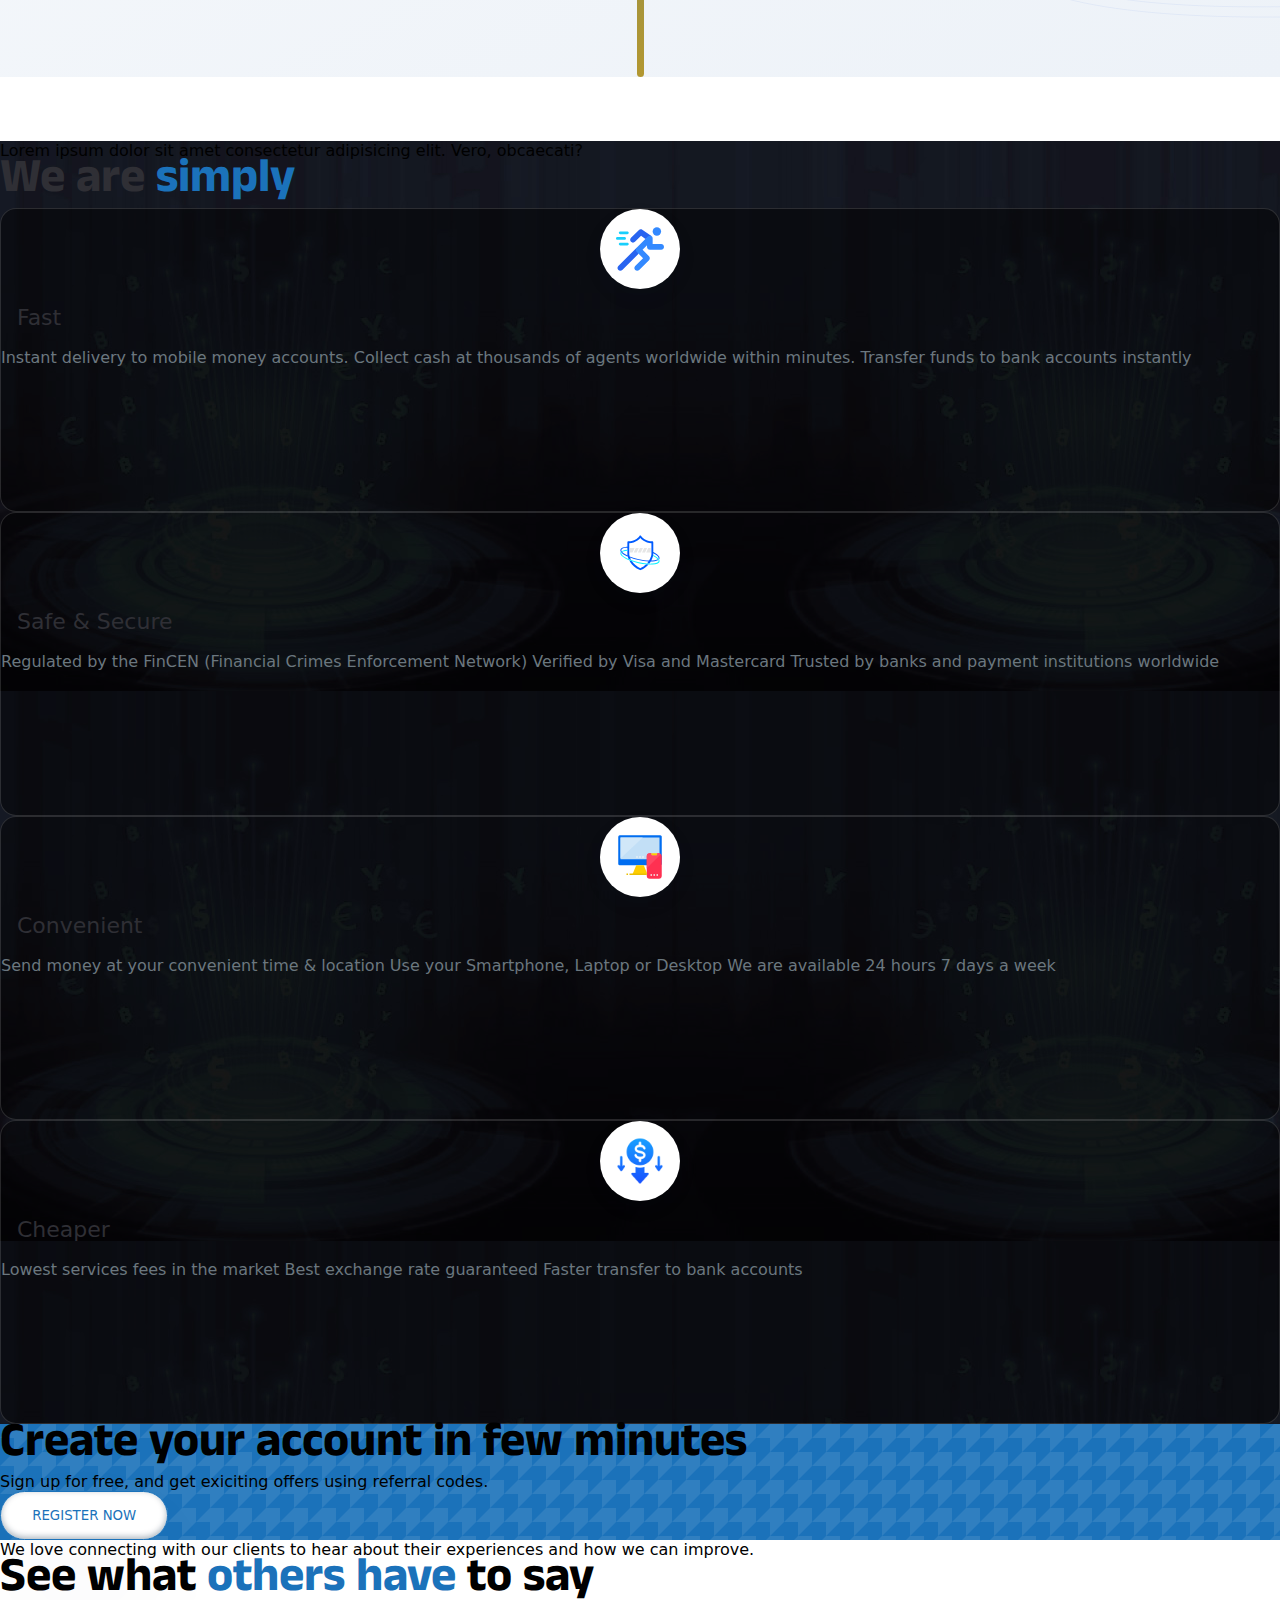
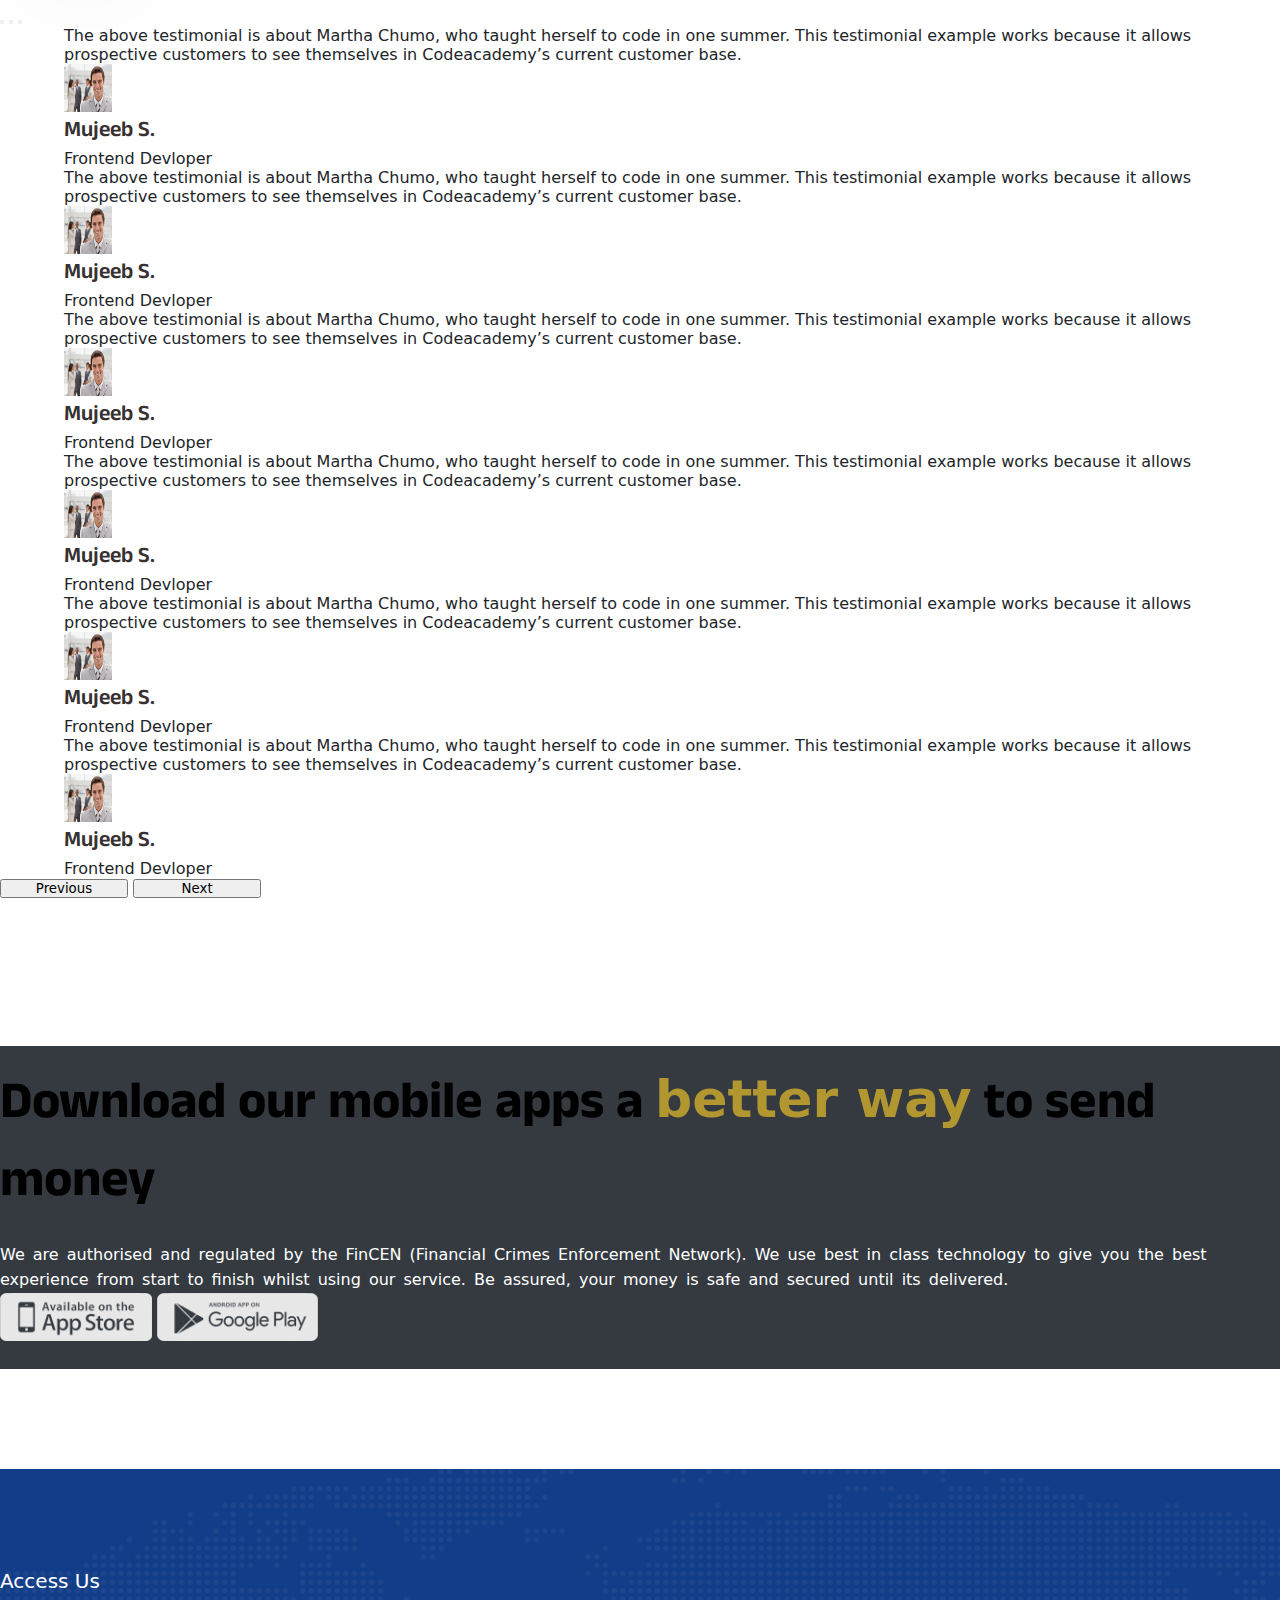
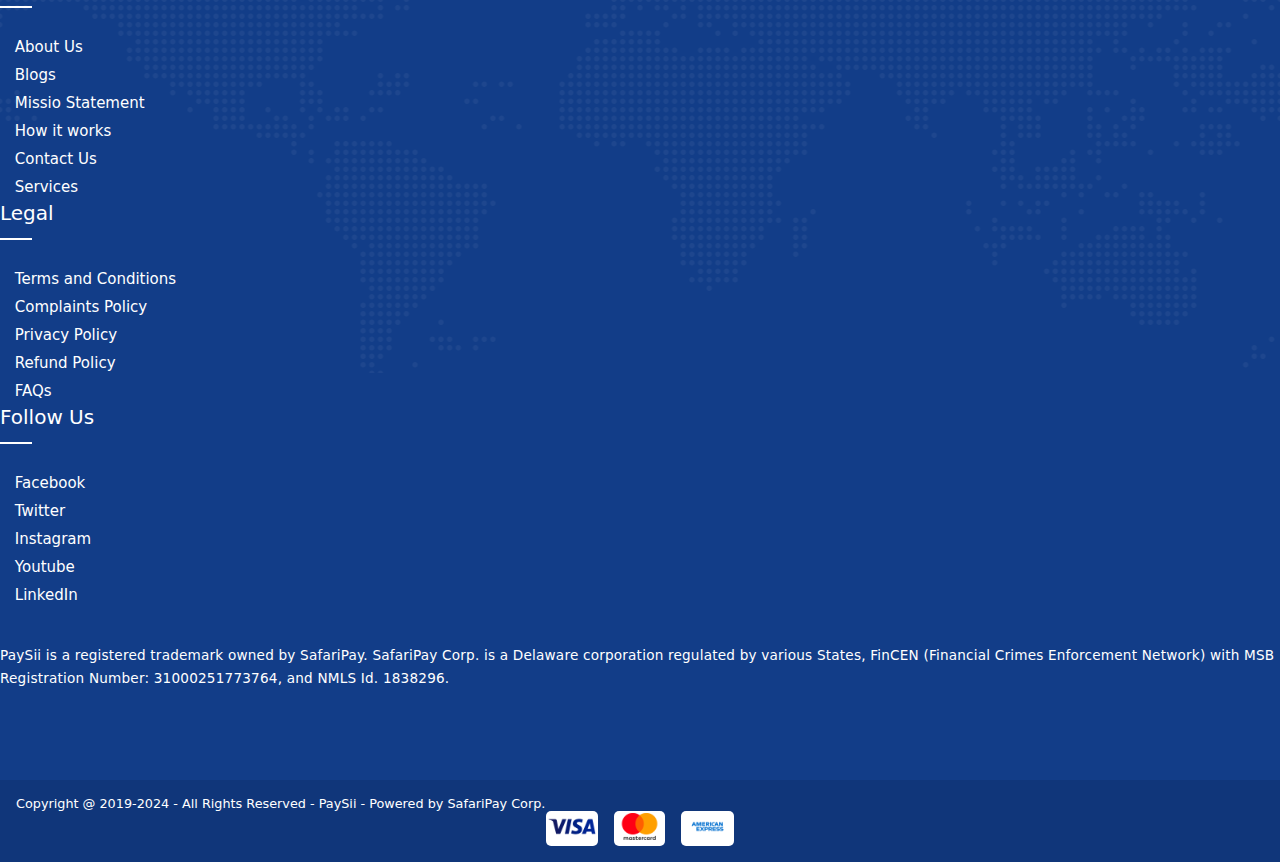
==== commit 516f472f: "added playstore style" ====
--- a/index.html
+++ b/index.html
@@ -84,21 +84,21 @@
                             <div class="ratingBtn d-block d-sm-flex gap-4 align-items-center">
                                 <div class="ratingRightSide d-flex justify-content-sm-between gap-sm-3 gap-5 align-items-center pe-3 border-end mb-sm-0 mb-3">
                                     <div class="ratingLogo">
-                                        <p class="d-flex gap-2 text-white fs-5 fs-sm-4 mb-0"><span ><i class="fa-brands fa-apple"></i></span>App Store</p>
+                                        <p class="d-flex gap-2 text-white fs-6 fs-sm-4 mb-0"><span ><i class="fa-brands fa-apple"></i></span>App Store</p>
                                     </div>
                                     <div class="actualRating">
                                         <img src="assets/images/Star_rating_4.5_of_5.png" style="height: 1rem;" alt="">
-                                        <p class="text-white mb-0 fs-5 fs-sm-4">4.5/5</p>
-                                    </div>
-                                </div>
-
-                                <div class="ratingLeftSide d-flex justify-content-sm-between gap-3 align-items-center  ">
+                                        <p class="text-white mb-0 fs-6 fs-sm-4">4.5/5</p>
+                                    </div>
+                                </div>
+
+                                <div class="ratingLeftSide d-flex justify-content-sm-between  gap-4 gap-sm-3 align-items-center  ">
                                     <div class="ratingLogo">
-                                        <p class="d-flex gap-2 text-white fs-5 fs-sm-4 mb-0"><span ><i class="fa-brands fa-google-play"></i></span>Google Play</p>
-                                    </div>
-                                    <div class="actualRating">
+                                        <p class="d-flex gap-2 text-white fs-6 fs-sm-4 mb-0"><span ><i class="fa-brands fa-google-play"></i></span>Google Play</p>
+                                    </div>
+                                    <div class="actualRating m-sm-0 ms-2">
                                         <img src="assets/images/threeRating.png" style="height: 0.9rem;" alt="">
-                                        <p class="text-white mb-0 fs-5 fs-sm-4">3.8/5</p>
+                                        <p class="text-white mb-0 fs-6 fs-sm-4">3.8/5</p>
                                     </div>
                                 </div>
                                 
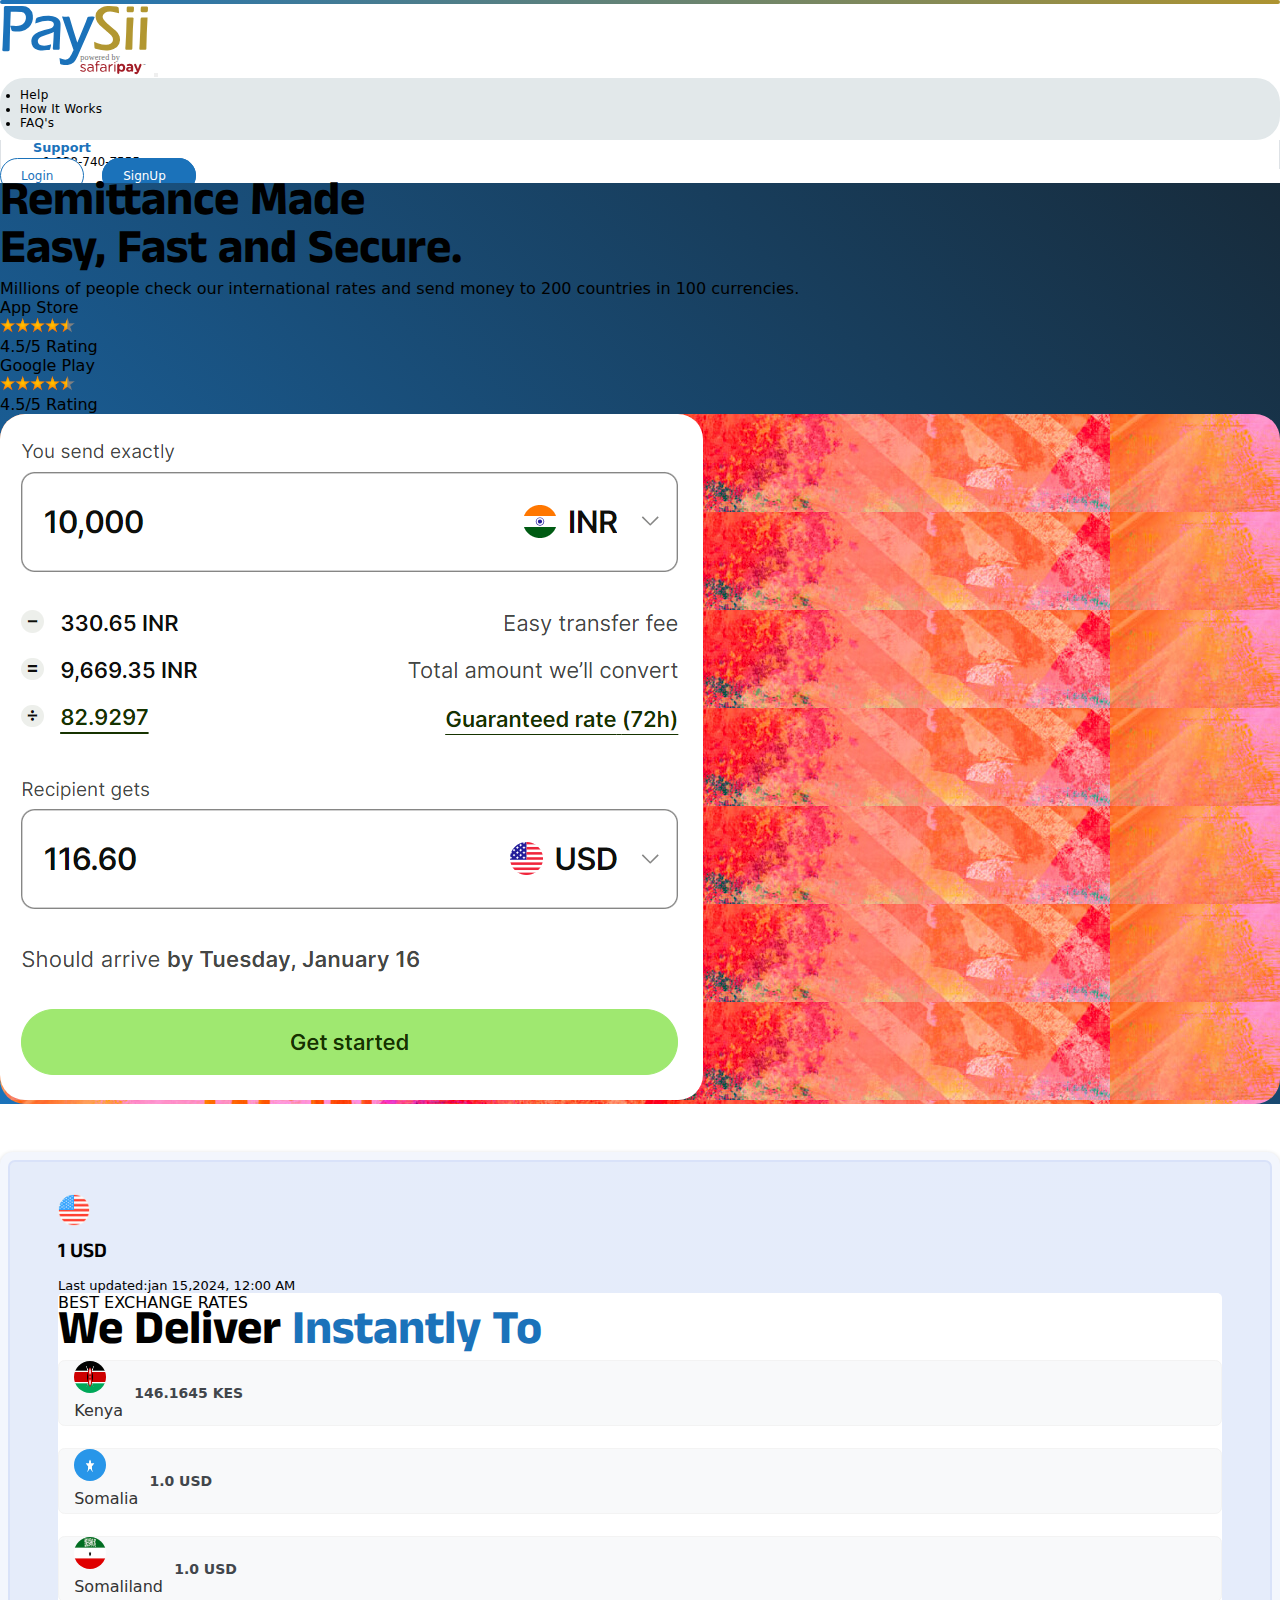
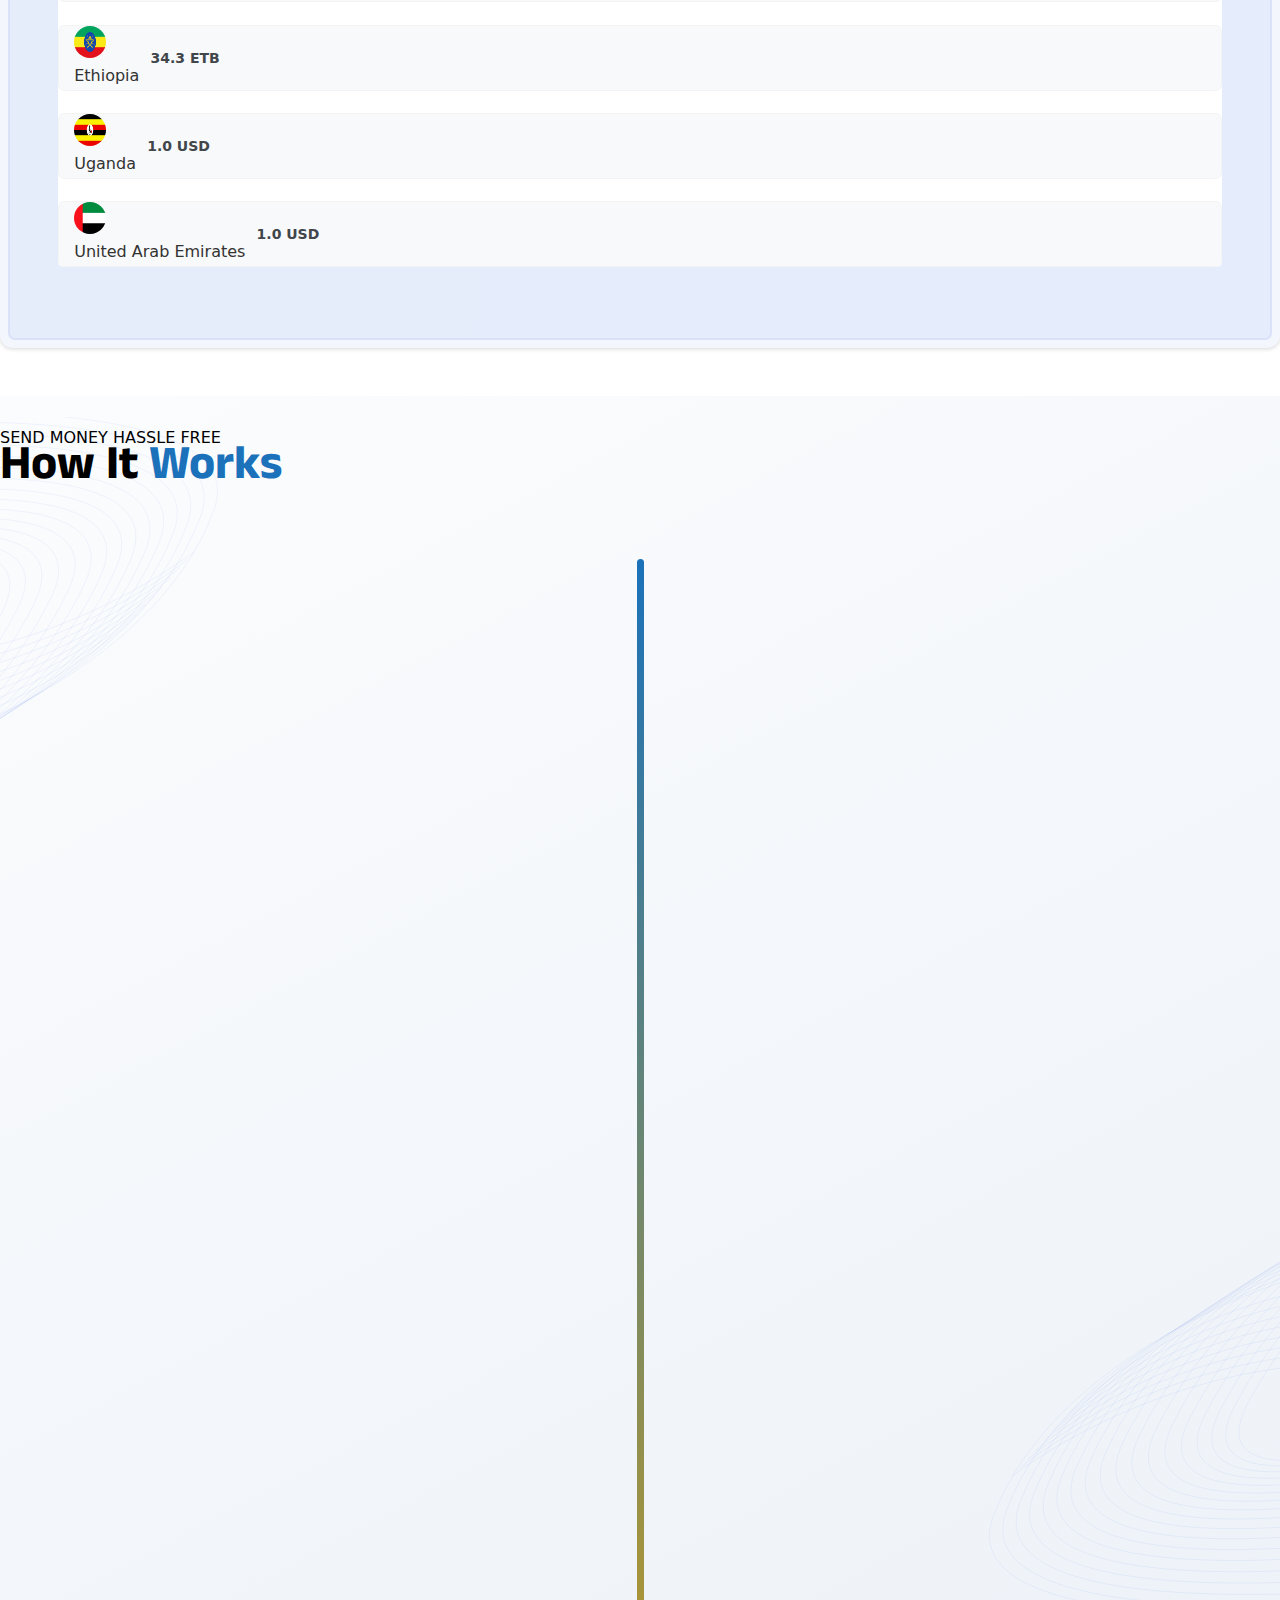
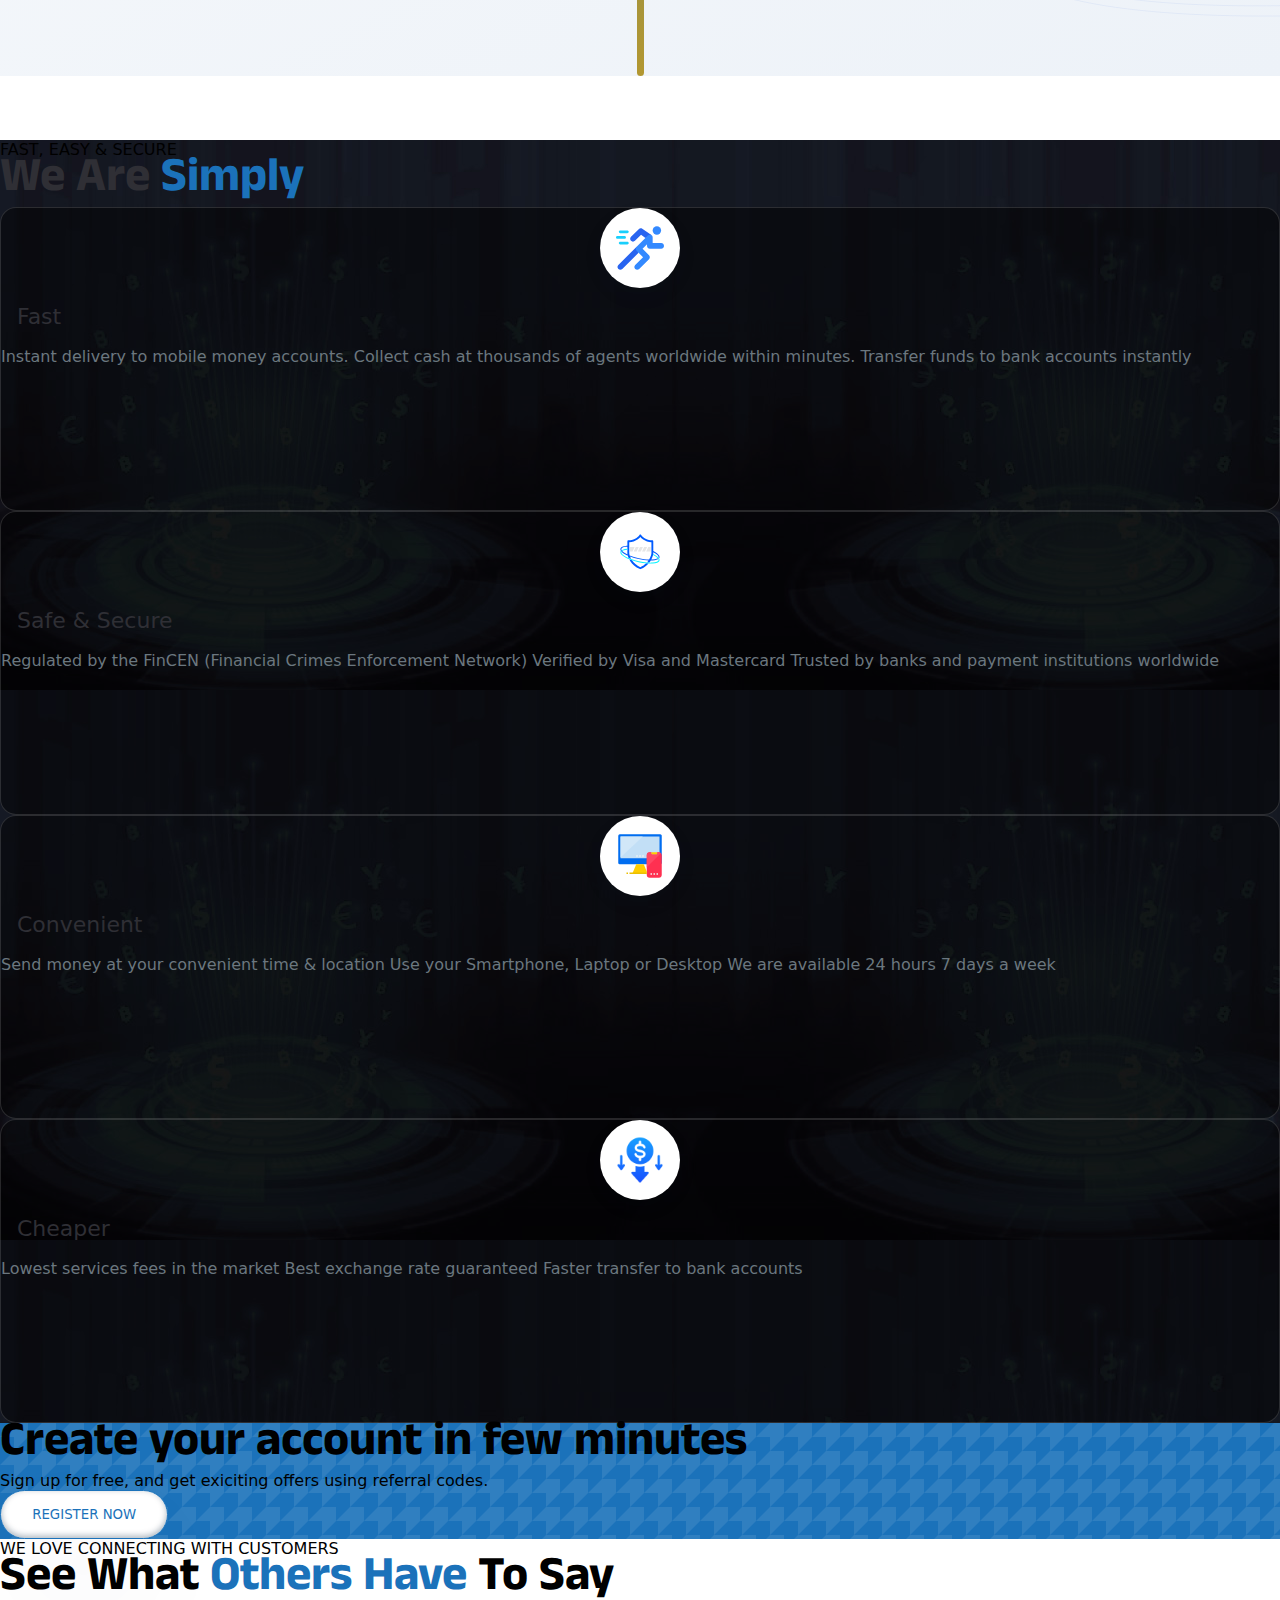
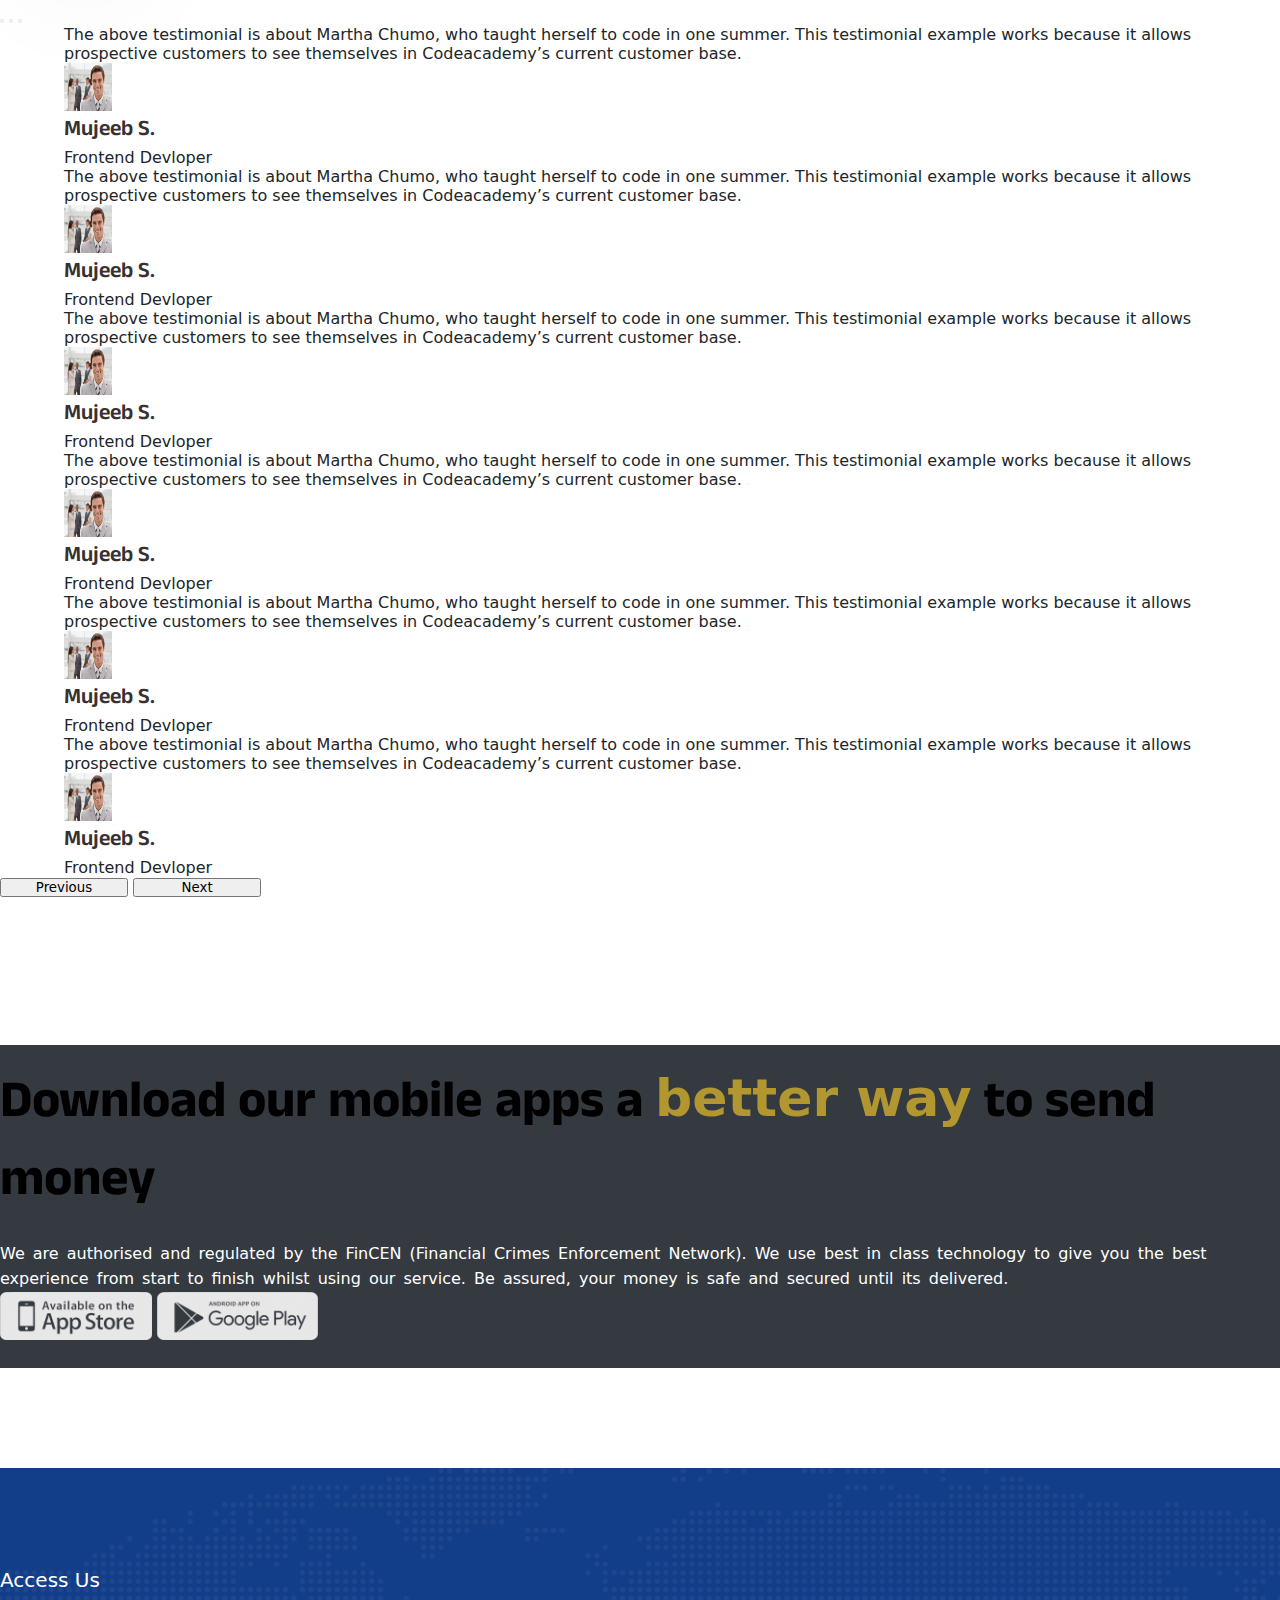
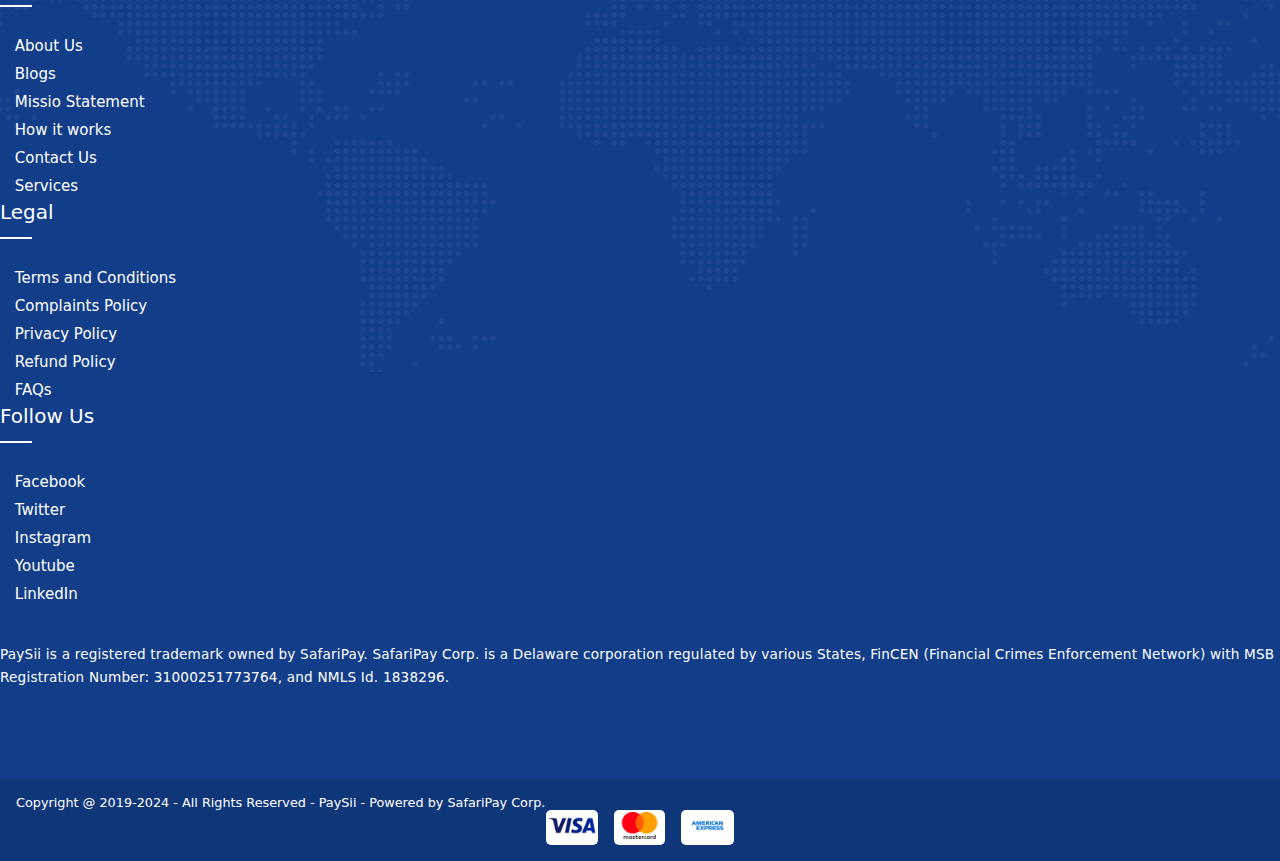
==== commit e9d32941: "latest changes" ====
--- a/index.html
+++ b/index.html
@@ -71,7 +71,7 @@
                         <div class="headingInnerWrapper">
                             <div class="headingContent m-0 p-1 md-my-5 md-pt-5 w-75">
                                 <h1 class="mainHeading text-white commanHeader">
-                                    Remittance Made Easy, Fast and Secure.
+                                    Remittance Made<br> Easy, Fast and Secure.
                                 </h1>
 
                                 <p class="calciDescription text-white mt-3 w-75">
@@ -81,24 +81,24 @@
 
                             </div>
 
-                            <div class="ratingBtn d-block d-sm-flex gap-4 align-items-center">
-                                <div class="ratingRightSide d-flex justify-content-sm-between gap-sm-3 gap-5 align-items-center pe-3 border-end mb-sm-0 mb-3">
+                            <div class="ratingBtn d-sm-flex gap-4 align-items-center">
+                                <div class="ratingRightSide d-flex justify-content-between gap-3 align-items-center pe-3 mb-sm-0 mb-3">
                                     <div class="ratingLogo">
-                                        <p class="d-flex gap-2 text-white fs-6 fs-sm-4 mb-0"><span ><i class="fa-brands fa-apple"></i></span>App Store</p>
+                                        <p class="d-flex gap-2 text-white fs-4 mb-0"><span ><i class="fa-brands fa-apple"></i></span>App Store</p>
                                     </div>
                                     <div class="actualRating">
                                         <img src="assets/images/Star_rating_4.5_of_5.png" style="height: 1rem;" alt="">
-                                        <p class="text-white mb-0 fs-6 fs-sm-4">4.5/5</p>
-                                    </div>
-                                </div>
-
-                                <div class="ratingLeftSide d-flex justify-content-sm-between  gap-4 gap-sm-3 align-items-center  ">
+                                        <p class="text-white mb-0">4.5/5 Rating</p>
+                                    </div>
+                                </div>
+
+                                <div class="ratingLeftSide d-flex justify-content-between gap-3 align-items-center  ">
                                     <div class="ratingLogo">
-                                        <p class="d-flex gap-2 text-white fs-6 fs-sm-4 mb-0"><span ><i class="fa-brands fa-google-play"></i></span>Google Play</p>
-                                    </div>
-                                    <div class="actualRating m-sm-0 ms-2">
-                                        <img src="assets/images/threeRating.png" style="height: 0.9rem;" alt="">
-                                        <p class="text-white mb-0 fs-6 fs-sm-4">3.8/5</p>
+                                        <p class="d-flex gap-2 text-white fs-4 mb-0"><span ><i class="fa-brands fa-google-play"></i></span>Google Play</p>
+                                    </div>
+                                    <div class="actualRating">
+                                        <img src="assets/images/Star_rating_4.5_of_5.png" style="height: 1rem;" alt="">
+                                        <p class="text-white mb-0">4.5/5 Rating</p>
                                     </div>
                                 </div>
                                 
@@ -128,19 +128,19 @@
 
     <!-- we deliver section starts here -->
 
-    <div class="container deliverSectionWrapper">
+    <div class="container deliverSectionWrapper my-5">
         <div class="weDeliverMainWrapper">
-            <section class="weDeliverHeading mb-2">
+            <section class="weDeliverHeading my-2">
                 <div class="contianer">
                     <div class="row ">
                         <div class="col-md-8">
                             <div class="mainCountryInfo d-flex gap-3 align-items-center justify-content-lg-start justify-content-md-start justify-content-center ">
-                                    <img src="assets/images/United_States_of_America.png" class="" alt="">
+                                    <img src="assets/images/United_States_of_America.png" class="" alt="" width="32">
                                     <p class="mt-2 mainCountryHeading commanHeader">1 USD</p>
                             </div>
                         </div>
                         <div class="col-md-4 d-flex align-items-end justify-content-md-end justify-content-center">
-                            <p class="fs-6 fw-lighter mb-0 text-muted">Last updated:jan 15,2024, 12:00 AM</p>
+                            <p class="fs-6 mb-0 text-muted">Last updated:jan 15,2024, 12:00 AM</p>
 
                         </div>
                     </div>
@@ -150,8 +150,8 @@
                 <div class="container py-3">
                     <div class="row">
                         <div class="secHeading text-center">
-                            <p class="text-muted mb-0">Lorem, ipsum dolor sit amet consectetur adipisicing elit. Ex, molestiae?</p>
-                            <h2 class="SecTitle mt-4"><span>We deliver</span> instantly to</h2>
+                            <p class="text-muted mb-0 smallTitle">BEST EXCHANGE RATES</p>
+							<h2 class="mt-4 mb-5 text-dark commanHeader">We Deliver <span class="hedingSpan">Instantly To</span>
                         </div>
                     </div>
         
@@ -252,8 +252,8 @@
             </div>
 
             <div class="howWorksWrapper text-center">
-                <p class="text-muted mb-0">Lorem, ipsum dolor sit amet consectetur adipisicing elit. Ex, molestiae?</p>
-                <h2 class="howWorksHeading mt-4 text-dark commanHeader">How it <span class="hedingSpan">Works</span>
+                <p class="text-muted mb-0 smallTitle">SEND MONEY HASSLE FREE</p>
+                <h2 class="howWorksHeading mt-4 text-dark commanHeader">How It <span class="hedingSpan">Works</span>
                 </h2>
             </div>
             <div class="row">
@@ -354,10 +354,9 @@
         <div class="container">
             <div class="row">
                 <div class="weAreSimplyWrapper text-center mb-5">
-                    <p class="text-white mb-0">Lorem ipsum dolor sit amet consectetur adipisicing elit. Vero, obcaecati?
-                    </p>
-                    <h2 class="weAreSimplyHeading paraStyle text-white mt-4 commanHeader">We are <span
-                            class="hedingSpan commanHeader">simply</span></h2>
+                    <p class="text-white mb-0 smallTitle">FAST, EASY & SECURE</p>
+                    <h2 class="weAreSimplyHeading paraStyle text-white mt-4 commanHeader">We Are <span
+                            class="hedingSpan commanHeader">Simply</span></h2>
                 </div>
             </div>
 
@@ -371,7 +370,7 @@
                                 </div>
                                 <div class="cardInfo">
                                     <h1 class="text-white">Fast</h1>
-                                    <p class="paraStyle text-muted">Instant delivery to mobile money accounts. Collect
+                                    <p class="paraStyle">Instant delivery to mobile money accounts. Collect
                                         cash at thousands of agents worldwide within minutes. Transfer funds to bank
                                         accounts instantly</p>
                                 </div>
@@ -388,7 +387,7 @@
                                 </div>
                                 <div class="cardInfo">
                                     <h1 class="text-white">Safe & Secure</h1>
-                                    <p class="paraStyle text-muted">Regulated by the FinCEN (Financial Crimes
+                                    <p class="paraStyle">Regulated by the FinCEN (Financial Crimes
                                         Enforcement Network) Verified by Visa and Mastercard Trusted by banks and
                                         payment institutions worldwide</p>
                                 </div>
@@ -405,7 +404,7 @@
                                 </div>
                                 <div class="cardInfo">
                                     <h1 class="text-white">Convenient</h1>
-                                    <p class="paraStyle text-muted">Send money at your convenient time & location Use
+                                    <p class="paraStyle">Send money at your convenient time & location Use
                                         your Smartphone, Laptop or Desktop We are available 24 hours 7 days a week</p>
                                 </div>
                             </div>
@@ -421,7 +420,7 @@
                                 </div>
                                 <div class="cardInfo">
                                     <h1 class="text-white">Cheaper</h1>
-                                    <p class="paraStyle text-muted">Lowest services fees in the market Best exchange
+                                    <p class="paraStyle">Lowest services fees in the market Best exchange
                                         rate guaranteed Faster transfer to bank accounts</p>
                                 </div>
                             </div>
@@ -441,11 +440,11 @@
     <div class="callOutMainWrapper border border-primary py-5">
         <div class="container">
             <div class="row">
-                <div class="col-md-9">
+                <div class="col-md-8">
                     <p class="commanHeader text-white">Create your account in few minutes</p>
                     <p class="text-white fs-5">Sign up for free, and get exiciting offers using referral codes.</p>
                 </div>
-                <div class="col-md-3">
+                <div class="col-md-4 mt-5">
                     <button class="registerBtn">REGISTER NOW</button>
                 </div>
             </div>
@@ -461,10 +460,9 @@
             <div class="row">
                 <div class="testimonialInnerWrapper mb-5">
                     <div class="testimonialInfo text-center">
-                        <p class="text-muted mb-0">We love connecting with our clients to hear about their experiences
-                            and how we can improve.</p>
-                        <h2 class="testimonialHeading mt-4 text-dark commanHeader">See what <span
-                                class="hedingSpan commanHeader">others have</span> to say</h2>
+                        <p class="text-muted mb-0 smallTitle">WE LOVE CONNECTING WITH CUSTOMERS</p>
+                        <h2 class="testimonialHeading mt-4 text-dark commanHeader">See What <span
+                                class="hedingSpan commanHeader">Others Have</span> To Say</h2>
 
                     </div>
                 </div>
@@ -688,7 +686,7 @@
                 <div class="col-lg-6 d-lg-block d-none">
                     <div class="imageWrapper d-lg-block d-none" data-aos="fade-right" data-aos-offset="300"
                         data-aos-easing="ease-in-sine">
-                        <img src="/assets/images/Calculation-portrait.png" alt=" " />
+                        <img src="assets/images/Calculation-portrait.png" alt=" " />
                     </div>
                 </div>
                 <div class="col-lg-6 col-md-12">
